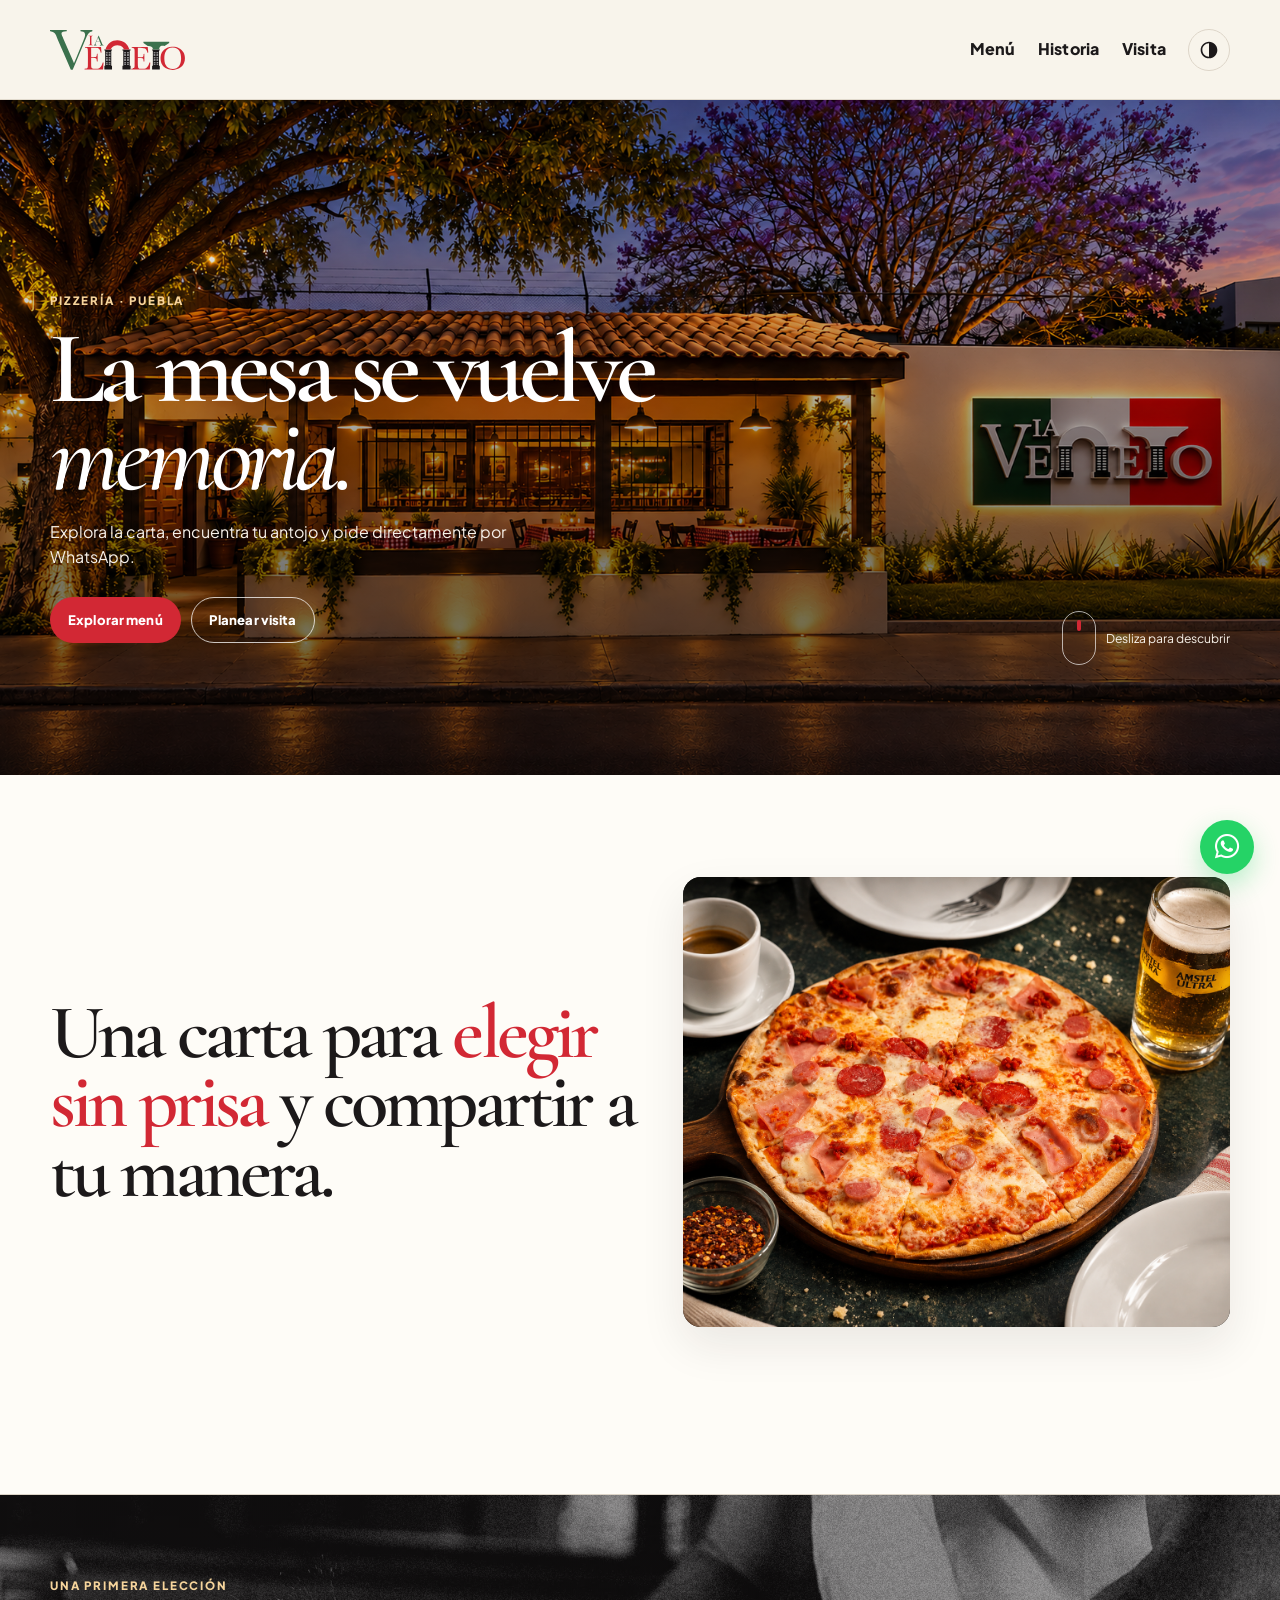
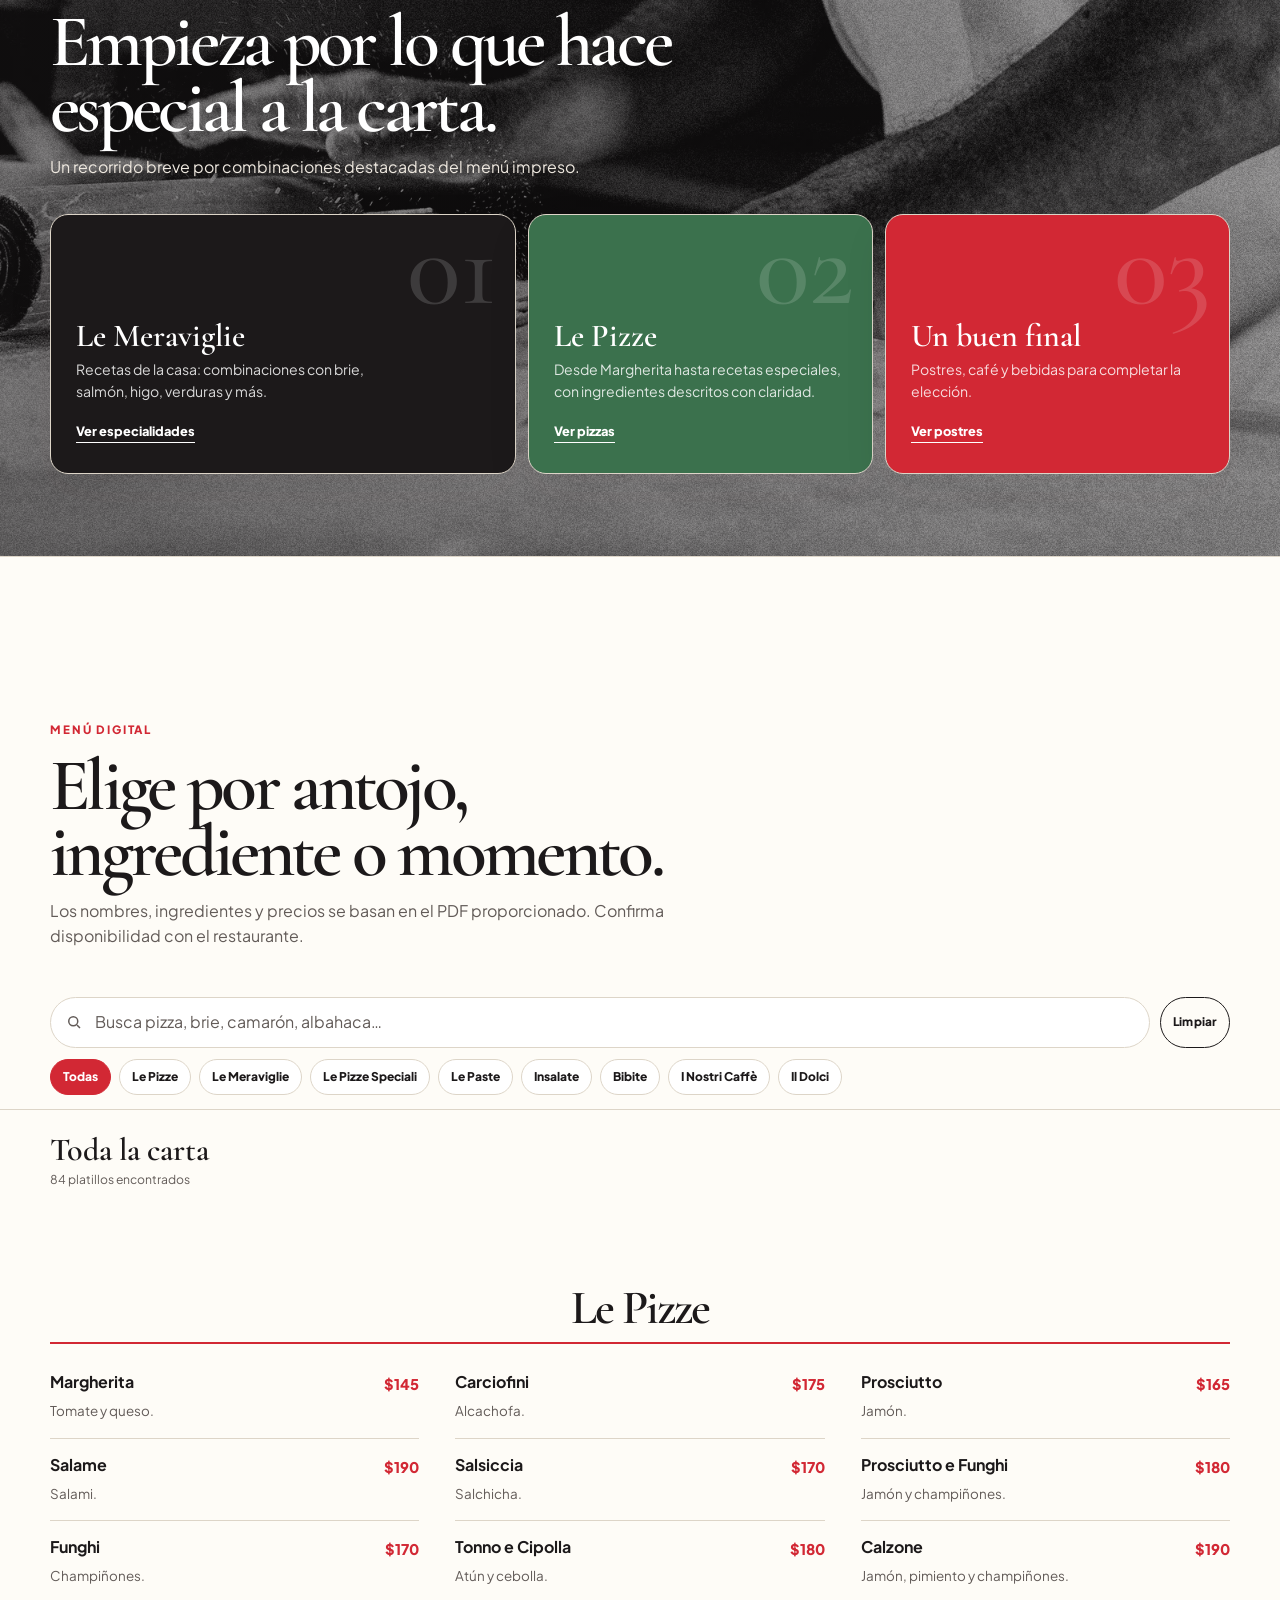
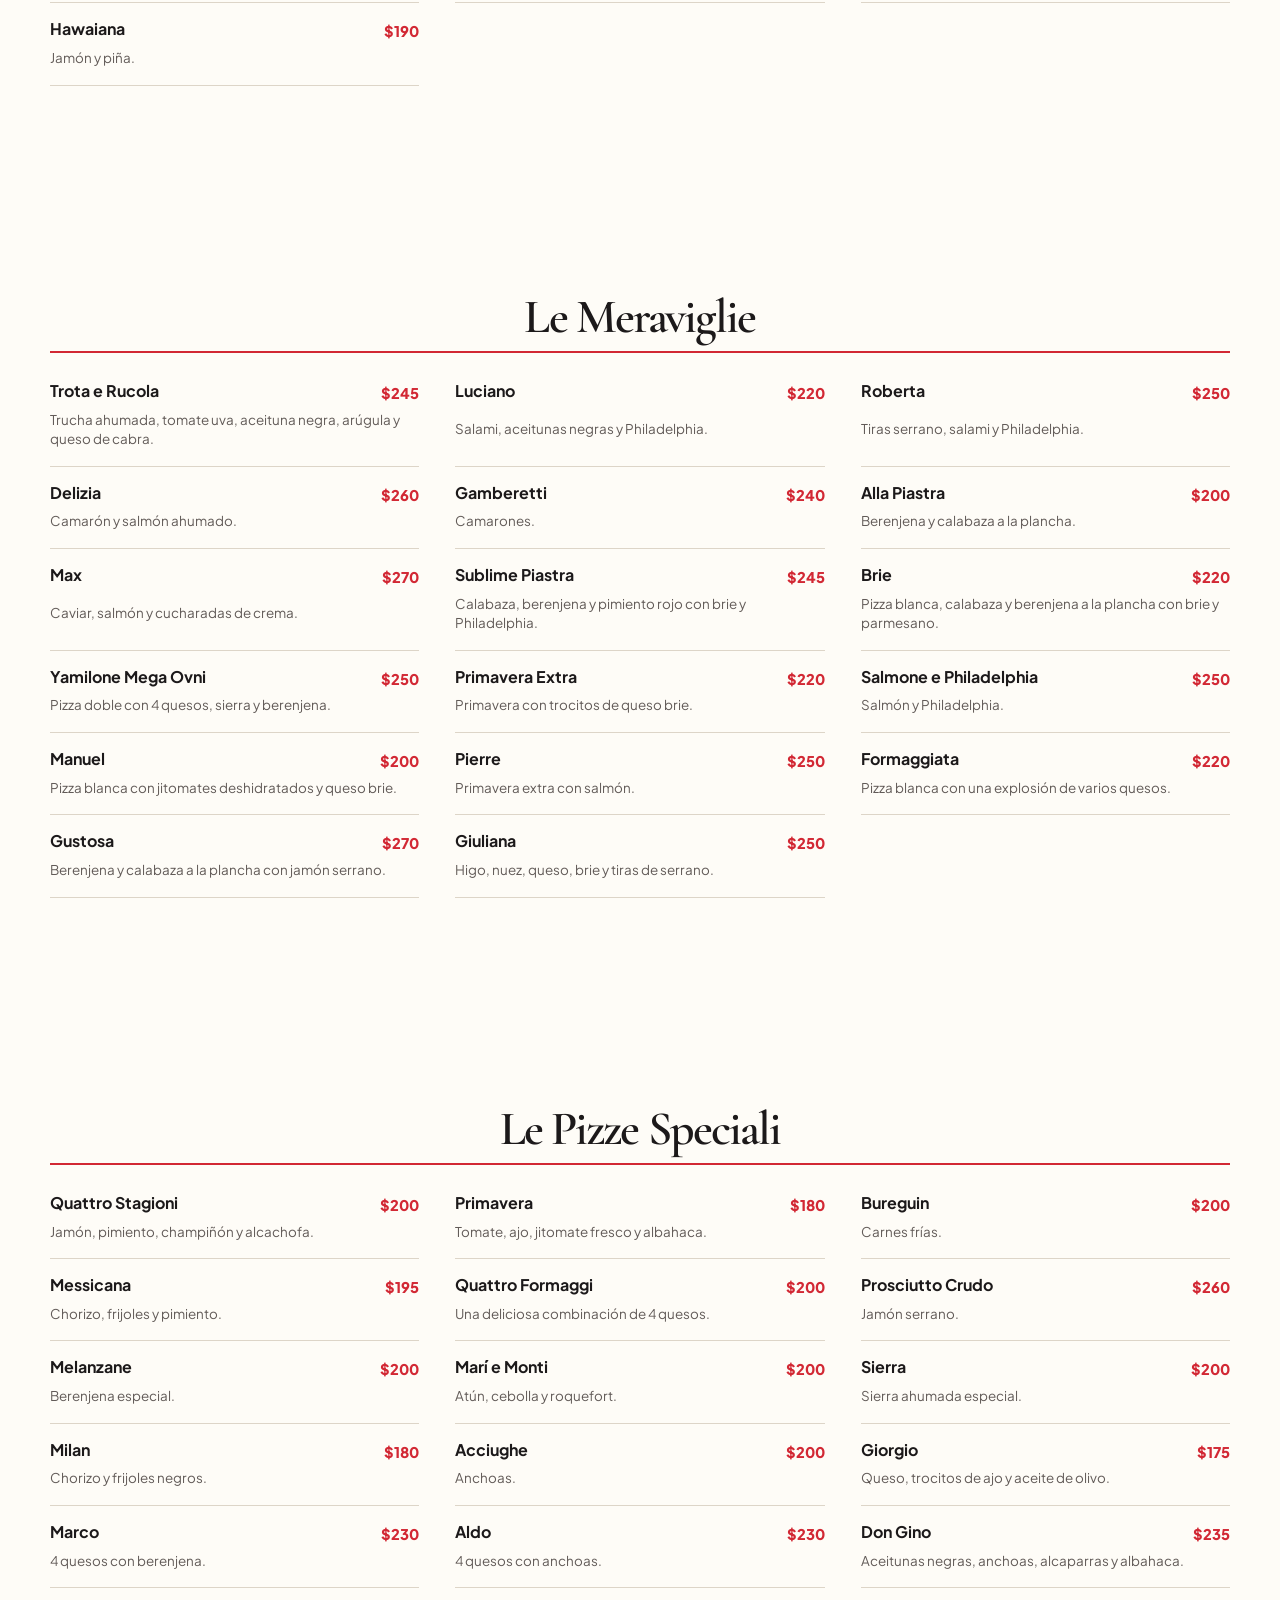
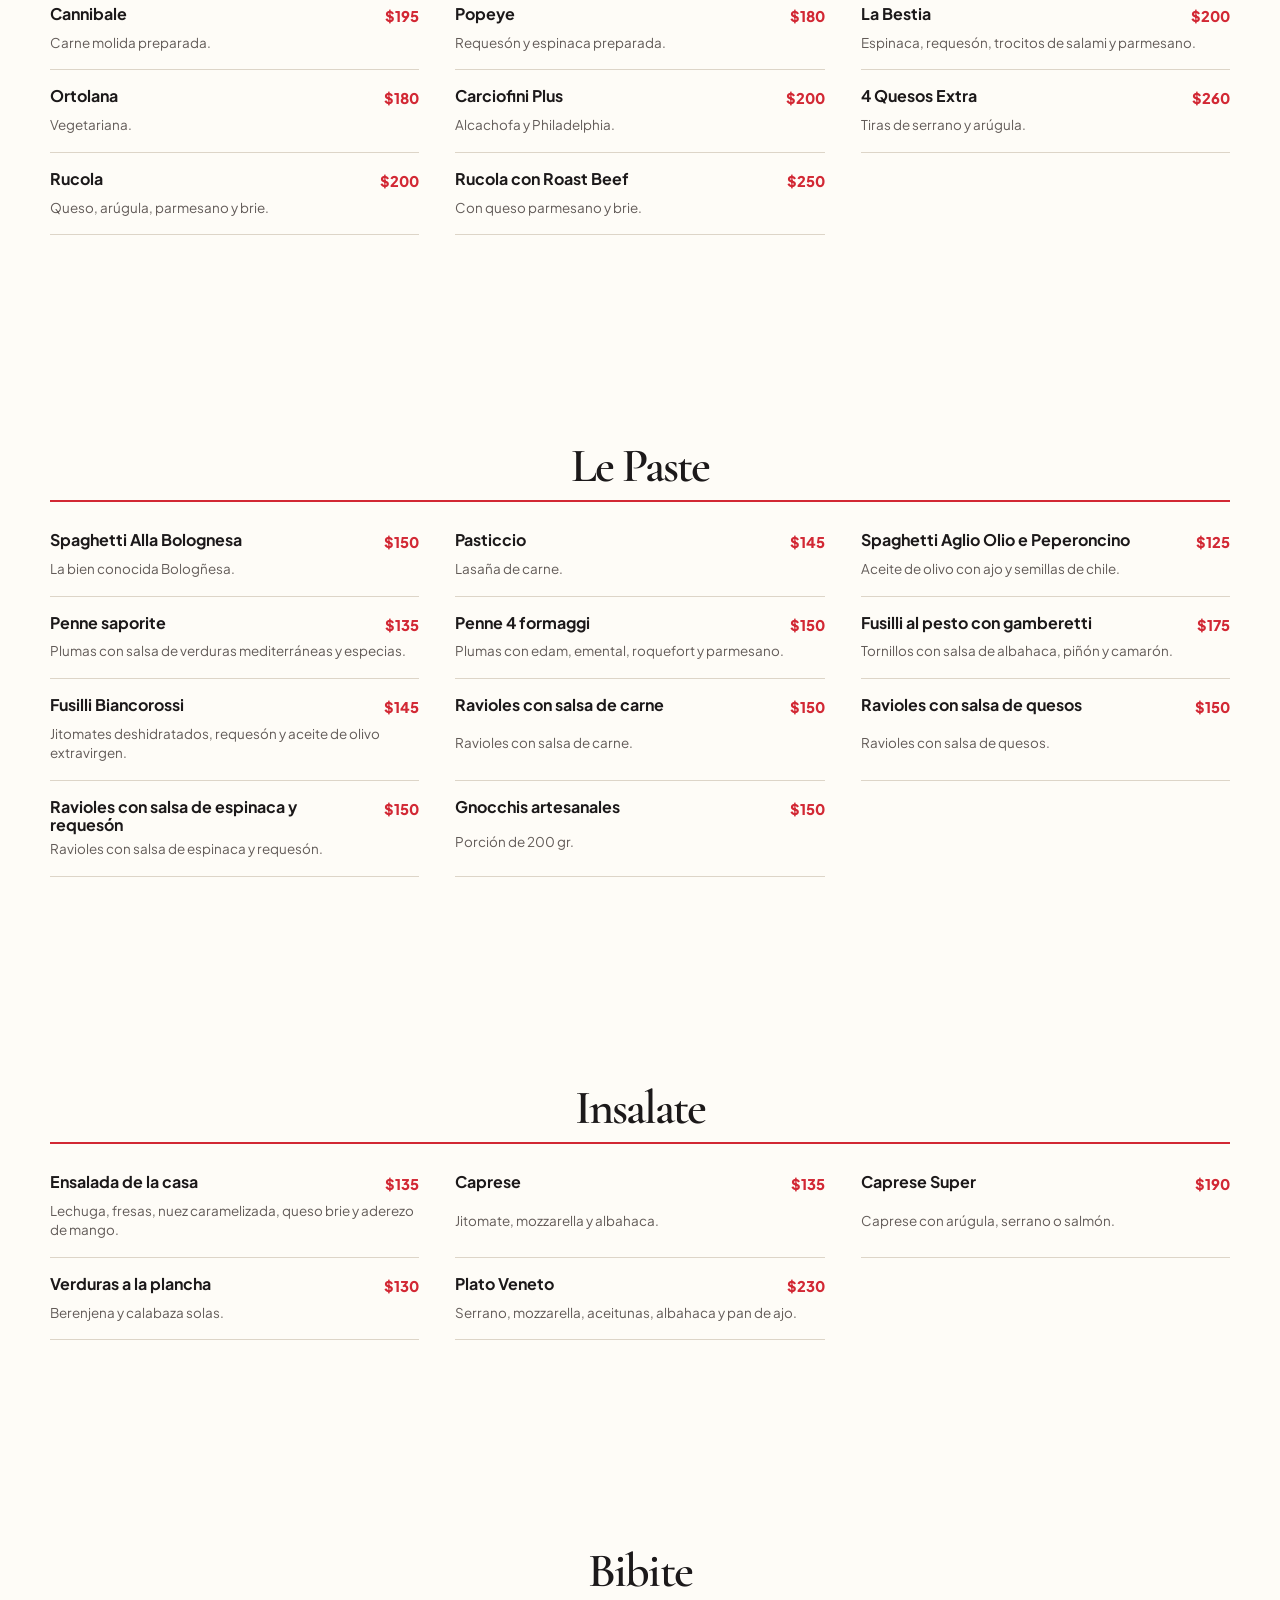
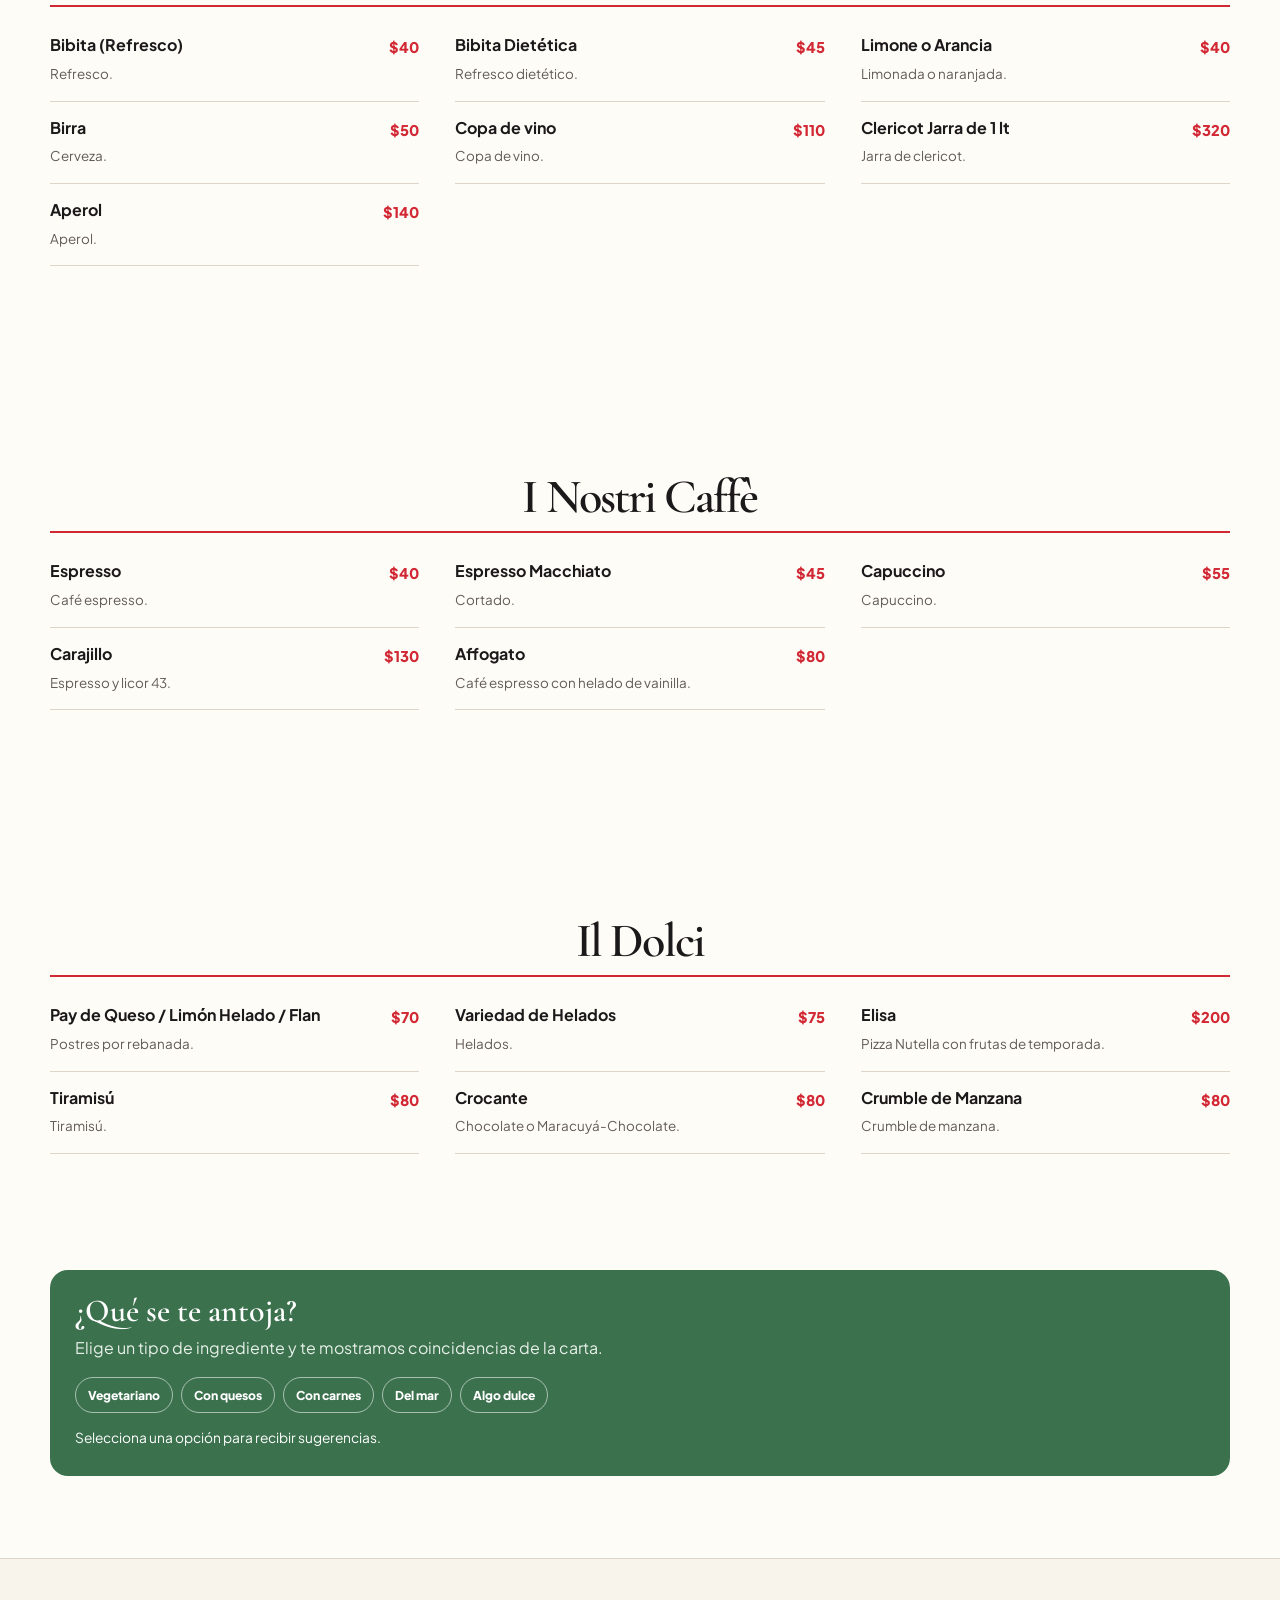
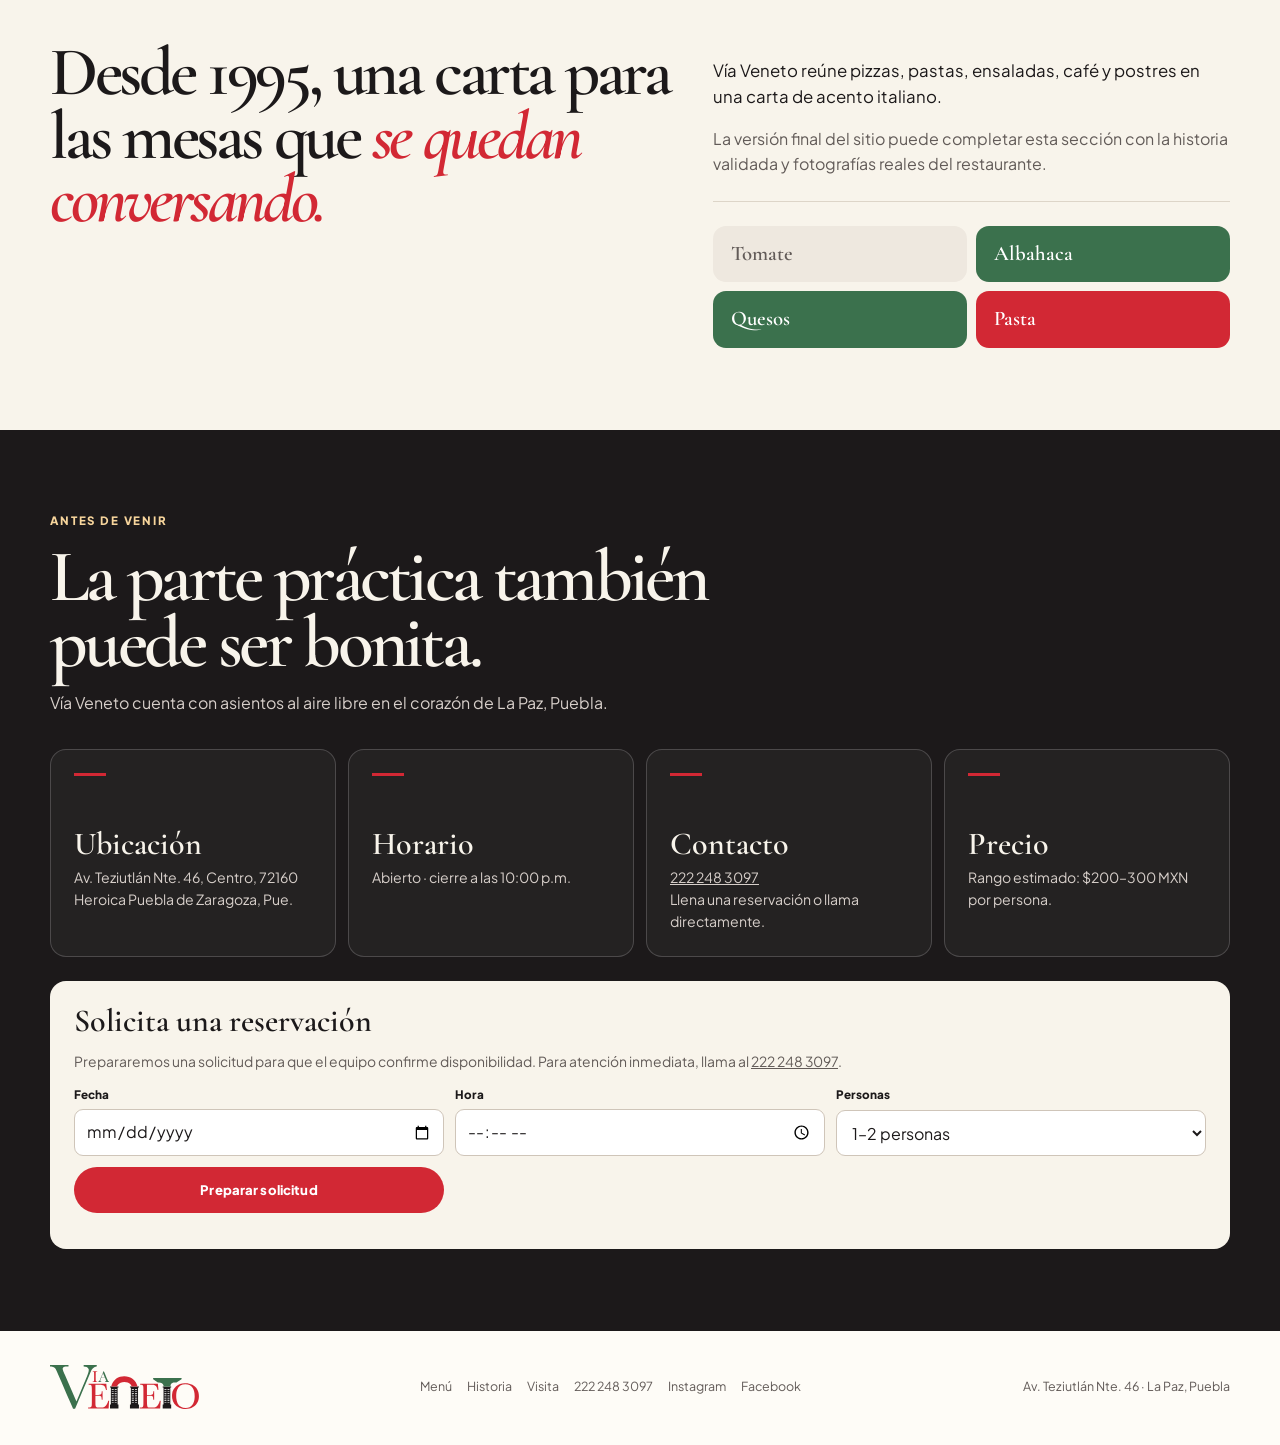
==== index.html @ 6063325d "Build Via Veneto menu website" ====
<!doctype html>
<html lang="es" data-theme="light">
<head>
  <meta charset="utf-8">
  <meta name="viewport" content="width=device-width,initial-scale=1">
  <meta name="theme-color" content="#1C191A">
  <meta name="description" content="Pizzería Vía Veneto en La Paz, Puebla. Explora pizzas, pastas, ensaladas, bebidas y postres en nuestro menú digital.">
  <title>Pizzería Vía Veneto | Menú digital en Puebla</title>
  <link rel="preconnect" href="https://fonts.googleapis.com">
  <link rel="preconnect" href="https://fonts.gstatic.com" crossorigin>
  <link href="https://fonts.googleapis.com/css2?family=Cormorant+Garamond:ital,wght@0,500;0,600;0,700;1,600&family=Plus+Jakarta+Sans:wght@400;500;600;700;800&display=swap" rel="stylesheet">
  <link rel="stylesheet" href="https://cdnjs.cloudflare.com/ajax/libs/font-awesome/6.7.2/css/all.min.css" referrerpolicy="no-referrer">
  <script type="application/ld+json">
  {"@context":"https://schema.org","@type":"Restaurant","name":"Pizzería Vía Veneto","servesCuisine":["Pizza","Italian","Pasta"],"priceRange":"$200–300 MXN","telephone":"+522222483097","address":{"@type":"PostalAddress","streetAddress":"Av. Teziutlán Nte. 46, Centro","addressLocality":"Heroica Puebla de Zaragoza","addressRegion":"PUE","postalCode":"72160","addressCountry":"MX"},"sameAs":["https://www.instagram.com/p/DaPJxG1tDB0/","https://www.facebook.com/viavenetomx/?locale=es_LA"]}
  </script>
  <style>
    :root{--red:#D22834;--charcoal:#1C191A;--green:#3B714D;--ivory:#F8F4EB;--paper:#FEFCF7;--card:#FFFFFF;--ink:#1C191A;--muted:#625B58;--line:#DDD5C8;--soft:#EEE8DF;--overlay:rgba(28,25,26,.76);--shadow:0 18px 45px rgba(28,25,26,.09);--serif:"Cormorant Garamond",Georgia,serif;--sans:"Plus Jakarta Sans",Arial,sans-serif;--header:100px;--ease:cubic-bezier(.16,1,.3,1)}
    [data-theme="dark"]{--ivory:#1C191A;--paper:#242020;--card:#2C2727;--ink:#F8F4EB;--muted:#C9C0B8;--line:#4C4542;--soft:#332D2C;--overlay:rgba(18,15,16,.7);--shadow:0 18px 45px rgba(0,0,0,.24)}
    *{box-sizing:border-box}html{scroll-behavior:smooth;scroll-padding-top:calc(var(--header) + 20px)}body{margin:0;background:var(--ivory);color:var(--ink);font:400 16px/1.55 var(--sans);transition:background .25s var(--ease),color .25s var(--ease)}button,input,select{font:inherit}button{cursor:pointer}a{color:inherit}img,video{display:block;max-width:100%}:focus-visible{outline:3px solid var(--red);outline-offset:3px}.shell{width:min(1180px,calc(100% - 32px));margin-inline:auto}.skip{position:absolute;left:12px;top:-50px;background:var(--red);color:#fff;padding:10px 14px;z-index:1000}.skip:focus{top:12px}
    .header{height:var(--header);position:sticky;top:0;z-index:20;background:color-mix(in srgb,var(--ivory) 93%,transparent);border-bottom:1px solid color-mix(in srgb,var(--line) 85%,transparent);backdrop-filter:blur(14px)}.header-inner{height:100%;display:flex;align-items:center;justify-content:space-between;gap:22px}.logo{display:flex;align-items:center;flex:0 0 auto}.logo img{height:40px;width:auto;max-width:min(56vw,270px)}.desktop-nav{display:none;align-items:center;gap:22px;margin-left:auto}.desktop-nav a{font-size:.8rem;font-weight:800;text-decoration:none;letter-spacing:.015em}.desktop-nav a:hover{color:var(--red)}.header-actions{display:flex;align-items:center;gap:8px}.icon-btn{width:42px;height:42px;display:grid;place-items:center;border:1px solid var(--line);border-radius:50%;background:transparent;color:var(--ink);transition:transform .2s var(--ease),background .2s var(--ease)}.icon-btn:hover{transform:translateY(-2px);background:var(--soft)}.menu-toggle{display:grid}.cart-dot{display:inline-grid;place-items:center;min-width:18px;height:18px;padding:0 5px;border-radius:99px;background:var(--red);color:#fff;font-size:.66rem;font-weight:800}.mobile-menu{display:none;position:absolute;left:0;right:0;top:var(--header);padding:10px 16px 18px;background:var(--paper);border-bottom:1px solid var(--line);box-shadow:var(--shadow)}.mobile-menu.is-open{display:grid;gap:4px}.mobile-menu a{padding:13px 5px;text-decoration:none;font-weight:750;border-bottom:1px solid var(--line)}
    .button{min-height:46px;display:inline-flex;align-items:center;justify-content:center;gap:9px;padding:11px 17px;border:1px solid transparent;border-radius:999px;font-weight:800;font-size:.82rem;letter-spacing:.01em;text-decoration:none;white-space:nowrap;transition:transform .2s var(--ease),background .2s var(--ease),border .2s var(--ease)}.button:active{transform:scale(.98)}.button.primary{background:var(--red);color:#fff}.button.primary:hover{background:#B71928;transform:translateY(-2px)}.button.secondary{border-color:currentColor;color:var(--ink);background:transparent}.button.secondary:hover{background:var(--soft)}.button.green{background:var(--green);color:#fff}.button.small{min-height:38px;padding:8px 12px;font-size:.74rem}
    .hero{position:relative;min-height:calc(100dvh - var(--header));overflow:hidden;display:grid;align-items:end;background:var(--charcoal);color:#fff}.hero-video,.hero-image{position:absolute;z-index:0;inset:0;width:100%;height:100%;object-fit:cover}.hero::before{content:"";position:absolute;z-index:1;inset:0;background:linear-gradient(to top,rgba(0,0,0,.58) 0%,rgba(0,0,0,.53) 30%,rgba(0,0,0,.33) 54%,rgba(0,0,0,.11) 78%,transparent 100%)}.hero-content{position:relative;z-index:2;width:min(1180px,calc(100% - 32px));margin:0 auto;padding:80px 0 50px}.eyebrow{display:block;color:#F7D59C;font-size:.72rem;font-weight:800;letter-spacing:.16em;text-transform:uppercase;margin-bottom:14px}.hero h1{margin:0;max-width:820px;font:600 clamp(3.3rem,8vw,6.8rem)/.86 var(--serif);letter-spacing:-.055em}.hero h1 em{font-weight:500}.hero p{max-width:500px;margin:20px 0 0;color:#F7F1E9;font-size:1rem}.hero-cta{display:flex;gap:10px;flex-wrap:wrap;margin-top:27px}.hero .secondary{color:#fff;border-color:rgba(255,255,255,.75)}.hero-note{position:absolute;right:0;bottom:28px;display:none;align-items:center;gap:10px;color:#F7F1E9;font-size:.76rem}.scroll-cue{width:34px;height:54px;border:1px solid rgba(255,255,255,.65);border-radius:99px;display:grid;place-items:start center;padding-top:8px}.scroll-cue i{width:4px;height:11px;border-radius:9px;background:var(--red);animation:drop 1.8s infinite var(--ease)}@keyframes drop{50%{transform:translateY(20px);opacity:.2}}
    .intro{min-height:420px;padding:102px 0;border-bottom:1px solid var(--line);background:var(--paper)}.intro-grid{display:grid;grid-template-columns:1fr;gap:28px;align-items:center}.intro-statement{font:600 clamp(2.7rem,6vw,5.1rem)/.9 var(--serif);letter-spacing:-.05em}.intro-statement span{color:var(--red)}.intro-image{min-height:270px;margin:0;overflow:hidden;border-radius:18px;background:var(--charcoal);box-shadow:var(--shadow)}.intro-image img{width:100%;height:100%;min-height:270px;object-fit:cover}
    section{padding:82px 0}.heading{max-width:660px;margin-bottom:34px}.heading h2{margin:0;font:600 clamp(2.5rem,6vw,4.6rem)/.9 var(--serif);letter-spacing:-.05em}.heading p{margin:14px 0 0;color:var(--muted);max-width:54ch}.heading .eyebrow{color:var(--red)}
    #favoritos{position:relative;isolation:isolate;width:100%;max-width:none;padding:82px max(16px,calc((100vw - 1180px)/2));background-image:url("assets/eleccion-fondo.webp");background-size:cover;background-position:center;color:#fff}#favoritos::before{content:"";position:absolute;z-index:-1;inset:0;background:linear-gradient(90deg,rgba(28,25,26,.54),rgba(28,25,26,.39))}#favoritos .heading p{color:#EEE8DF}#favoritos .eyebrow{color:#F7D59C}.feature-grid{display:grid;grid-template-columns:1fr;gap:12px}.feature{position:relative;overflow:hidden;min-height:260px;padding:25px;border-radius:18px;background:var(--card);border:1px solid var(--line);box-shadow:var(--shadow);transition:transform .35s var(--ease)}.feature:hover{transform:translateY(-5px)}.feature:first-child{background:var(--charcoal);color:#fff}.feature:nth-child(2){background:var(--green);color:#fff}.feature:nth-child(3){background:var(--red);color:#fff}.feature .number{position:absolute;right:18px;top:8px;font:500 7rem/.8 var(--serif);opacity:.15}.feature h3{position:relative;margin:80px 0 7px;font:600 2rem/1 var(--serif)}.feature p{position:relative;margin:0;color:inherit;opacity:.83;font-size:.88rem;max-width:29ch}.feature a{position:relative;display:inline-flex;margin-top:19px;color:inherit;font-size:.8rem;font-weight:800;text-decoration:none;border-bottom:1px solid currentColor}
    .menu-zone{background:var(--paper);border-block:1px solid var(--line)}.menu-tools{position:sticky;top:var(--header);z-index:8;background:color-mix(in srgb,var(--paper) 95%,transparent);border-bottom:1px solid var(--line);backdrop-filter:blur(14px)}.menu-tools-inner{padding:14px 0 12px}.search-row{display:flex;gap:10px}.search-wrap{position:relative;flex:1}.search-wrap svg{position:absolute;left:15px;top:50%;transform:translateY(-50%);width:18px;height:18px;color:var(--muted)}.search{width:100%;min-height:48px;border:1px solid var(--line);border-radius:999px;background:var(--card);color:var(--ink);padding:12px 16px 12px 44px}.search::placeholder{color:var(--muted)}.pills{display:flex;gap:8px;overflow:auto;margin-top:11px;padding-bottom:2px;scrollbar-width:none}.pills::-webkit-scrollbar{display:none}.pill{flex:0 0 auto;padding:8px 12px;border:1px solid var(--line);border-radius:999px;background:var(--card);color:var(--ink);font-size:.75rem;font-weight:800}.pill[aria-pressed="true"]{border-color:var(--red);background:var(--red);color:#fff}.menu-topline{display:flex;justify-content:space-between;align-items:end;gap:16px;margin:24px 0 14px}.menu-topline h3{margin:0;font:600 2rem/1 var(--serif)}.results{font-size:.76rem;color:var(--muted)}.menu-list{display:grid;grid-template-columns:1fr;gap:10px}.menu-card{display:grid;grid-template-columns:1fr auto;gap:7px 14px;padding:18px;border-radius:14px;background:var(--card);border:1px solid var(--line);transition:transform .25s var(--ease),border .25s var(--ease),box-shadow .25s var(--ease)}.menu-card:hover{border-color:var(--green);box-shadow:var(--shadow);transform:translateY(-2px)}.menu-card h4{margin:0;font:700 1.05rem/1.1 var(--sans)}.menu-card p{grid-column:1/-1;margin:1px 0 3px;color:var(--muted);font-size:.84rem}.price{font-weight:800;color:var(--red);white-space:nowrap}.menu-card-footer{grid-column:1/-1;display:flex;justify-content:space-between;align-items:center;padding-top:10px;border-top:1px solid var(--line)}.menu-card footer{font-size:.7rem;color:var(--green);font-weight:800}.text-btn{border:0;padding:5px 0;background:none;color:var(--ink);font-size:.76rem;font-weight:800;text-decoration:underline;text-underline-offset:4px}.empty{padding:42px 18px;text-align:center;color:var(--muted);border:1px dashed var(--line);border-radius:14px}.recommend{margin-top:34px;padding:25px;border-radius:18px;background:var(--green);color:#fff}.recommend h3{margin:0;font:600 2rem/1 var(--serif)}.recommend p{margin:9px 0 16px;color:#E7F0E9;max-width:44ch}.recommend-controls{display:flex;flex-wrap:wrap;gap:8px}.recommend-controls button{border:1px solid rgba(255,255,255,.55);border-radius:999px;padding:8px 12px;background:transparent;color:#fff;font-size:.76rem;font-weight:800}.recommend-controls button[aria-pressed="true"]{background:#fff;color:var(--green)}.recommend-result{min-height:24px;margin-top:14px;font-size:.86rem}
    .story-layout{display:grid;grid-template-columns:1fr;gap:32px}.story-copy{font:600 clamp(2.2rem,6vw,4.3rem)/.92 var(--serif);letter-spacing:-.05em}.story-copy em{color:var(--red)}.story-body{align-self:end;color:var(--muted);max-width:50ch}.story-body p:first-child{font-size:1.05rem;color:var(--ink)}.story-rule{height:1px;background:var(--line);margin:24px 0}.story-ingredients{display:grid;grid-template-columns:repeat(2,1fr);gap:9px}.ingredient{padding:18px;background:var(--soft);border-radius:13px;font:600 1.3rem/1 var(--serif)}.ingredient:nth-child(2),.ingredient:nth-child(3){background:var(--green);color:#fff}.ingredient:nth-child(4){background:var(--red);color:#fff}
    .visit{background:var(--charcoal);color:#F8F4EB}.visit .heading p{color:#D7CFCA}.visit .eyebrow{color:#F7D59C}.visit-grid{display:grid;grid-template-columns:1fr;gap:12px}.visit-card{min-height:185px;padding:23px;border:1px solid rgba(255,255,255,.18);border-radius:16px;background:rgba(255,255,255,.04)}.visit-card h3{margin:52px 0 7px;font:600 2rem/1 var(--serif)}.visit-card p{margin:0;color:#D7CFCA;font-size:.88rem}.visit-card .line{width:32px;height:3px;background:var(--red)}.reservation{padding:24px;margin-top:12px;border-radius:16px;background:#F8F4EB;color:var(--charcoal)}.reservation h3{margin:0;font:600 2rem/1 var(--serif)}.reservation p{color:#625B58;font-size:.87rem}.reservation-grid{display:grid;grid-template-columns:1fr;gap:11px}.field{display:grid;gap:5px}.field label{font-size:.73rem;font-weight:800}.field input,.field select{min-height:45px;border:1px solid #CFC5B9;border-radius:9px;padding:9px 11px;background:#fff;color:#1C191A}.reservation-status{margin:12px 0 0;color:#3B714D;font-size:.8rem;font-weight:700}
    .footer{padding:34px 0 104px;background:var(--paper);color:var(--muted);font-size:.78rem}.footer-inner{display:flex;flex-direction:column;gap:20px}.footer img{height:44px;width:auto}.footer-links{display:flex;gap:15px;flex-wrap:wrap}.footer-links a{text-decoration:none}.footer-links a:hover{color:var(--red)}
    .mobile-bar{position:fixed;bottom:0;left:0;right:0;z-index:18;display:grid;grid-template-columns:1fr 1fr;gap:8px;padding:10px 16px calc(10px + env(safe-area-inset-bottom));background:color-mix(in srgb,var(--paper) 92%,transparent);border-top:1px solid var(--line);backdrop-filter:blur(14px)}.whatsapp-float{position:fixed;right:18px;bottom:88px;z-index:17;width:54px;height:54px;display:grid;place-items:center;border-radius:50%;background:#25D366;color:#fff;text-decoration:none;font-size:1.75rem;box-shadow:0 10px 26px rgba(37,211,102,.32);transition:transform .2s var(--ease),box-shadow .2s var(--ease)}.whatsapp-float:hover{transform:translateY(-3px) scale(1.04);box-shadow:0 14px 32px rgba(37,211,102,.42)}.whatsapp-float:active{transform:scale(.96)}.drawer,.modal{position:fixed;inset:0;z-index:50;display:none;align-items:end;justify-content:center;padding:16px;background:rgba(28,25,26,.58);backdrop-filter:blur(4px)}.drawer.is-open,.modal.is-open{display:flex}.drawer-panel,.modal-panel{width:min(100%,540px);max-height:86dvh;overflow:auto;padding:23px;border-radius:22px 22px 0 0;background:var(--paper);color:var(--ink);box-shadow:0 -16px 48px rgba(0,0,0,.2)}.modal{align-items:center}.modal-panel{border-radius:18px}.panel-head{display:flex;align-items:start;justify-content:space-between;gap:18px;margin-bottom:18px}.panel-head h2{margin:0;font:600 2.2rem/1 var(--serif)}.close{width:38px;height:38px;display:grid;place-items:center;border:1px solid var(--line);border-radius:50%;background:transparent;color:var(--ink);font-size:1.3rem}.cart-line{display:grid;grid-template-columns:1fr auto;gap:7px;padding:14px 0;border-bottom:1px solid var(--line)}.cart-line strong{font-size:.9rem}.cart-line small{color:var(--muted)}.quantity{display:flex;align-items:center;gap:8px}.quantity button{width:28px;height:28px;border:1px solid var(--line);border-radius:50%;background:var(--card);color:var(--ink)}.cart-total{display:flex;justify-content:space-between;margin:18px 0;font-weight:800;font-size:1.1rem}.notice{margin-top:12px;color:var(--muted);font-size:.76rem}.detail-meta{color:var(--green);font-size:.78rem;font-weight:800}.toast{position:fixed;left:50%;bottom:90px;z-index:70;transform:translate(-50%,20px);padding:10px 14px;border-radius:999px;background:var(--charcoal);color:#fff;font-size:.8rem;font-weight:700;opacity:0;pointer-events:none;transition:.25s var(--ease)}.toast.show{opacity:1;transform:translate(-50%,0)}
    .reveal{opacity:0;transform:translateY(22px);transition:opacity .7s var(--ease),transform .7s var(--ease)}.reveal.is-visible{opacity:1;transform:none}
    .menu-list{grid-template-columns:1fr;gap:46px}.menu-group{min-width:0}.menu-group-head{display:flex;align-items:center;justify-content:center;margin:0 0 12px;padding-bottom:12px;border-bottom:2px solid var(--red);text-align:center}.menu-group-head h3{margin:0;font:600 clamp(2rem,4vw,3rem)/.9 var(--serif);letter-spacing:-.04em}.menu-holder-v2{display:grid;gap:0}.menu-post-v2{display:grid;grid-template-columns:minmax(0,1fr) auto;gap:5px 16px;padding:17px 0;border-bottom:1px solid var(--line)}.menu-title-v2{margin:0;font:700 1rem/1.15 var(--sans)}.menu-text{grid-column:1/-1;color:var(--muted);font-size:.84rem;line-height:1.45}.menu-price-v2{align-self:start;color:var(--red);font-size:.92rem;font-weight:800;white-space:nowrap}.menu-list.single-category{grid-template-columns:1fr}
    @media(min-width:760px){.desktop-nav{display:flex}.menu-toggle{display:none}#favoritos{padding-top:82px;padding-bottom:82px}.feature-grid{grid-template-columns:1.15fr .85fr .85fr}.feature:first-child{grid-row:span 1}.menu-list,.menu-list.single-category{grid-template-columns:1fr}.menu-holder-v2{grid-template-columns:repeat(2,minmax(0,1fr));column-gap:30px}.visit-grid{grid-template-columns:repeat(3,1fr)}.story-layout{grid-template-columns:1.1fr .9fr}.reservation-grid{grid-template-columns:repeat(3,1fr)}.reservation-grid .button{align-self:end}.footer{padding-bottom:36px}.footer-inner{flex-direction:row;align-items:center;justify-content:space-between}.mobile-bar{display:none}.whatsapp-float{right:26px;bottom:26px}.drawer{align-items:center}.drawer-panel{border-radius:20px}.hero-note{display:flex}}
    .desktop-nav a,.mobile-menu a{font-size:16px}
    @media(min-width:1040px){.menu-list,.menu-list.single-category{grid-template-columns:1fr}.menu-holder-v2{grid-template-columns:repeat(3,minmax(0,1fr));column-gap:36px}.visit-grid{grid-template-columns:repeat(4,1fr)}.visit-grid .reservation{grid-column:span 4}.intro{min-height:720px}.intro-grid{grid-template-columns:1.05fr .95fr;align-items:center}.intro-image,.intro-image img{min-height:450px}.header-actions .button{display:inline-flex}}
    @media(min-width:760px){.hero{min-height:75dvh}}
    @media(prefers-reduced-motion:reduce){*,*::before,*::after{animation-duration:.01ms!important;transition-duration:.01ms!important;scroll-behavior:auto!important}.hero-video{display:none}.reveal{opacity:1;transform:none}}
  </style>
</head>
<body>
  <a class="skip" href="#menu">Ir al menú</a>
  <header class="header">
    <div class="shell header-inner">
      <a class="logo" href="#inicio" aria-label="Vía Veneto, inicio"><img src="assets/logo-veneto.svg" alt="Vía Veneto"></a>
      <nav class="desktop-nav" aria-label="Navegación principal"><a href="#menu">Menú</a><a href="#historia">Historia</a><a href="#visita">Visita</a></nav>
      <div class="header-actions"><button class="icon-btn" id="themeToggle" aria-label="Cambiar tema" title="Cambiar tema"><svg xmlns="http://www.w3.org/2000/svg" viewBox="0 0 24 24" fill="currentColor" width="20" height="20" aria-hidden="true"><path d="M12 21.9967C6.47715 21.9967 2 17.5196 2 11.9967C2 6.47386 6.47715 1.9967 12 1.9967C17.5228 1.9967 22 6.47386 22 11.9967C22 17.5196 17.5228 21.9967 12 21.9967ZM12 19.9967V3.9967C7.58172 3.9967 4 7.57843 4 11.9967C4 16.415 7.58172 19.9967 12 19.9967Z"></path></svg></button><button class="icon-btn menu-toggle" id="menuToggle" aria-label="Abrir menú" aria-expanded="false">☰</button></div>
    </div>
    <nav class="mobile-menu" id="mobileMenu" aria-label="Navegación móvil"><a href="#menu">Menú</a><a href="#historia">Historia</a><a href="#visita">Visita</a></nav>
  </header>

  <main>
    <section class="hero" id="inicio" aria-label="Presentación de Vía Veneto">
      <img class="hero-image" src="assets/Restaurante Via Veneto de Noche.png" alt="" aria-hidden="true">
      <div class="hero-content"><span class="eyebrow">Pizzería · Puebla</span><h1>La mesa se vuelve <em>memoria.</em></h1><p>Explora la carta, encuentra tu antojo y pide directamente por WhatsApp.</p><div class="hero-cta"><a class="button primary" href="#menu">Explorar menú</a><a class="button secondary" href="#visita">Planear visita</a></div><div class="hero-note"><span class="scroll-cue" aria-hidden="true"><i></i></span><span>Desliza para descubrir</span></div></div>
    </section>

    <section class="intro"><div class="shell intro-grid"><div class="intro-statement reveal">Una carta para <span>elegir sin prisa</span> y compartir a tu manera.</div><figure class="intro-image reveal"><img src="assets/Pizza artesanal con cerveza y café.png" alt="Pizza artesanal acompañada de cerveza y café"></figure></div></section>

    <section class="shell" id="favoritos"><div class="heading reveal"><span class="eyebrow">Una primera elección</span><h2>Empieza por lo que hace especial a la carta.</h2><p>Un recorrido breve por combinaciones destacadas del menú impreso.</p></div><div class="feature-grid reveal"><article class="feature"><span class="number">01</span><h3>Le Meraviglie</h3><p>Recetas de la casa: combinaciones con brie, salmón, higo, verduras y más.</p><a href="#menu" data-category="Le Meraviglie">Ver especialidades</a></article><article class="feature"><span class="number">02</span><h3>Le Pizze</h3><p>Desde Margherita hasta recetas especiales, con ingredientes descritos con claridad.</p><a href="#menu" data-category="Le Pizze">Ver pizzas</a></article><article class="feature"><span class="number">03</span><h3>Un buen final</h3><p>Postres, café y bebidas para completar la elección.</p><a href="#menu" data-category="Il Dolci">Ver postres</a></article></div></section>

    <section class="menu-zone" id="menu"><div class="shell" style="padding-top:82px"><div class="heading reveal"><span class="eyebrow">Menú digital</span><h2>Elige por antojo, ingrediente o momento.</h2><p>Los nombres, ingredientes y precios se basan en el PDF proporcionado. Confirma disponibilidad con el restaurante.</p></div></div>
      <div class="menu-tools"><div class="shell menu-tools-inner"><div class="search-row"><div class="search-wrap"><svg viewBox="0 0 24 24" fill="none" stroke="currentColor" stroke-width="2"><circle cx="11" cy="11" r="6"></circle><path d="m20 20-4-4"></path></svg><input class="search" id="search" type="search" placeholder="Busca pizza, brie, camarón, albahaca…" autocomplete="off"></div><button class="button secondary small" id="clearSearch">Limpiar</button></div><div class="pills" id="categoryPills" aria-label="Filtrar categorías"></div></div></div>
      <div class="shell"><div class="menu-topline"><div><h3 id="menuTitle">Toda la carta</h3><span class="results" id="resultCount" aria-live="polite"></span></div></div><div class="menu-list" id="menuList"></div><div class="recommend reveal"><h3>¿Qué se te antoja?</h3><p>Elige un tipo de ingrediente y te mostramos coincidencias de la carta.</p><div class="recommend-controls" id="tasteControls"></div><div class="recommend-result" id="tasteResult" aria-live="polite">Selecciona una opción para recibir sugerencias.</div></div></div>
    </section>

    <section class="shell" id="historia"><div class="story-layout"><div class="story-copy reveal">Desde 1995, una carta para las mesas que <em>se quedan conversando.</em></div><div class="story-body reveal"><p>Vía Veneto reúne pizzas, pastas, ensaladas, café y postres en una carta de acento italiano.</p><p>La versión final del sitio puede completar esta sección con la historia validada y fotografías reales del restaurante.</p><div class="story-rule"></div><div class="story-ingredients"><div class="ingredient">Tomate</div><div class="ingredient">Albahaca</div><div class="ingredient">Quesos</div><div class="ingredient">Pasta</div></div></div></div></section>

    <section class="visit" id="visita"><div class="shell"><div class="heading reveal"><span class="eyebrow">Antes de venir</span><h2>La parte práctica también puede ser bonita.</h2><p>Vía Veneto cuenta con asientos al aire libre en el corazón de La Paz, Puebla.</p></div><div class="visit-grid reveal"><article class="visit-card"><div class="line"></div><h3>Ubicación</h3><p>Av. Teziutlán Nte. 46, Centro, 72160 Heroica Puebla de Zaragoza, Pue.</p></article><article class="visit-card"><div class="line"></div><h3>Horario</h3><p>Abierto · cierre a las 10:00 p.m.</p></article><article class="visit-card"><div class="line"></div><h3>Contacto</h3><p><a href="tel:+522222483097">222 248 3097</a><br>Llena una reservación o llama directamente.</p></article><article class="visit-card"><div class="line"></div><h3>Precio</h3><p>Rango estimado: $200–300 MXN por persona.</p></article><form class="reservation" id="reservationForm"><h3>Solicita una reservación</h3><p>Prepararemos una solicitud para que el equipo confirme disponibilidad. Para atención inmediata, llama al <a href="tel:+522222483097">222 248 3097</a>.</p><div class="reservation-grid"><div class="field"><label for="date">Fecha</label><input id="date" type="date" required></div><div class="field"><label for="time">Hora</label><input id="time" type="time" required></div><div class="field"><label for="guests">Personas</label><select id="guests"><option>1–2 personas</option><option>3–4 personas</option><option>5–8 personas</option><option>9 o más personas</option></select></div><button class="button primary" type="submit">Preparar solicitud</button></div><p class="reservation-status" id="reservationStatus" aria-live="polite"></p></form></div></div></section>
  </main>

  <footer class="footer"><div class="shell footer-inner"><img src="assets/logo-veneto.svg" alt="Vía Veneto"><div class="footer-links"><a href="#menu">Menú</a><a href="#historia">Historia</a><a href="#visita">Visita</a><a href="tel:+522222483097">222 248 3097</a><a href="https://www.instagram.com/p/DaPJxG1tDB0/" target="_blank" rel="noopener noreferrer">Instagram</a><a href="https://www.facebook.com/viavenetomx/?locale=es_LA" target="_blank" rel="noopener noreferrer">Facebook</a></div><span>Av. Teziutlán Nte. 46 · La Paz, Puebla</span></div></footer>
  <a class="whatsapp-float" href="https://api.whatsapp.com/send/?phone=%2B522213685627&text&type=phone_number&app_absent=0" target="_blank" rel="noopener noreferrer" aria-label="Pedir por WhatsApp" title="Pedir por WhatsApp"><i class="fa-brands fa-whatsapp" aria-hidden="true"></i></a>
  <div class="toast" id="toast" role="status" aria-live="polite"></div>

  <script>
    const menu=[
      ['margherita','Margherita',145,'Le Pizze','Tomate y queso.',['vegetariano','quesos']],['carciofini','Carciofini',175,'Le Pizze','Alcachofa.',['vegetariano']],['prosciutto','Prosciutto',165,'Le Pizze','Jamón.',['carnes']],['salame','Salame',190,'Le Pizze','Salami.',['carnes']],['salsiccia','Salsiccia',170,'Le Pizze','Salchicha.',['carnes']],['prosciutto-funghi','Prosciutto e Funghi',180,'Le Pizze','Jamón y champiñones.',['carnes']],['funghi','Funghi',170,'Le Pizze','Champiñones.',['vegetariano']],['tonno-cipolla','Tonno e Cipolla',180,'Le Pizze','Atún y cebolla.',['mariscos']],['calzone','Calzone',190,'Le Pizze','Jamón, pimiento y champiñones.',['carnes']],['hawaiana','Hawaiana',190,'Le Pizze','Jamón y piña.',['carnes']],
      ['trota-rucola','Trota e Rucola',245,'Le Meraviglie','Trucha ahumada, tomate uva, aceituna negra, arúgula y queso de cabra.',['mariscos','quesos']],['luciano','Luciano',220,'Le Meraviglie','Salami, aceitunas negras y Philadelphia.',['carnes','quesos']],['roberta','Roberta',250,'Le Meraviglie','Tiras serrano, salami y Philadelphia.',['carnes','quesos']],['delizia','Delizia',260,'Le Meraviglie','Camarón y salmón ahumado.',['mariscos']],['gamberetti','Gamberetti',240,'Le Meraviglie','Camarones.',['mariscos']],['alla-piastra','Alla Piastra',200,'Le Meraviglie','Berenjena y calabaza a la plancha.',['vegetariano']],['max','Max',270,'Le Meraviglie','Caviar, salmón y cucharadas de crema.',['mariscos']],['sublime-piastra','Sublime Piastra',245,'Le Meraviglie','Calabaza, berenjena y pimiento rojo con brie y Philadelphia.',['vegetariano','quesos']],['brie','Brie',220,'Le Meraviglie','Pizza blanca, calabaza y berenjena a la plancha con brie y parmesano.',['vegetariano','quesos']],['yamilone','Yamilone Mega Ovni',250,'Le Meraviglie','Pizza doble con 4 quesos, sierra y berenjena.',['mariscos','quesos']],['primavera-extra','Primavera Extra',220,'Le Meraviglie','Primavera con trocitos de queso brie.',['vegetariano','quesos']],['salmone-philadelphia','Salmone e Philadelphia',250,'Le Meraviglie','Salmón y Philadelphia.',['mariscos','quesos']],['manuel','Manuel',200,'Le Meraviglie','Pizza blanca con jitomates deshidratados y queso brie.',['vegetariano','quesos']],['pierre','Pierre',250,'Le Meraviglie','Primavera extra con salmón.',['mariscos']],['formaggiata','Formaggiata',220,'Le Meraviglie','Pizza blanca con una explosión de varios quesos.',['vegetariano','quesos']],['gustosa','Gustosa',270,'Le Meraviglie','Berenjena y calabaza a la plancha con jamón serrano.',['carnes','vegetariano']],['giuliana','Giuliana',250,'Le Meraviglie','Higo, nuez, queso, brie y tiras de serrano.',['carnes','quesos']],
      ['quattro-stagioni','Quattro Stagioni',200,'Le Pizze Speciali','Jamón, pimiento, champiñón y alcachofa.',['carnes']],['primavera','Primavera',180,'Le Pizze Speciali','Tomate, ajo, jitomate fresco y albahaca.',['vegetariano']],['bureguin','Bureguin',200,'Le Pizze Speciali','Carnes frías.',['carnes']],['messicana','Messicana',195,'Le Pizze Speciali','Chorizo, frijoles y pimiento.',['carnes']],['quattro-formaggi','Quattro Formaggi',200,'Le Pizze Speciali','Una deliciosa combinación de 4 quesos.',['vegetariano','quesos']],['prosciutto-crudo','Prosciutto Crudo',260,'Le Pizze Speciali','Jamón serrano.',['carnes']],['melanzane','Melanzane',200,'Le Pizze Speciali','Berenjena especial.',['vegetariano']],['mari-monti','Marí e Monti',200,'Le Pizze Speciali','Atún, cebolla y roquefort.',['mariscos','quesos']],['sierra','Sierra',200,'Le Pizze Speciali','Sierra ahumada especial.',['mariscos']],['milan','Milan',180,'Le Pizze Speciali','Chorizo y frijoles negros.',['carnes']],['acciughe','Acciughe',200,'Le Pizze Speciali','Anchoas.',['mariscos']],['giorgio','Giorgio',175,'Le Pizze Speciali','Queso, trocitos de ajo y aceite de olivo.',['vegetariano','quesos']],['marco','Marco',230,'Le Pizze Speciali','4 quesos con berenjena.',['vegetariano','quesos']],['aldo','Aldo',230,'Le Pizze Speciali','4 quesos con anchoas.',['mariscos','quesos']],['don-gino','Don Gino',235,'Le Pizze Speciali','Aceitunas negras, anchoas, alcaparras y albahaca.',['mariscos']],['cannibale','Cannibale',195,'Le Pizze Speciali','Carne molida preparada.',['carnes']],['popeye','Popeye',180,'Le Pizze Speciali','Requesón y espinaca preparada.',['vegetariano','quesos']],['bestia','La Bestia',200,'Le Pizze Speciali','Espinaca, requesón, trocitos de salami y parmesano.',['carnes','quesos']],['ortolana','Ortolana',180,'Le Pizze Speciali','Vegetariana.',['vegetariano']],['carciofini-plus','Carciofini Plus',200,'Le Pizze Speciali','Alcachofa y Philadelphia.',['vegetariano','quesos']],['cuatro-quesos-extra','4 Quesos Extra',260,'Le Pizze Speciali','Tiras de serrano y arúgula.',['carnes','quesos']],['rucola','Rucola',200,'Le Pizze Speciali','Queso, arúgula, parmesano y brie.',['vegetariano','quesos']],['rucola-roast-beef','Rucola con Roast Beef',250,'Le Pizze Speciali','Con queso parmesano y brie.',['carnes','quesos']],
      ['bolognesa','Spaghetti Alla Bolognesa',150,'Le Paste','La bien conocida Bologñesa.',['carnes']],['pasticcio','Pasticcio',145,'Le Paste','Lasaña de carne.',['carnes']],['aglio-olio','Spaghetti Aglio Olio e Peperoncino',125,'Le Paste','Aceite de olivo con ajo y semillas de chile.',['vegetariano']],['penne-saporite','Penne saporite',135,'Le Paste','Plumas con salsa de verduras mediterráneas y especias.',['vegetariano']],['penne-formaggi','Penne 4 formaggi',150,'Le Paste','Plumas con edam, emental, roquefort y parmesano.',['vegetariano','quesos']],['fusilli-pesto','Fusilli al pesto con gamberetti',175,'Le Paste','Tornillos con salsa de albahaca, piñón y camarón.',['mariscos']],['fusilli-biancorossi','Fusilli Biancorossi',145,'Le Paste','Jitomates deshidratados, requesón y aceite de olivo extravirgen.',['vegetariano','quesos']],['ravioles-carne','Ravioles con salsa de carne',150,'Le Paste','Ravioles con salsa de carne.',['carnes']],['ravioles-quesos','Ravioles con salsa de quesos',150,'Le Paste','Ravioles con salsa de quesos.',['vegetariano','quesos']],['ravioles-espinaca','Ravioles con salsa de espinaca y requesón',150,'Le Paste','Ravioles con salsa de espinaca y requesón.',['vegetariano','quesos']],['gnocchis','Gnocchis artesanales',150,'Le Paste','Porción de 200 gr.',['vegetariano']],
      ['ensalada-casa','Ensalada de la casa',135,'Insalate','Lechuga, fresas, nuez caramelizada, queso brie y aderezo de mango.',['vegetariano','quesos']],['caprese','Caprese',135,'Insalate','Jitomate, mozzarella y albahaca.',['vegetariano','quesos']],['caprese-super','Caprese Super',190,'Insalate','Caprese con arúgula, serrano o salmón.',['carnes','mariscos','quesos']],['verduras','Verduras a la plancha',130,'Insalate','Berenjena y calabaza solas.',['vegetariano']],['plato-veneto','Plato Veneto',230,'Insalate','Serrano, mozzarella, aceitunas, albahaca y pan de ajo.',['carnes','quesos']],
      ['refresco','Bibita (Refresco)',40,'Bibite','Refresco.',['bebidas']],['refresco-diet','Bibita Dietética',45,'Bibite','Refresco dietético.',['bebidas']],['limonada','Limone o Arancia',40,'Bibite','Limonada o naranjada.',['bebidas']],['birra','Birra',50,'Bibite','Cerveza.',['bebidas']],['vino','Copa de vino',110,'Bibite','Copa de vino.',['bebidas']],['clericot','Clericot Jarra de 1 lt',320,'Bibite','Jarra de clericot.',['bebidas']],['aperol','Aperol',140,'Bibite','Aperol.',['bebidas']],
      ['espresso','Espresso',40,'I Nostri Caffè','Café espresso.',['bebidas']],['macchiato','Espresso Macchiato',45,'I Nostri Caffè','Cortado.',['bebidas']],['cappuccino','Capuccino',55,'I Nostri Caffè','Capuccino.',['bebidas']],['carajillo','Carajillo',130,'I Nostri Caffè','Espresso y licor 43.',['bebidas']],['affogato','Affogato',80,'I Nostri Caffè','Café espresso con helado de vainilla.',['dulce','bebidas']],
      ['pay','Pay de Queso / Limón Helado / Flan',70,'Il Dolci','Postres por rebanada.',['dulce']],['helados','Variedad de Helados',75,'Il Dolci','Helados.',['dulce']],['elisa','Elisa',200,'Il Dolci','Pizza Nutella con frutas de temporada.',['dulce']],['tiramisu','Tiramisú',80,'Il Dolci','Tiramisú.',['dulce']],['crocante','Crocante',80,'Il Dolci','Chocolate o Maracuyá-Chocolate.',['dulce']],['crumble','Crumble de Manzana',80,'Il Dolci','Crumble de manzana.',['dulce']]
    ].map(([id,name,price,category,description,tags])=>({id,name,price,category,description,tags}));
    const categories=['Todas',...new Set(menu.map(x=>x.category))], tasteTags=[['vegetariano','Vegetariano'],['quesos','Con quesos'],['carnes','Con carnes'],['mariscos','Del mar'],['dulce','Algo dulce']];let category='Todas',query='';
    const $=s=>document.querySelector(s), money=n=>new Intl.NumberFormat('es-MX',{style:'currency',currency:'MXN',maximumFractionDigits:0}).format(n);
    function renderPills(){ $('#categoryPills').innerHTML=categories.map(c=>`<button class="pill" aria-pressed="${c===category}" data-category="${c}">${c}</button>`).join('');document.querySelectorAll('[data-category]').forEach(b=>b.addEventListener('click',()=>{category=b.dataset.category;renderMenu();document.querySelector('#menu').scrollIntoView({behavior:'smooth'})}))}
    function matches(item){const text=`${item.name} ${item.description} ${item.category} ${item.tags.join(' ')}`.toLocaleLowerCase('es');return (category==='Todas'||item.category===category)&&text.includes(query.toLocaleLowerCase('es'))}
    function renderMenu(){const items=menu.filter(matches),card=item=>`<article class="menu-post-v2"><h4 class="menu-title-v2">${item.name}</h4><strong class="menu-price-v2">${money(item.price)}</strong><div class="menu-text">${item.description}</div></article>`,list=$('#menuList');$('#menuTitle').textContent=category==='Todas'?'Toda la carta':category;$('#resultCount').textContent=`${items.length} ${items.length===1?'platillo':'platillos'} encontrados`;list.classList.toggle('single-category',category!=='Todas');const content=category==='Todas'?categories.slice(1).map(group=>{const groupItems=items.filter(item=>item.category===group);return groupItems.length?`<section class="menu-group categ-box"><header class="menu-group-head"><h3>${group}</h3></header><div class="menu-holder menu-holder-v2">${groupItems.map(card).join('')}</div></section>`:''}).join(''):`<section class="menu-group categ-box"><div class="menu-holder menu-holder-v2">${items.map(card).join('')}</div></section>`;list.innerHTML=items.length?content:'<div class="empty">No encontramos coincidencias. Prueba otro ingrediente o limpia los filtros.</div>';renderPills()}
    function open(id){$('#'+id).classList.add('is-open');document.body.style.overflow='hidden'}function close(id){$('#'+id).classList.remove('is-open');document.body.style.overflow=''}
    $('#search').addEventListener('input',e=>{query=e.target.value;renderMenu()});$('#clearSearch').addEventListener('click',()=>{query='';$('#search').value='';category='Todas';renderMenu()});document.querySelectorAll('[data-close]').forEach(b=>b.addEventListener('click',()=>close(b.dataset.close)));document.querySelectorAll('.drawer,.modal').forEach(m=>m.addEventListener('click',e=>{if(e.target===m)close(m.id)}));
    $('#reservationForm').addEventListener('submit',e=>{e.preventDefault();$('#reservationStatus').textContent='Solicitud preparada. Llama al 222 248 3097 para confirmar disponibilidad.';toast('Solicitud preparada')});
    $('#menuToggle').addEventListener('click',()=>{const m=$('#mobileMenu'),is=m.classList.toggle('is-open');$('#menuToggle').setAttribute('aria-expanded',is)});document.querySelectorAll('#mobileMenu a').forEach(a=>a.addEventListener('click',()=>$('#mobileMenu').classList.remove('is-open')));$('#themeToggle').addEventListener('click',()=>{const d=document.documentElement;d.dataset.theme=d.dataset.theme==='dark'?'light':'dark';localStorage.setItem('vv-theme',d.dataset.theme)});if(localStorage.getItem('vv-theme'))document.documentElement.dataset.theme=localStorage.getItem('vv-theme');
    tasteTags.forEach(([tag,label])=>{const b=document.createElement('button');b.textContent=label;b.setAttribute('aria-pressed','false');b.addEventListener('click',()=>{document.querySelectorAll('#tasteControls button').forEach(x=>x.setAttribute('aria-pressed','false'));b.setAttribute('aria-pressed','true');const result=menu.filter(x=>x.tags.includes(tag)).slice(0,6);$('#tasteResult').innerHTML=result.length?`Sugerencias: ${result.map(x=>`<a href="#menu" data-taste-item="${x.id}" style="color:#fff;font-weight:800">${x.name}</a>`).join(' · ')}`:'No hay coincidencias.';document.querySelectorAll('[data-taste-item]').forEach(a=>a.addEventListener('click',()=>{query=menu.find(x=>x.id===a.dataset.tasteItem).name;$('#search').value=query;category='Todas';renderMenu()}))});$('#tasteControls').append(b)});
    document.querySelectorAll('[data-category]').forEach(a=>a.addEventListener('click',()=>{category=a.dataset.category;renderMenu()}));const observer=new IntersectionObserver(entries=>entries.forEach(e=>{if(e.isIntersecting){e.target.classList.add('is-visible');observer.unobserve(e.target)}}),{threshold:.14});document.querySelectorAll('.reveal').forEach(x=>observer.observe(x));let timer;function toast(t){const el=$('#toast');el.textContent=t;el.classList.add('show');clearTimeout(timer);timer=setTimeout(()=>el.classList.remove('show'),2600)}
    renderMenu();
  </script>
</body>
</html>
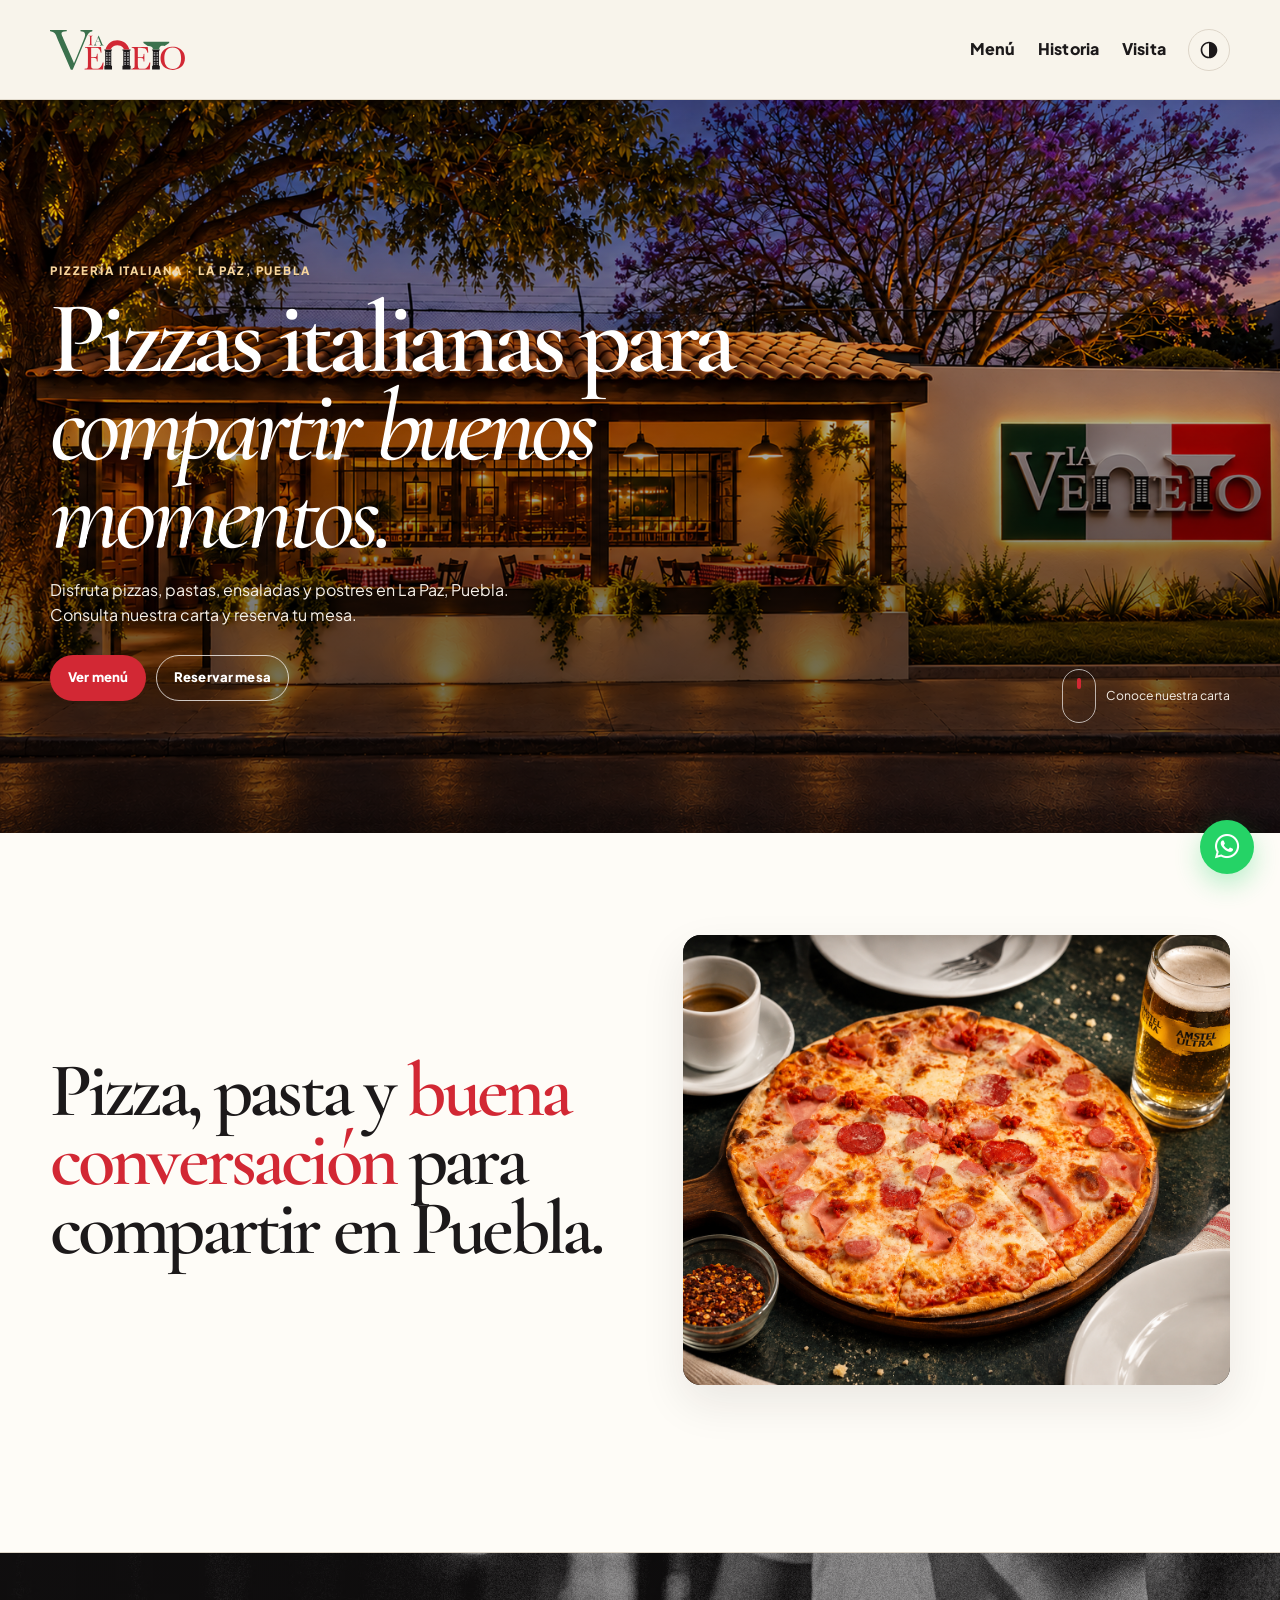
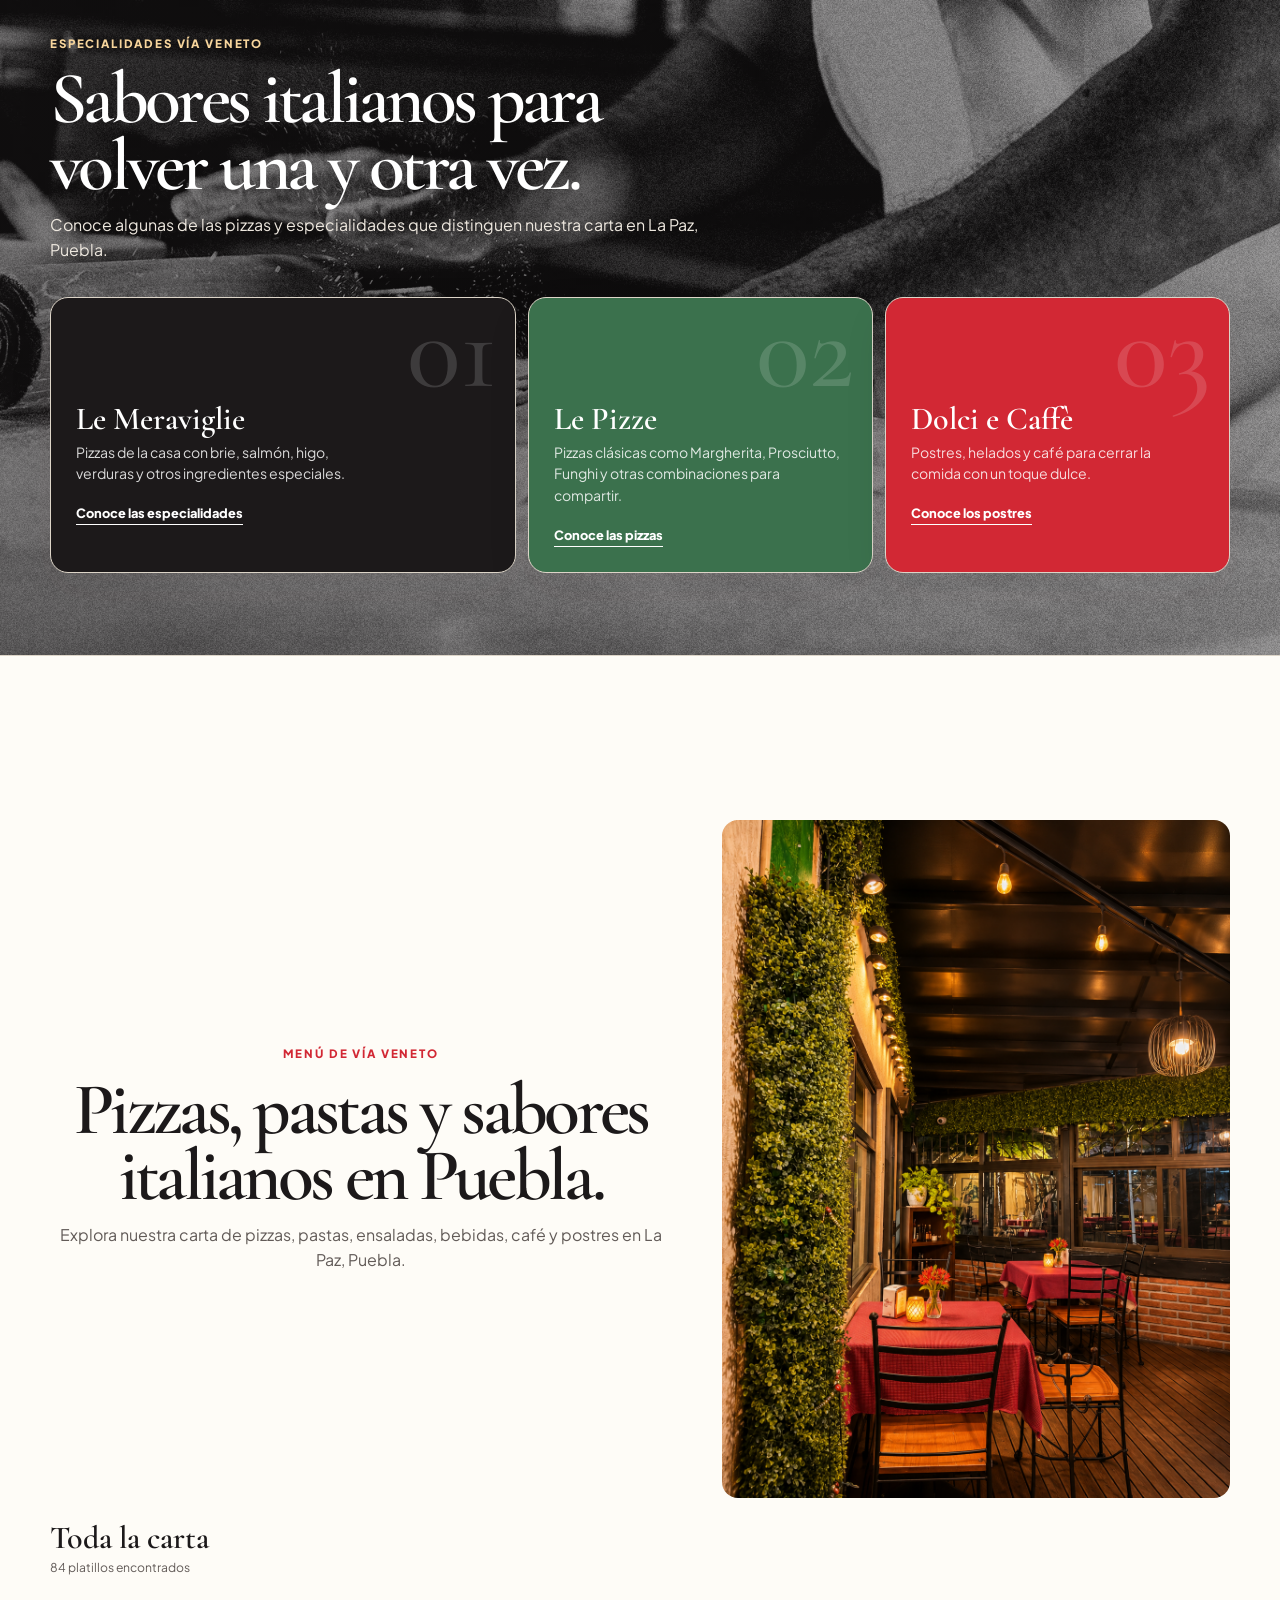
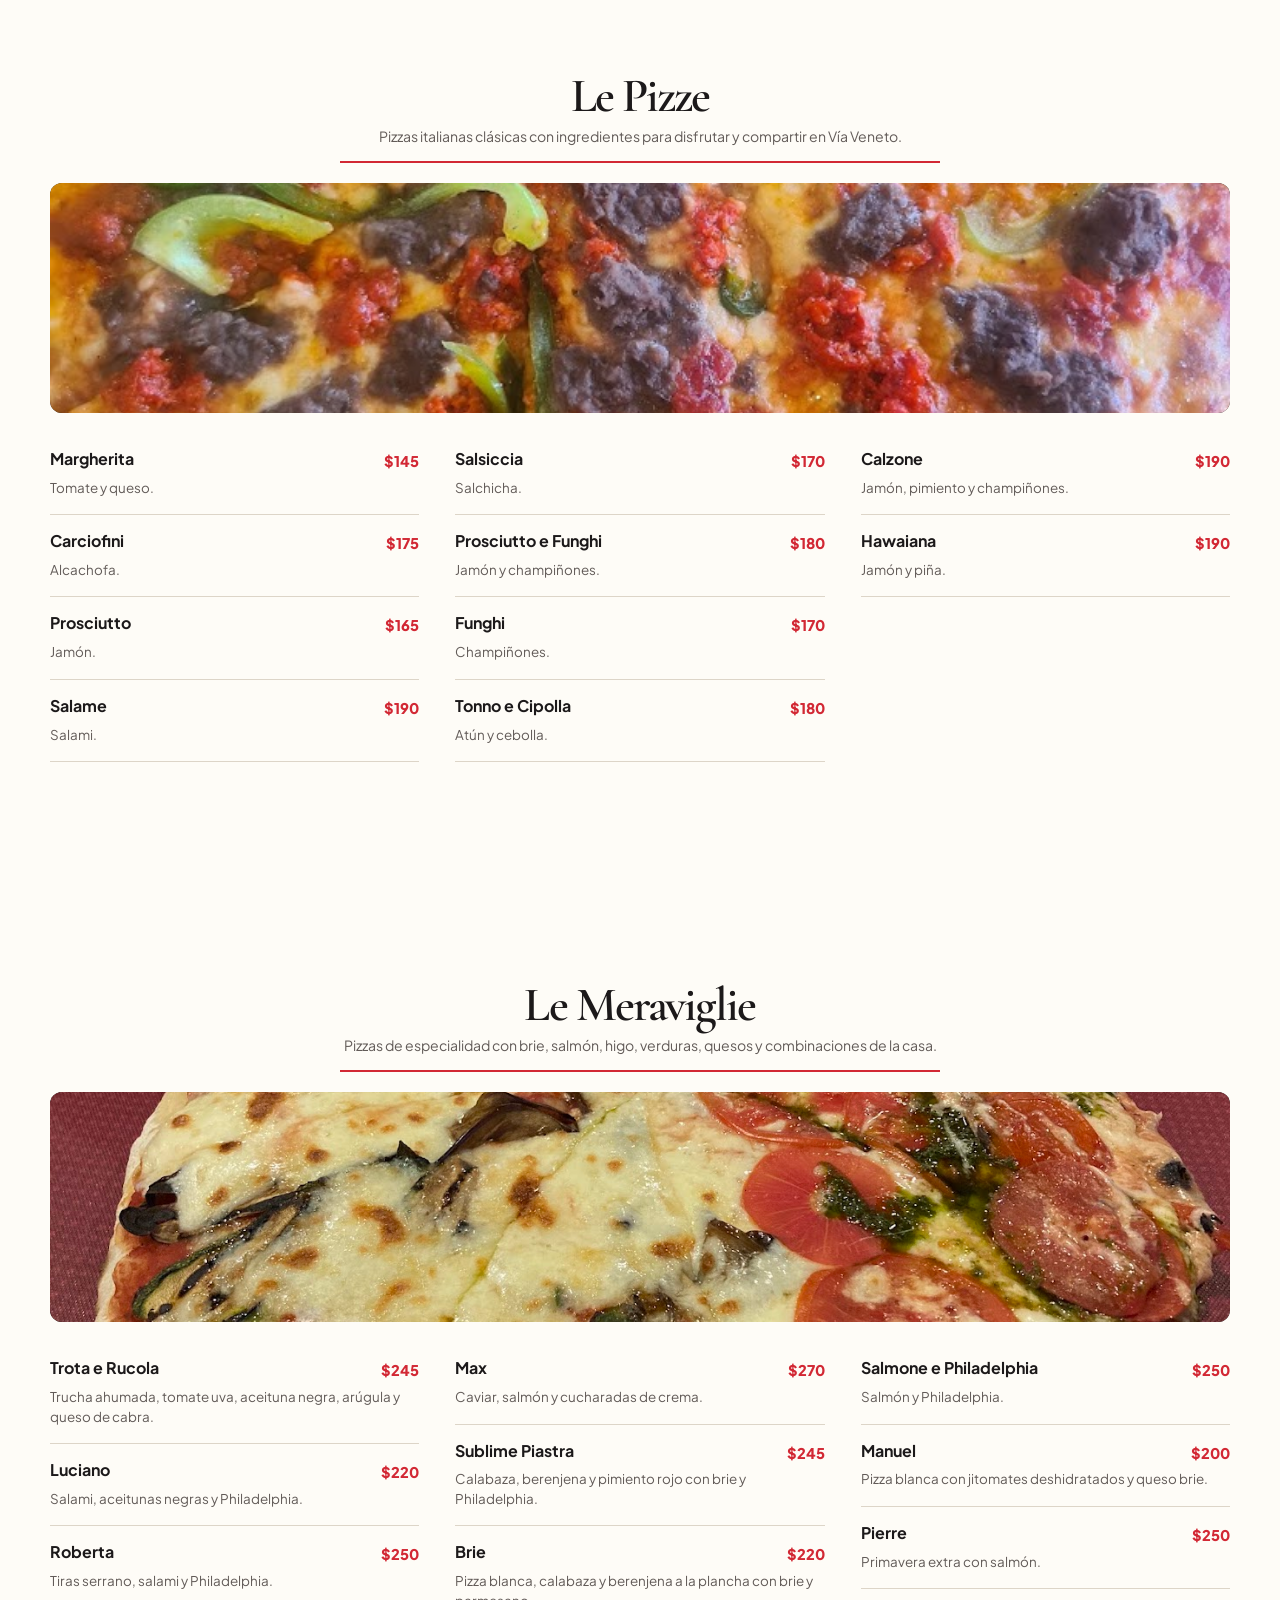
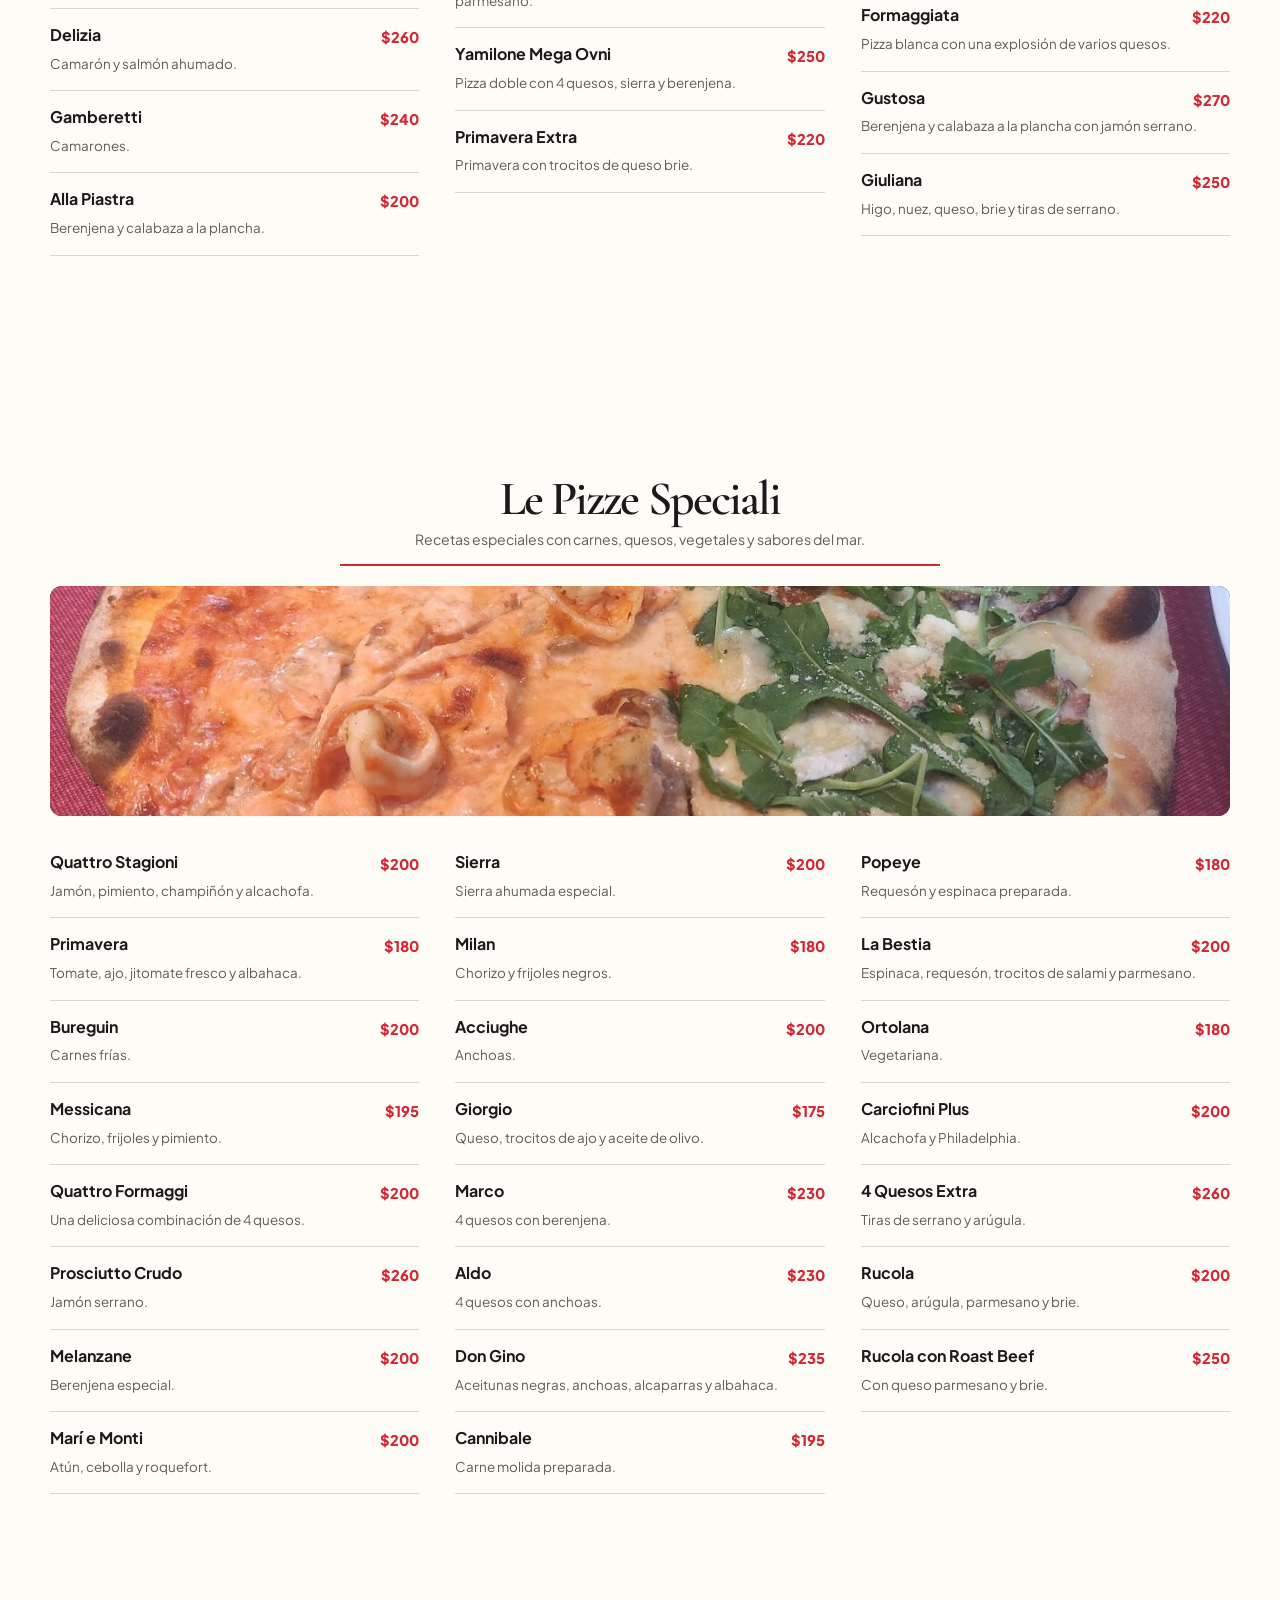
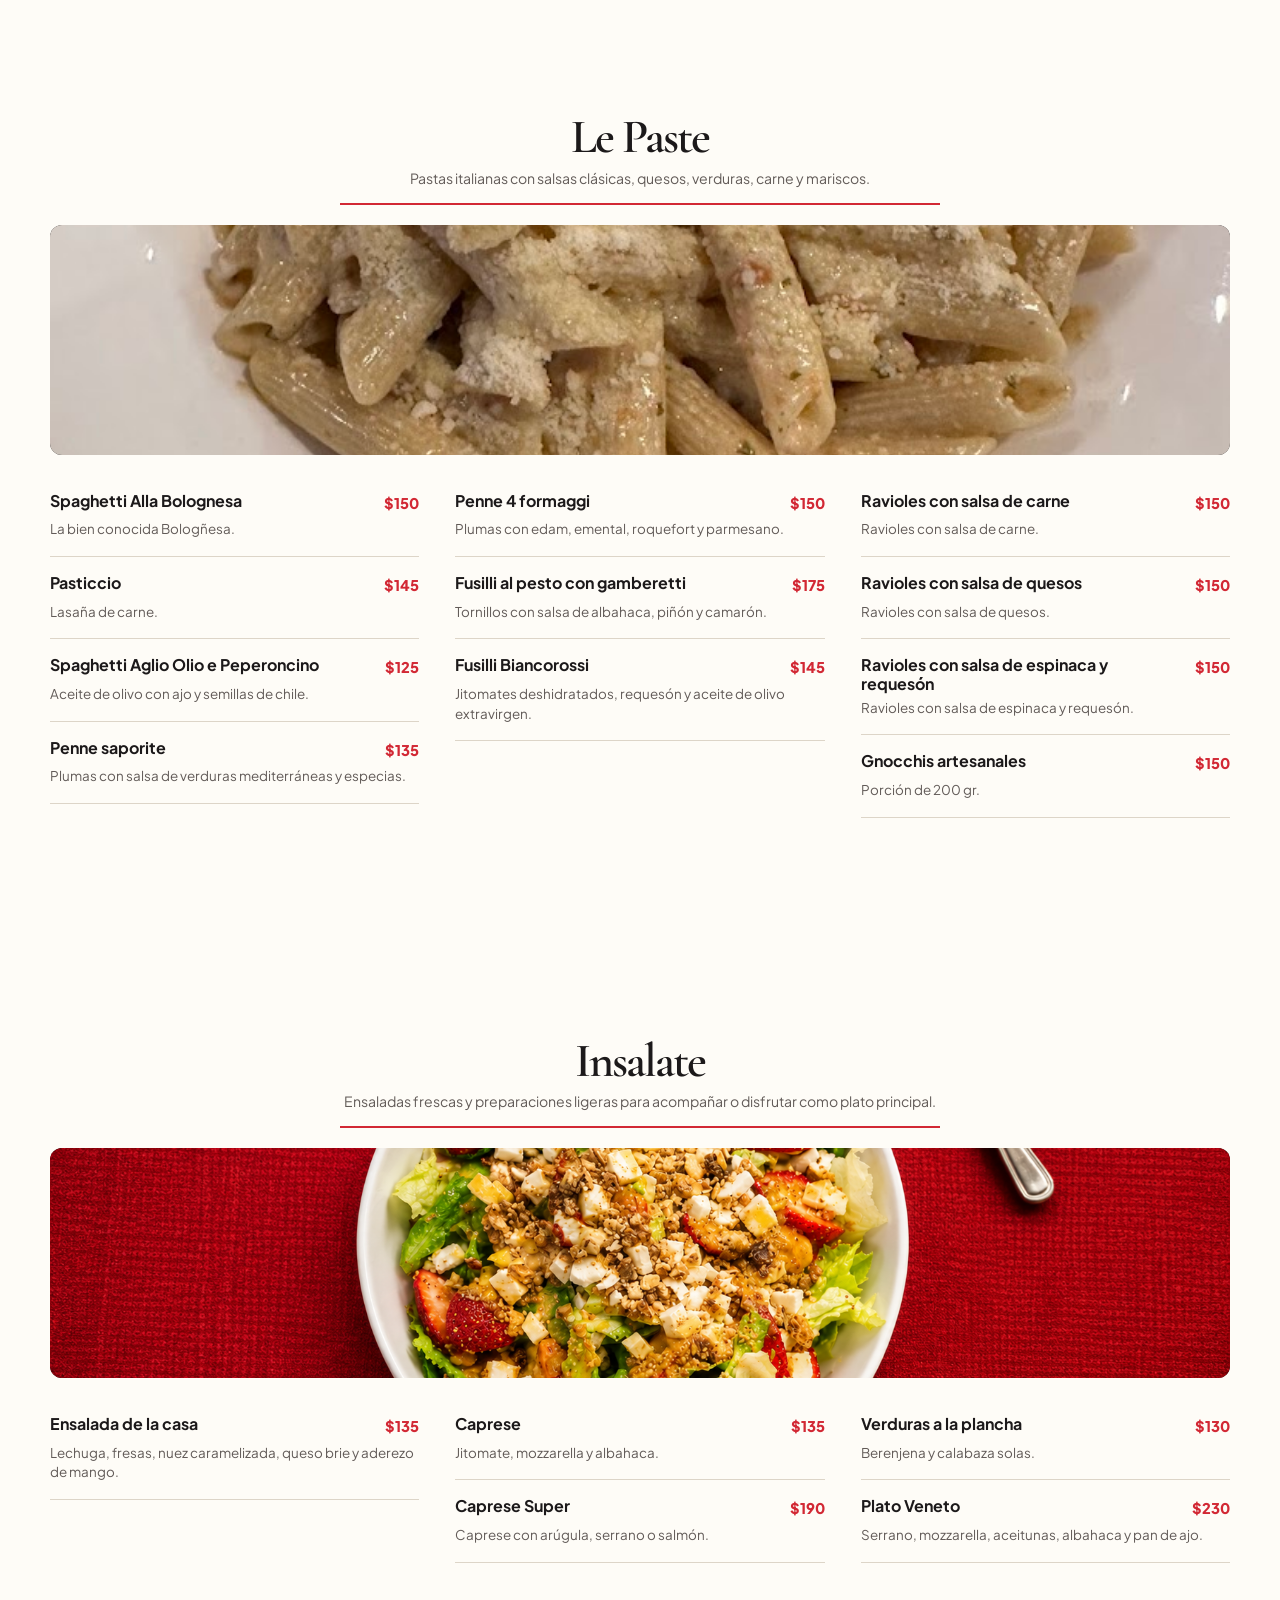
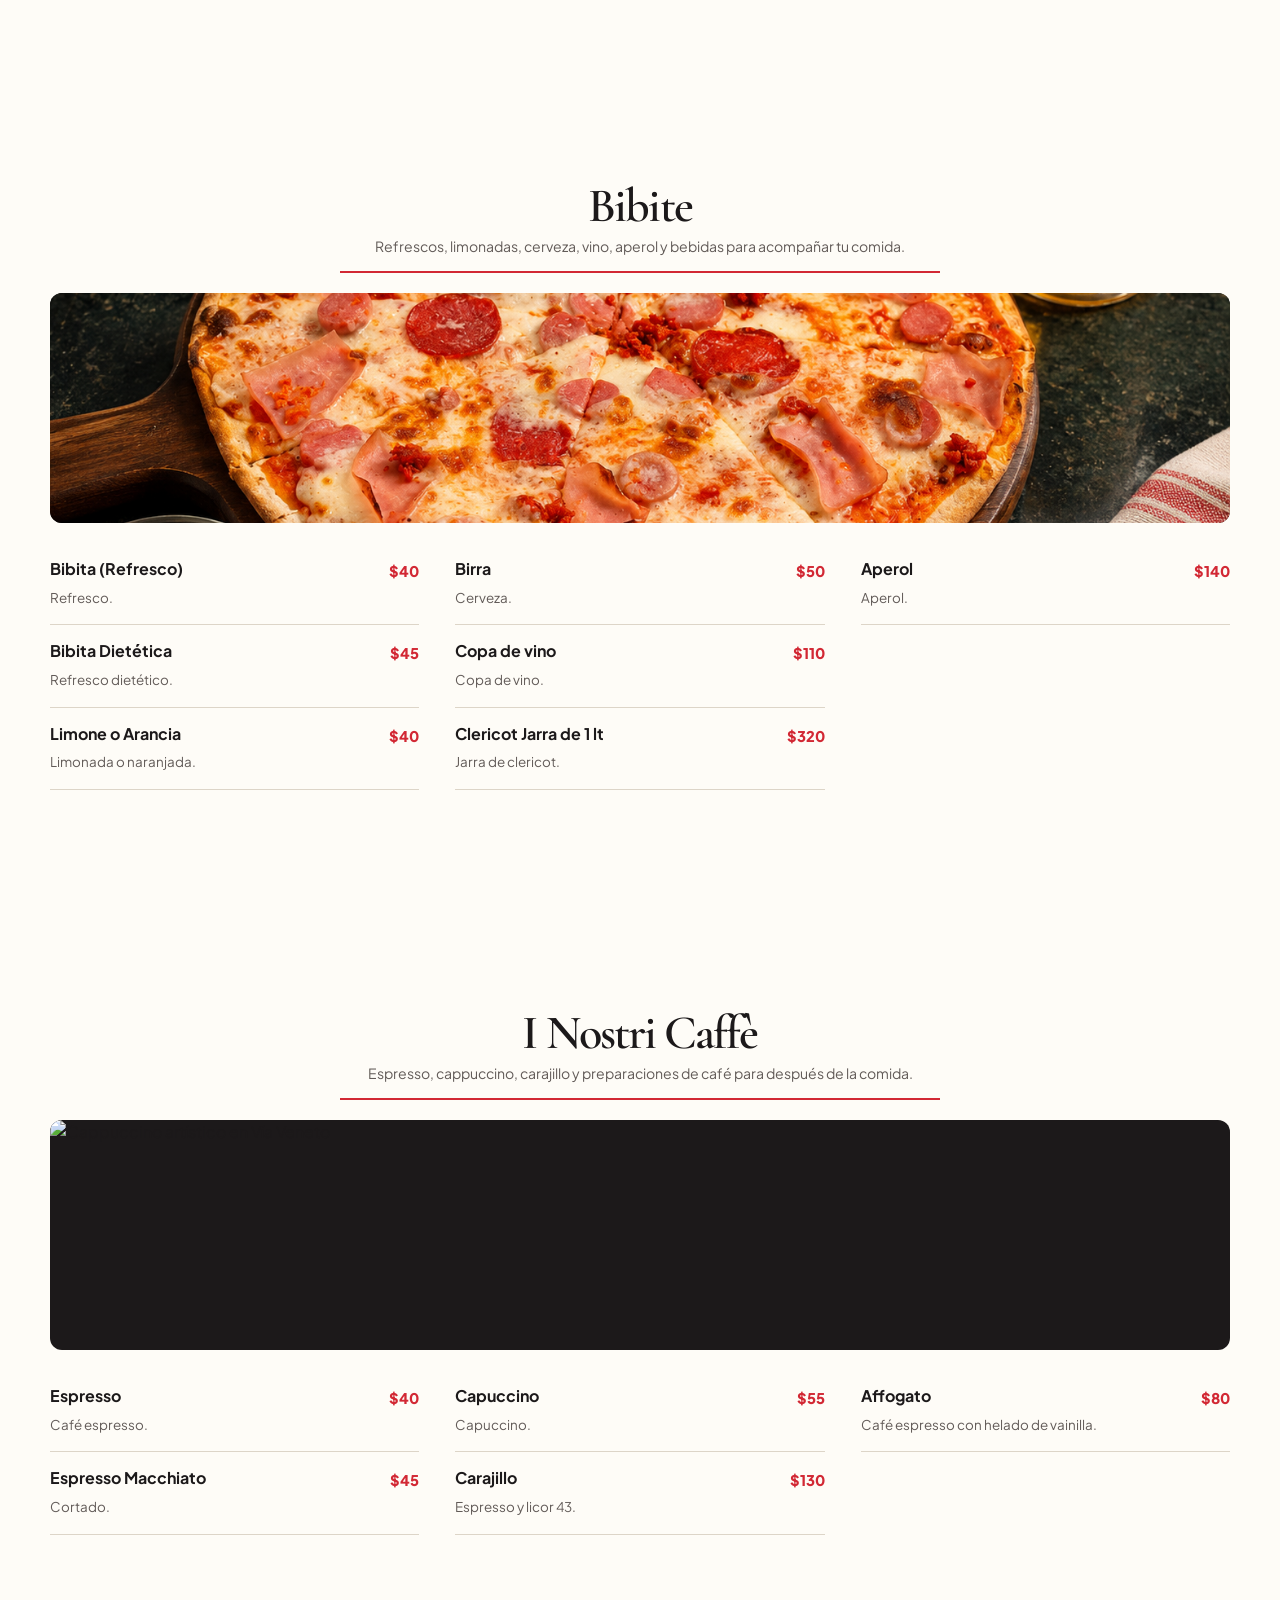
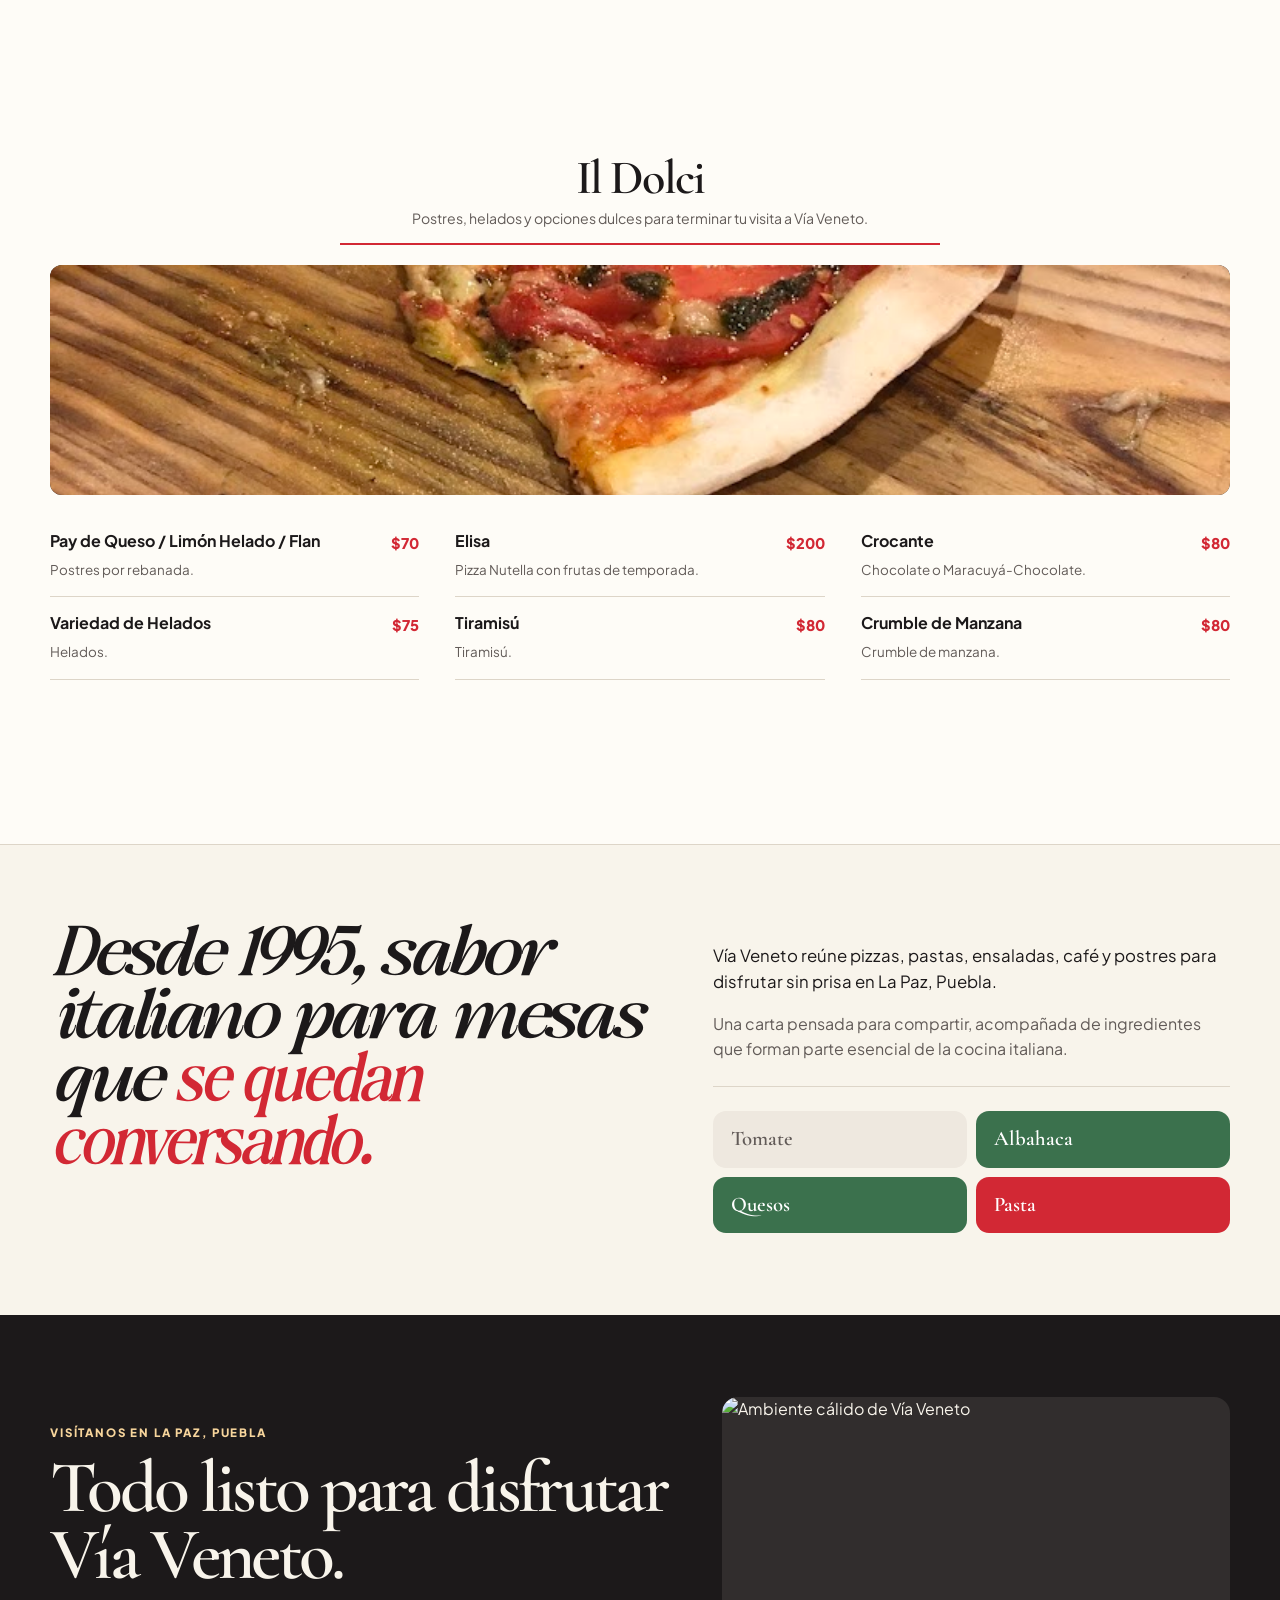
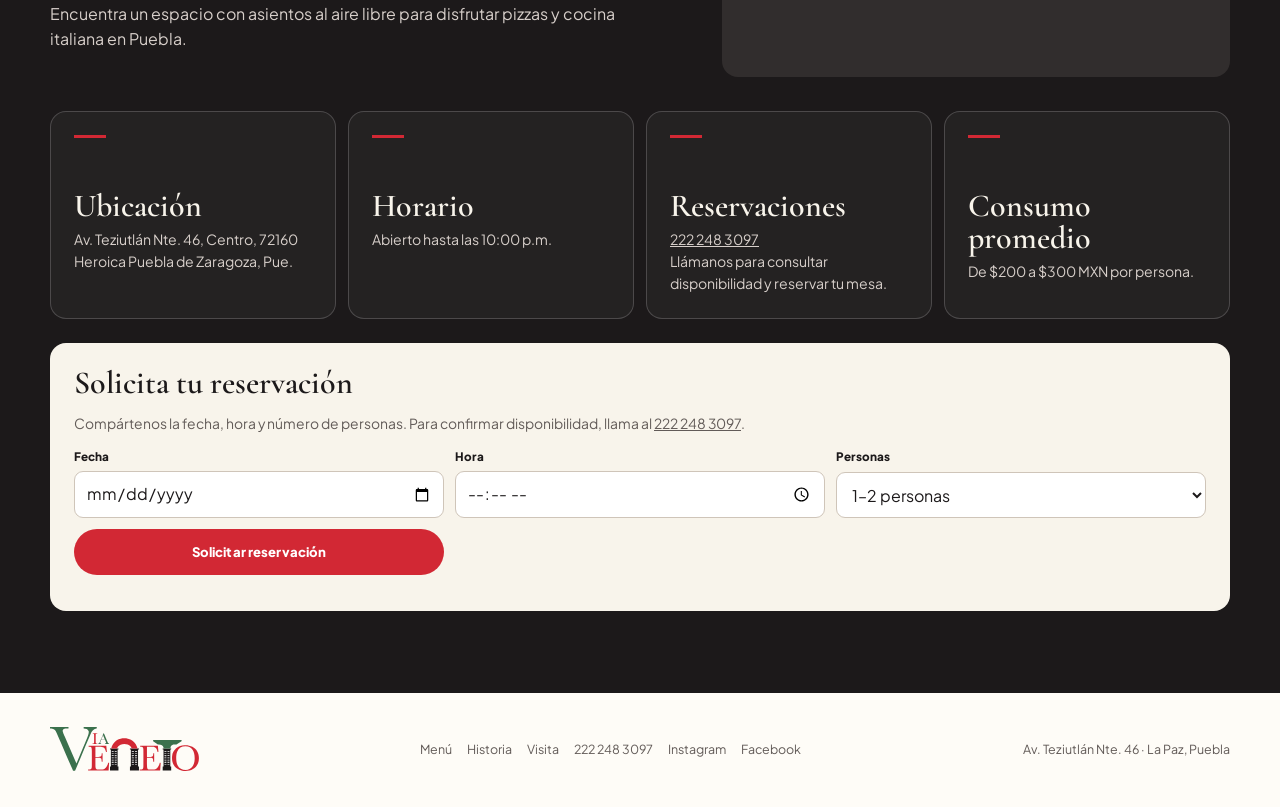
==== commit 78099e4b: "Refine menu layout and site copy" ====
--- a/index.html
+++ b/index.html
@@ -4,35 +4,36 @@
   <meta charset="utf-8">
   <meta name="viewport" content="width=device-width,initial-scale=1">
   <meta name="theme-color" content="#1C191A">
-  <meta name="description" content="Pizzería Vía Veneto en La Paz, Puebla. Explora pizzas, pastas, ensaladas, bebidas y postres en nuestro menú digital.">
-  <title>Pizzería Vía Veneto | Menú digital en Puebla</title>
+  <meta name="description" content="Pizzería italiana Vía Veneto en La Paz, Puebla. Consulta pizzas, pastas, ensaladas, café y postres; reserva tu mesa por teléfono.">
+  <title>Pizzería Italiana en Puebla | Vía Veneto La Paz</title>
   <link rel="preconnect" href="https://fonts.googleapis.com">
   <link rel="preconnect" href="https://fonts.gstatic.com" crossorigin>
   <link href="https://fonts.googleapis.com/css2?family=Cormorant+Garamond:ital,wght@0,500;0,600;0,700;1,600&family=Plus+Jakarta+Sans:wght@400;500;600;700;800&display=swap" rel="stylesheet">
   <link rel="stylesheet" href="https://cdnjs.cloudflare.com/ajax/libs/font-awesome/6.7.2/css/all.min.css" referrerpolicy="no-referrer">
   <script type="application/ld+json">
-  {"@context":"https://schema.org","@type":"Restaurant","name":"Pizzería Vía Veneto","servesCuisine":["Pizza","Italian","Pasta"],"priceRange":"$200–300 MXN","telephone":"+522222483097","address":{"@type":"PostalAddress","streetAddress":"Av. Teziutlán Nte. 46, Centro","addressLocality":"Heroica Puebla de Zaragoza","addressRegion":"PUE","postalCode":"72160","addressCountry":"MX"},"sameAs":["https://www.instagram.com/p/DaPJxG1tDB0/","https://www.facebook.com/viavenetomx/?locale=es_LA"]}
+  {"@context":"https://schema.org","@type":"Restaurant","name":"Pizzería Vía Veneto","description":"Pizzería italiana en La Paz, Puebla, con pizzas, pastas, ensaladas, café y postres.","servesCuisine":["Pizza","Italian","Pasta"],"priceRange":"$200–300 MXN","telephone":"+522222483097","address":{"@type":"PostalAddress","streetAddress":"Av. Teziutlán Nte. 46, Centro","addressLocality":"Heroica Puebla de Zaragoza","addressRegion":"PUE","postalCode":"72160","addressCountry":"MX"},"sameAs":["https://www.instagram.com/p/DaPJxG1tDB0/","https://www.facebook.com/viavenetomx/?locale=es_LA"]}
   </script>
   <style>
-    :root{--red:#D22834;--charcoal:#1C191A;--green:#3B714D;--ivory:#F8F4EB;--paper:#FEFCF7;--card:#FFFFFF;--ink:#1C191A;--muted:#625B58;--line:#DDD5C8;--soft:#EEE8DF;--overlay:rgba(28,25,26,.76);--shadow:0 18px 45px rgba(28,25,26,.09);--serif:"Cormorant Garamond",Georgia,serif;--sans:"Plus Jakarta Sans",Arial,sans-serif;--header:100px;--ease:cubic-bezier(.16,1,.3,1)}
+    @font-face{font-family:"Milano Editorial Italic";src:url("font italic/Otf/TheMilano'sEditorial-Italic.otf") format("opentype");font-style:normal;font-weight:400;font-display:swap}@font-face{font-family:"Milano Editorial Condensed Oblique";src:url("font italic/Otf/TheMilano'sEditorial-CondensedOblique.otf") format("opentype");font-style:normal;font-weight:400;font-display:swap}
+    :root{--red:#D22834;--charcoal:#1C191A;--green:#3B714D;--ivory:#F8F4EB;--paper:#FEFCF7;--card:#FFFFFF;--ink:#1C191A;--muted:#625B58;--line:#DDD5C8;--soft:#EEE8DF;--overlay:rgba(28,25,26,.76);--shadow:0 18px 45px rgba(28,25,26,.09);--serif:"Cormorant Garamond",Georgia,serif;--sans:"Plus Jakarta Sans",Arial,sans-serif;--milano-italic:"Milano Editorial Italic",Georgia,serif;--milano-condensed-oblique:"Milano Editorial Condensed Oblique",Georgia,serif;--header:100px;--ease:cubic-bezier(.16,1,.3,1)}
     [data-theme="dark"]{--ivory:#1C191A;--paper:#242020;--card:#2C2727;--ink:#F8F4EB;--muted:#C9C0B8;--line:#4C4542;--soft:#332D2C;--overlay:rgba(18,15,16,.7);--shadow:0 18px 45px rgba(0,0,0,.24)}
     *{box-sizing:border-box}html{scroll-behavior:smooth;scroll-padding-top:calc(var(--header) + 20px)}body{margin:0;background:var(--ivory);color:var(--ink);font:400 16px/1.55 var(--sans);transition:background .25s var(--ease),color .25s var(--ease)}button,input,select{font:inherit}button{cursor:pointer}a{color:inherit}img,video{display:block;max-width:100%}:focus-visible{outline:3px solid var(--red);outline-offset:3px}.shell{width:min(1180px,calc(100% - 32px));margin-inline:auto}.skip{position:absolute;left:12px;top:-50px;background:var(--red);color:#fff;padding:10px 14px;z-index:1000}.skip:focus{top:12px}
     .header{height:var(--header);position:sticky;top:0;z-index:20;background:color-mix(in srgb,var(--ivory) 93%,transparent);border-bottom:1px solid color-mix(in srgb,var(--line) 85%,transparent);backdrop-filter:blur(14px)}.header-inner{height:100%;display:flex;align-items:center;justify-content:space-between;gap:22px}.logo{display:flex;align-items:center;flex:0 0 auto}.logo img{height:40px;width:auto;max-width:min(56vw,270px)}.desktop-nav{display:none;align-items:center;gap:22px;margin-left:auto}.desktop-nav a{font-size:.8rem;font-weight:800;text-decoration:none;letter-spacing:.015em}.desktop-nav a:hover{color:var(--red)}.header-actions{display:flex;align-items:center;gap:8px}.icon-btn{width:42px;height:42px;display:grid;place-items:center;border:1px solid var(--line);border-radius:50%;background:transparent;color:var(--ink);transition:transform .2s var(--ease),background .2s var(--ease)}.icon-btn:hover{transform:translateY(-2px);background:var(--soft)}.menu-toggle{display:grid}.cart-dot{display:inline-grid;place-items:center;min-width:18px;height:18px;padding:0 5px;border-radius:99px;background:var(--red);color:#fff;font-size:.66rem;font-weight:800}.mobile-menu{display:none;position:absolute;left:0;right:0;top:var(--header);padding:10px 16px 18px;background:var(--paper);border-bottom:1px solid var(--line);box-shadow:var(--shadow)}.mobile-menu.is-open{display:grid;gap:4px}.mobile-menu a{padding:13px 5px;text-decoration:none;font-weight:750;border-bottom:1px solid var(--line)}
     .button{min-height:46px;display:inline-flex;align-items:center;justify-content:center;gap:9px;padding:11px 17px;border:1px solid transparent;border-radius:999px;font-weight:800;font-size:.82rem;letter-spacing:.01em;text-decoration:none;white-space:nowrap;transition:transform .2s var(--ease),background .2s var(--ease),border .2s var(--ease)}.button:active{transform:scale(.98)}.button.primary{background:var(--red);color:#fff}.button.primary:hover{background:#B71928;transform:translateY(-2px)}.button.secondary{border-color:currentColor;color:var(--ink);background:transparent}.button.secondary:hover{background:var(--soft)}.button.green{background:var(--green);color:#fff}.button.small{min-height:38px;padding:8px 12px;font-size:.74rem}
     .hero{position:relative;min-height:calc(100dvh - var(--header));overflow:hidden;display:grid;align-items:end;background:var(--charcoal);color:#fff}.hero-video,.hero-image{position:absolute;z-index:0;inset:0;width:100%;height:100%;object-fit:cover}.hero::before{content:"";position:absolute;z-index:1;inset:0;background:linear-gradient(to top,rgba(0,0,0,.58) 0%,rgba(0,0,0,.53) 30%,rgba(0,0,0,.33) 54%,rgba(0,0,0,.11) 78%,transparent 100%)}.hero-content{position:relative;z-index:2;width:min(1180px,calc(100% - 32px));margin:0 auto;padding:80px 0 50px}.eyebrow{display:block;color:#F7D59C;font-size:.72rem;font-weight:800;letter-spacing:.16em;text-transform:uppercase;margin-bottom:14px}.hero h1{margin:0;max-width:820px;font:600 clamp(3.3rem,8vw,6.8rem)/.86 var(--serif);letter-spacing:-.055em}.hero h1 em{font-weight:500}.hero p{max-width:500px;margin:20px 0 0;color:#F7F1E9;font-size:1rem}.hero-cta{display:flex;gap:10px;flex-wrap:wrap;margin-top:27px}.hero .secondary{color:#fff;border-color:rgba(255,255,255,.75)}.hero-note{position:absolute;right:0;bottom:28px;display:none;align-items:center;gap:10px;color:#F7F1E9;font-size:.76rem}.scroll-cue{width:34px;height:54px;border:1px solid rgba(255,255,255,.65);border-radius:99px;display:grid;place-items:start center;padding-top:8px}.scroll-cue i{width:4px;height:11px;border-radius:9px;background:var(--red);animation:drop 1.8s infinite var(--ease)}@keyframes drop{50%{transform:translateY(20px);opacity:.2}}
     .intro{min-height:420px;padding:102px 0;border-bottom:1px solid var(--line);background:var(--paper)}.intro-grid{display:grid;grid-template-columns:1fr;gap:28px;align-items:center}.intro-statement{font:600 clamp(2.7rem,6vw,5.1rem)/.9 var(--serif);letter-spacing:-.05em}.intro-statement span{color:var(--red)}.intro-image{min-height:270px;margin:0;overflow:hidden;border-radius:18px;background:var(--charcoal);box-shadow:var(--shadow)}.intro-image img{width:100%;height:100%;min-height:270px;object-fit:cover}
-    section{padding:82px 0}.heading{max-width:660px;margin-bottom:34px}.heading h2{margin:0;font:600 clamp(2.5rem,6vw,4.6rem)/.9 var(--serif);letter-spacing:-.05em}.heading p{margin:14px 0 0;color:var(--muted);max-width:54ch}.heading .eyebrow{color:var(--red)}
+    section{padding:82px 0}.heading{max-width:660px;margin-bottom:34px}.heading h2{margin:0;font:600 clamp(2.5rem,6vw,4.6rem)/.9 var(--serif);letter-spacing:-.05em}.heading p{margin:14px 0 0;color:var(--muted);max-width:54ch}.heading .eyebrow{color:var(--red)}.menu-intro{display:grid;grid-template-columns:1fr;gap:28px;align-items:center;padding-top:82px}.menu-intro .heading{margin:0 auto;text-align:center}.menu-intro .heading p{margin-right:auto;margin-left:auto}.menu-intro-image{min-height:220px;margin:0;overflow:hidden;border-radius:16px;background:var(--charcoal)}.menu-intro-image img{display:block;width:100%;height:100%;min-height:220px;object-fit:cover;object-position:center}
     #favoritos{position:relative;isolation:isolate;width:100%;max-width:none;padding:82px max(16px,calc((100vw - 1180px)/2));background-image:url("assets/eleccion-fondo.webp");background-size:cover;background-position:center;color:#fff}#favoritos::before{content:"";position:absolute;z-index:-1;inset:0;background:linear-gradient(90deg,rgba(28,25,26,.54),rgba(28,25,26,.39))}#favoritos .heading p{color:#EEE8DF}#favoritos .eyebrow{color:#F7D59C}.feature-grid{display:grid;grid-template-columns:1fr;gap:12px}.feature{position:relative;overflow:hidden;min-height:260px;padding:25px;border-radius:18px;background:var(--card);border:1px solid var(--line);box-shadow:var(--shadow);transition:transform .35s var(--ease)}.feature:hover{transform:translateY(-5px)}.feature:first-child{background:var(--charcoal);color:#fff}.feature:nth-child(2){background:var(--green);color:#fff}.feature:nth-child(3){background:var(--red);color:#fff}.feature .number{position:absolute;right:18px;top:8px;font:500 7rem/.8 var(--serif);opacity:.15}.feature h3{position:relative;margin:80px 0 7px;font:600 2rem/1 var(--serif)}.feature p{position:relative;margin:0;color:inherit;opacity:.83;font-size:.88rem;max-width:29ch}.feature a{position:relative;display:inline-flex;margin-top:19px;color:inherit;font-size:.8rem;font-weight:800;text-decoration:none;border-bottom:1px solid currentColor}
     .menu-zone{background:var(--paper);border-block:1px solid var(--line)}.menu-tools{position:sticky;top:var(--header);z-index:8;background:color-mix(in srgb,var(--paper) 95%,transparent);border-bottom:1px solid var(--line);backdrop-filter:blur(14px)}.menu-tools-inner{padding:14px 0 12px}.search-row{display:flex;gap:10px}.search-wrap{position:relative;flex:1}.search-wrap svg{position:absolute;left:15px;top:50%;transform:translateY(-50%);width:18px;height:18px;color:var(--muted)}.search{width:100%;min-height:48px;border:1px solid var(--line);border-radius:999px;background:var(--card);color:var(--ink);padding:12px 16px 12px 44px}.search::placeholder{color:var(--muted)}.pills{display:flex;gap:8px;overflow:auto;margin-top:11px;padding-bottom:2px;scrollbar-width:none}.pills::-webkit-scrollbar{display:none}.pill{flex:0 0 auto;padding:8px 12px;border:1px solid var(--line);border-radius:999px;background:var(--card);color:var(--ink);font-size:.75rem;font-weight:800}.pill[aria-pressed="true"]{border-color:var(--red);background:var(--red);color:#fff}.menu-topline{display:flex;justify-content:space-between;align-items:end;gap:16px;margin:24px 0 14px}.menu-topline h3{margin:0;font:600 2rem/1 var(--serif)}.results{font-size:.76rem;color:var(--muted)}.menu-list{display:grid;grid-template-columns:1fr;gap:10px}.menu-card{display:grid;grid-template-columns:1fr auto;gap:7px 14px;padding:18px;border-radius:14px;background:var(--card);border:1px solid var(--line);transition:transform .25s var(--ease),border .25s var(--ease),box-shadow .25s var(--ease)}.menu-card:hover{border-color:var(--green);box-shadow:var(--shadow);transform:translateY(-2px)}.menu-card h4{margin:0;font:700 1.05rem/1.1 var(--sans)}.menu-card p{grid-column:1/-1;margin:1px 0 3px;color:var(--muted);font-size:.84rem}.price{font-weight:800;color:var(--red);white-space:nowrap}.menu-card-footer{grid-column:1/-1;display:flex;justify-content:space-between;align-items:center;padding-top:10px;border-top:1px solid var(--line)}.menu-card footer{font-size:.7rem;color:var(--green);font-weight:800}.text-btn{border:0;padding:5px 0;background:none;color:var(--ink);font-size:.76rem;font-weight:800;text-decoration:underline;text-underline-offset:4px}.empty{padding:42px 18px;text-align:center;color:var(--muted);border:1px dashed var(--line);border-radius:14px}.recommend{margin-top:34px;padding:25px;border-radius:18px;background:var(--green);color:#fff}.recommend h3{margin:0;font:600 2rem/1 var(--serif)}.recommend p{margin:9px 0 16px;color:#E7F0E9;max-width:44ch}.recommend-controls{display:flex;flex-wrap:wrap;gap:8px}.recommend-controls button{border:1px solid rgba(255,255,255,.55);border-radius:999px;padding:8px 12px;background:transparent;color:#fff;font-size:.76rem;font-weight:800}.recommend-controls button[aria-pressed="true"]{background:#fff;color:var(--green)}.recommend-result{min-height:24px;margin-top:14px;font-size:.86rem}
-    .story-layout{display:grid;grid-template-columns:1fr;gap:32px}.story-copy{font:600 clamp(2.2rem,6vw,4.3rem)/.92 var(--serif);letter-spacing:-.05em}.story-copy em{color:var(--red)}.story-body{align-self:end;color:var(--muted);max-width:50ch}.story-body p:first-child{font-size:1.05rem;color:var(--ink)}.story-rule{height:1px;background:var(--line);margin:24px 0}.story-ingredients{display:grid;grid-template-columns:repeat(2,1fr);gap:9px}.ingredient{padding:18px;background:var(--soft);border-radius:13px;font:600 1.3rem/1 var(--serif)}.ingredient:nth-child(2),.ingredient:nth-child(3){background:var(--green);color:#fff}.ingredient:nth-child(4){background:var(--red);color:#fff}
-    .visit{background:var(--charcoal);color:#F8F4EB}.visit .heading p{color:#D7CFCA}.visit .eyebrow{color:#F7D59C}.visit-grid{display:grid;grid-template-columns:1fr;gap:12px}.visit-card{min-height:185px;padding:23px;border:1px solid rgba(255,255,255,.18);border-radius:16px;background:rgba(255,255,255,.04)}.visit-card h3{margin:52px 0 7px;font:600 2rem/1 var(--serif)}.visit-card p{margin:0;color:#D7CFCA;font-size:.88rem}.visit-card .line{width:32px;height:3px;background:var(--red)}.reservation{padding:24px;margin-top:12px;border-radius:16px;background:#F8F4EB;color:var(--charcoal)}.reservation h3{margin:0;font:600 2rem/1 var(--serif)}.reservation p{color:#625B58;font-size:.87rem}.reservation-grid{display:grid;grid-template-columns:1fr;gap:11px}.field{display:grid;gap:5px}.field label{font-size:.73rem;font-weight:800}.field input,.field select{min-height:45px;border:1px solid #CFC5B9;border-radius:9px;padding:9px 11px;background:#fff;color:#1C191A}.reservation-status{margin:12px 0 0;color:#3B714D;font-size:.8rem;font-weight:700}
+    .story-layout{display:grid;grid-template-columns:1fr;gap:32px}.story-copy{font:400 clamp(2.2rem,6vw,4.3rem)/.92 var(--milano-italic);letter-spacing:-.045em}.story-copy em{font-family:var(--milano-condensed-oblique);font-style:normal;color:var(--red)}.story-body{align-self:end;color:var(--muted);max-width:50ch}.story-body p:first-child{font-size:1.05rem;color:var(--ink)}.story-rule{height:1px;background:var(--line);margin:24px 0}.story-ingredients{display:grid;grid-template-columns:repeat(2,1fr);gap:9px}.ingredient{padding:18px;background:var(--soft);border-radius:13px;font:600 1.3rem/1 var(--serif)}.ingredient:nth-child(2),.ingredient:nth-child(3){background:var(--green);color:#fff}.ingredient:nth-child(4){background:var(--red);color:#fff}
+    .visit{background:var(--charcoal);color:#F8F4EB}.visit .heading p{color:#D7CFCA}.visit .eyebrow{color:#F7D59C}.visit-intro{display:grid;grid-template-columns:1fr;gap:28px;align-items:center;margin-bottom:34px}.visit-intro .heading{margin:0}.visit-intro-image{min-height:220px;margin:0;overflow:hidden;border-radius:16px;background:#312D2D}.visit-intro-image img{display:block;width:100%;height:100%;min-height:220px;object-fit:cover;object-position:center}.visit-grid{display:grid;grid-template-columns:1fr;gap:12px}.visit-card{min-height:185px;padding:23px;border:1px solid rgba(255,255,255,.18);border-radius:16px;background:rgba(255,255,255,.04)}.visit-card h3{margin:52px 0 7px;font:600 2rem/1 var(--serif)}.visit-card p{margin:0;color:#D7CFCA;font-size:.88rem}.visit-card .line{width:32px;height:3px;background:var(--red)}.reservation{padding:24px;margin-top:12px;border-radius:16px;background:#F8F4EB;color:var(--charcoal)}.reservation h3{margin:0;font:600 2rem/1 var(--serif)}.reservation p{color:#625B58;font-size:.87rem}.reservation-grid{display:grid;grid-template-columns:1fr;gap:11px}.field{display:grid;gap:5px}.field label{font-size:.73rem;font-weight:800}.field input,.field select{min-height:45px;border:1px solid #CFC5B9;border-radius:9px;padding:9px 11px;background:#fff;color:#1C191A}.reservation-status{margin:12px 0 0;color:#3B714D;font-size:.8rem;font-weight:700}
     .footer{padding:34px 0 104px;background:var(--paper);color:var(--muted);font-size:.78rem}.footer-inner{display:flex;flex-direction:column;gap:20px}.footer img{height:44px;width:auto}.footer-links{display:flex;gap:15px;flex-wrap:wrap}.footer-links a{text-decoration:none}.footer-links a:hover{color:var(--red)}
     .mobile-bar{position:fixed;bottom:0;left:0;right:0;z-index:18;display:grid;grid-template-columns:1fr 1fr;gap:8px;padding:10px 16px calc(10px + env(safe-area-inset-bottom));background:color-mix(in srgb,var(--paper) 92%,transparent);border-top:1px solid var(--line);backdrop-filter:blur(14px)}.whatsapp-float{position:fixed;right:18px;bottom:88px;z-index:17;width:54px;height:54px;display:grid;place-items:center;border-radius:50%;background:#25D366;color:#fff;text-decoration:none;font-size:1.75rem;box-shadow:0 10px 26px rgba(37,211,102,.32);transition:transform .2s var(--ease),box-shadow .2s var(--ease)}.whatsapp-float:hover{transform:translateY(-3px) scale(1.04);box-shadow:0 14px 32px rgba(37,211,102,.42)}.whatsapp-float:active{transform:scale(.96)}.drawer,.modal{position:fixed;inset:0;z-index:50;display:none;align-items:end;justify-content:center;padding:16px;background:rgba(28,25,26,.58);backdrop-filter:blur(4px)}.drawer.is-open,.modal.is-open{display:flex}.drawer-panel,.modal-panel{width:min(100%,540px);max-height:86dvh;overflow:auto;padding:23px;border-radius:22px 22px 0 0;background:var(--paper);color:var(--ink);box-shadow:0 -16px 48px rgba(0,0,0,.2)}.modal{align-items:center}.modal-panel{border-radius:18px}.panel-head{display:flex;align-items:start;justify-content:space-between;gap:18px;margin-bottom:18px}.panel-head h2{margin:0;font:600 2.2rem/1 var(--serif)}.close{width:38px;height:38px;display:grid;place-items:center;border:1px solid var(--line);border-radius:50%;background:transparent;color:var(--ink);font-size:1.3rem}.cart-line{display:grid;grid-template-columns:1fr auto;gap:7px;padding:14px 0;border-bottom:1px solid var(--line)}.cart-line strong{font-size:.9rem}.cart-line small{color:var(--muted)}.quantity{display:flex;align-items:center;gap:8px}.quantity button{width:28px;height:28px;border:1px solid var(--line);border-radius:50%;background:var(--card);color:var(--ink)}.cart-total{display:flex;justify-content:space-between;margin:18px 0;font-weight:800;font-size:1.1rem}.notice{margin-top:12px;color:var(--muted);font-size:.76rem}.detail-meta{color:var(--green);font-size:.78rem;font-weight:800}.toast{position:fixed;left:50%;bottom:90px;z-index:70;transform:translate(-50%,20px);padding:10px 14px;border-radius:999px;background:var(--charcoal);color:#fff;font-size:.8rem;font-weight:700;opacity:0;pointer-events:none;transition:.25s var(--ease)}.toast.show{opacity:1;transform:translate(-50%,0)}
     .reveal{opacity:0;transform:translateY(22px);transition:opacity .7s var(--ease),transform .7s var(--ease)}.reveal.is-visible{opacity:1;transform:none}
-    .menu-list{grid-template-columns:1fr;gap:46px}.menu-group{min-width:0}.menu-group-head{display:flex;align-items:center;justify-content:center;margin:0 0 12px;padding-bottom:12px;border-bottom:2px solid var(--red);text-align:center}.menu-group-head h3{margin:0;font:600 clamp(2rem,4vw,3rem)/.9 var(--serif);letter-spacing:-.04em}.menu-holder-v2{display:grid;gap:0}.menu-post-v2{display:grid;grid-template-columns:minmax(0,1fr) auto;gap:5px 16px;padding:17px 0;border-bottom:1px solid var(--line)}.menu-title-v2{margin:0;font:700 1rem/1.15 var(--sans)}.menu-text{grid-column:1/-1;color:var(--muted);font-size:.84rem;line-height:1.45}.menu-price-v2{align-self:start;color:var(--red);font-size:.92rem;font-weight:800;white-space:nowrap}.menu-list.single-category{grid-template-columns:1fr}
-    @media(min-width:760px){.desktop-nav{display:flex}.menu-toggle{display:none}#favoritos{padding-top:82px;padding-bottom:82px}.feature-grid{grid-template-columns:1.15fr .85fr .85fr}.feature:first-child{grid-row:span 1}.menu-list,.menu-list.single-category{grid-template-columns:1fr}.menu-holder-v2{grid-template-columns:repeat(2,minmax(0,1fr));column-gap:30px}.visit-grid{grid-template-columns:repeat(3,1fr)}.story-layout{grid-template-columns:1.1fr .9fr}.reservation-grid{grid-template-columns:repeat(3,1fr)}.reservation-grid .button{align-self:end}.footer{padding-bottom:36px}.footer-inner{flex-direction:row;align-items:center;justify-content:space-between}.mobile-bar{display:none}.whatsapp-float{right:26px;bottom:26px}.drawer{align-items:center}.drawer-panel{border-radius:20px}.hero-note{display:flex}}
+    .menu-list{grid-template-columns:1fr;gap:58px}.menu-group{min-width:0}.menu-group-head{display:flex;align-items:center;justify-content:center;margin:0 0 8px;text-align:center}.menu-group-head h3{margin:0;font:600 clamp(2rem,4vw,3rem)/.9 var(--serif);letter-spacing:-.04em}.menu-group-description{max-width:60ch;margin:0 auto 20px;padding-bottom:14px;border-bottom:2px solid var(--red);color:var(--muted);font-size:.88rem;line-height:1.5;text-align:center}.menu-category-banner{height:clamp(150px,20vw,230px);margin:0 0 20px;overflow:hidden;border-radius:12px;background:var(--charcoal)}.menu-category-banner img{display:block;width:100%;height:100%;object-fit:cover}.menu-holder-v2{display:block;columns:1;column-gap:30px}.menu-post-v2{display:grid;break-inside:avoid;grid-template-columns:minmax(0,1fr) auto;gap:5px 16px;padding:17px 0;border-bottom:1px solid var(--line)}.menu-title-v2{margin:0;font:700 1rem/1.15 var(--sans)}.menu-text{grid-column:1/-1;color:var(--muted);font-size:.84rem;line-height:1.45}.menu-price-v2{align-self:start;color:var(--red);font-size:.92rem;font-weight:800;white-space:nowrap}.menu-list.single-category{grid-template-columns:1fr}
+    @media(min-width:760px){.desktop-nav{display:flex}.menu-toggle{display:none}#favoritos{padding-top:82px;padding-bottom:82px}.feature-grid{grid-template-columns:1.15fr .85fr .85fr}.feature:first-child{grid-row:span 1}.menu-intro{grid-template-columns:1.1fr .9fr;gap:50px}.menu-intro-image,.menu-intro-image img{min-height:300px}.menu-list,.menu-list.single-category{grid-template-columns:1fr}.menu-holder-v2{column-count:2;column-gap:30px}.visit-intro{grid-template-columns:1.1fr .9fr;gap:50px}.visit-intro-image,.visit-intro-image img{min-height:280px}.visit-grid{grid-template-columns:repeat(3,1fr)}.story-layout{grid-template-columns:1.1fr .9fr}.reservation-grid{grid-template-columns:repeat(3,1fr)}.reservation-grid .button{align-self:end}.footer{padding-bottom:36px}.footer-inner{flex-direction:row;align-items:center;justify-content:space-between}.mobile-bar{display:none}.whatsapp-float{right:26px;bottom:26px}.drawer{align-items:center}.drawer-panel{border-radius:20px}.hero-note{display:flex}}
     .desktop-nav a,.mobile-menu a{font-size:16px}
-    @media(min-width:1040px){.menu-list,.menu-list.single-category{grid-template-columns:1fr}.menu-holder-v2{grid-template-columns:repeat(3,minmax(0,1fr));column-gap:36px}.visit-grid{grid-template-columns:repeat(4,1fr)}.visit-grid .reservation{grid-column:span 4}.intro{min-height:720px}.intro-grid{grid-template-columns:1.05fr .95fr;align-items:center}.intro-image,.intro-image img{min-height:450px}.header-actions .button{display:inline-flex}}
+    @media(min-width:1040px){.menu-list,.menu-list.single-category{grid-template-columns:1fr}.menu-holder-v2{column-count:3;column-gap:36px}.visit-grid{grid-template-columns:repeat(4,1fr)}.visit-grid .reservation{grid-column:span 4}.intro{min-height:720px}.intro-grid{grid-template-columns:1.05fr .95fr;align-items:center}.intro-image,.intro-image img{min-height:450px}.header-actions .button{display:inline-flex}}
     @media(min-width:760px){.hero{min-height:75dvh}}
     @media(prefers-reduced-motion:reduce){*,*::before,*::after{animation-duration:.01ms!important;transition-duration:.01ms!important;scroll-behavior:auto!important}.hero-video{display:none}.reveal{opacity:1;transform:none}}
   </style>
@@ -51,21 +52,20 @@
   <main>
     <section class="hero" id="inicio" aria-label="Presentación de Vía Veneto">
       <img class="hero-image" src="assets/Restaurante Via Veneto de Noche.png" alt="" aria-hidden="true">
-      <div class="hero-content"><span class="eyebrow">Pizzería · Puebla</span><h1>La mesa se vuelve <em>memoria.</em></h1><p>Explora la carta, encuentra tu antojo y pide directamente por WhatsApp.</p><div class="hero-cta"><a class="button primary" href="#menu">Explorar menú</a><a class="button secondary" href="#visita">Planear visita</a></div><div class="hero-note"><span class="scroll-cue" aria-hidden="true"><i></i></span><span>Desliza para descubrir</span></div></div>
+      <div class="hero-content"><span class="eyebrow">Pizzería italiana · La Paz, Puebla</span><h1>Pizzas italianas para <em>compartir buenos momentos.</em></h1><p>Disfruta pizzas, pastas, ensaladas y postres en La Paz, Puebla. Consulta nuestra carta y reserva tu mesa.</p><div class="hero-cta"><a class="button primary" href="#menu">Ver menú</a><a class="button secondary" href="#visita">Reservar mesa</a></div><div class="hero-note"><span class="scroll-cue" aria-hidden="true"><i></i></span><span>Conoce nuestra carta</span></div></div>
     </section>
 
-    <section class="intro"><div class="shell intro-grid"><div class="intro-statement reveal">Una carta para <span>elegir sin prisa</span> y compartir a tu manera.</div><figure class="intro-image reveal"><img src="assets/Pizza artesanal con cerveza y café.png" alt="Pizza artesanal acompañada de cerveza y café"></figure></div></section>
+    <section class="intro"><div class="shell intro-grid"><div class="intro-statement reveal">Pizza, pasta y <span>buena conversación</span> para compartir en Puebla.</div><figure class="intro-image reveal"><img src="assets/Pizza artesanal con cerveza y café.png" alt="Pizza artesanal acompañada de cerveza y café"></figure></div></section>
 
-    <section class="shell" id="favoritos"><div class="heading reveal"><span class="eyebrow">Una primera elección</span><h2>Empieza por lo que hace especial a la carta.</h2><p>Un recorrido breve por combinaciones destacadas del menú impreso.</p></div><div class="feature-grid reveal"><article class="feature"><span class="number">01</span><h3>Le Meraviglie</h3><p>Recetas de la casa: combinaciones con brie, salmón, higo, verduras y más.</p><a href="#menu" data-category="Le Meraviglie">Ver especialidades</a></article><article class="feature"><span class="number">02</span><h3>Le Pizze</h3><p>Desde Margherita hasta recetas especiales, con ingredientes descritos con claridad.</p><a href="#menu" data-category="Le Pizze">Ver pizzas</a></article><article class="feature"><span class="number">03</span><h3>Un buen final</h3><p>Postres, café y bebidas para completar la elección.</p><a href="#menu" data-category="Il Dolci">Ver postres</a></article></div></section>
+    <section class="shell" id="favoritos"><div class="heading reveal"><span class="eyebrow">Especialidades Vía Veneto</span><h2>Sabores italianos para volver una y otra vez.</h2><p>Conoce algunas de las pizzas y especialidades que distinguen nuestra carta en La Paz, Puebla.</p></div><div class="feature-grid reveal"><article class="feature"><span class="number">01</span><h3>Le Meraviglie</h3><p>Pizzas de la casa con brie, salmón, higo, verduras y otros ingredientes especiales.</p><a href="#menu">Conoce las especialidades</a></article><article class="feature"><span class="number">02</span><h3>Le Pizze</h3><p>Pizzas clásicas como Margherita, Prosciutto, Funghi y otras combinaciones para compartir.</p><a href="#menu">Conoce las pizzas</a></article><article class="feature"><span class="number">03</span><h3>Dolci e Caffè</h3><p>Postres, helados y café para cerrar la comida con un toque dulce.</p><a href="#menu">Conoce los postres</a></article></div></section>
 
-    <section class="menu-zone" id="menu"><div class="shell" style="padding-top:82px"><div class="heading reveal"><span class="eyebrow">Menú digital</span><h2>Elige por antojo, ingrediente o momento.</h2><p>Los nombres, ingredientes y precios se basan en el PDF proporcionado. Confirma disponibilidad con el restaurante.</p></div></div>
-      <div class="menu-tools"><div class="shell menu-tools-inner"><div class="search-row"><div class="search-wrap"><svg viewBox="0 0 24 24" fill="none" stroke="currentColor" stroke-width="2"><circle cx="11" cy="11" r="6"></circle><path d="m20 20-4-4"></path></svg><input class="search" id="search" type="search" placeholder="Busca pizza, brie, camarón, albahaca…" autocomplete="off"></div><button class="button secondary small" id="clearSearch">Limpiar</button></div><div class="pills" id="categoryPills" aria-label="Filtrar categorías"></div></div></div>
-      <div class="shell"><div class="menu-topline"><div><h3 id="menuTitle">Toda la carta</h3><span class="results" id="resultCount" aria-live="polite"></span></div></div><div class="menu-list" id="menuList"></div><div class="recommend reveal"><h3>¿Qué se te antoja?</h3><p>Elige un tipo de ingrediente y te mostramos coincidencias de la carta.</p><div class="recommend-controls" id="tasteControls"></div><div class="recommend-result" id="tasteResult" aria-live="polite">Selecciona una opción para recibir sugerencias.</div></div></div>
+    <section class="menu-zone" id="menu"><div class="shell menu-intro"><div class="heading reveal"><span class="eyebrow">Menú de Vía Veneto</span><h2>Pizzas, pastas y sabores italianos en Puebla.</h2><p>Explora nuestra carta de pizzas, pastas, ensaladas, bebidas, café y postres en La Paz, Puebla.</p></div><figure class="menu-intro-image reveal"><img src="assets/Terraza acogedora con luces y flores.png" alt="Terraza acogedora de Vía Veneto con luces y flores"></figure></div>
+      <div class="shell"><div class="menu-topline"><div><h3 id="menuTitle">Toda la carta</h3><span class="results" id="resultCount" aria-live="polite"></span></div></div><div class="menu-list" id="menuList"></div></div>
     </section>
 
-    <section class="shell" id="historia"><div class="story-layout"><div class="story-copy reveal">Desde 1995, una carta para las mesas que <em>se quedan conversando.</em></div><div class="story-body reveal"><p>Vía Veneto reúne pizzas, pastas, ensaladas, café y postres en una carta de acento italiano.</p><p>La versión final del sitio puede completar esta sección con la historia validada y fotografías reales del restaurante.</p><div class="story-rule"></div><div class="story-ingredients"><div class="ingredient">Tomate</div><div class="ingredient">Albahaca</div><div class="ingredient">Quesos</div><div class="ingredient">Pasta</div></div></div></div></section>
+    <section class="shell" id="historia"><div class="story-layout"><div class="story-copy reveal">Desde 1995, sabor italiano para mesas que <em>se quedan conversando.</em></div><div class="story-body reveal"><p>Vía Veneto reúne pizzas, pastas, ensaladas, café y postres para disfrutar sin prisa en La Paz, Puebla.</p><p>Una carta pensada para compartir, acompañada de ingredientes que forman parte esencial de la cocina italiana.</p><div class="story-rule"></div><div class="story-ingredients"><div class="ingredient">Tomate</div><div class="ingredient">Albahaca</div><div class="ingredient">Quesos</div><div class="ingredient">Pasta</div></div></div></div></section>
 
-    <section class="visit" id="visita"><div class="shell"><div class="heading reveal"><span class="eyebrow">Antes de venir</span><h2>La parte práctica también puede ser bonita.</h2><p>Vía Veneto cuenta con asientos al aire libre en el corazón de La Paz, Puebla.</p></div><div class="visit-grid reveal"><article class="visit-card"><div class="line"></div><h3>Ubicación</h3><p>Av. Teziutlán Nte. 46, Centro, 72160 Heroica Puebla de Zaragoza, Pue.</p></article><article class="visit-card"><div class="line"></div><h3>Horario</h3><p>Abierto · cierre a las 10:00 p.m.</p></article><article class="visit-card"><div class="line"></div><h3>Contacto</h3><p><a href="tel:+522222483097">222 248 3097</a><br>Llena una reservación o llama directamente.</p></article><article class="visit-card"><div class="line"></div><h3>Precio</h3><p>Rango estimado: $200–300 MXN por persona.</p></article><form class="reservation" id="reservationForm"><h3>Solicita una reservación</h3><p>Prepararemos una solicitud para que el equipo confirme disponibilidad. Para atención inmediata, llama al <a href="tel:+522222483097">222 248 3097</a>.</p><div class="reservation-grid"><div class="field"><label for="date">Fecha</label><input id="date" type="date" required></div><div class="field"><label for="time">Hora</label><input id="time" type="time" required></div><div class="field"><label for="guests">Personas</label><select id="guests"><option>1–2 personas</option><option>3–4 personas</option><option>5–8 personas</option><option>9 o más personas</option></select></div><button class="button primary" type="submit">Preparar solicitud</button></div><p class="reservation-status" id="reservationStatus" aria-live="polite"></p></form></div></div></section>
+    <section class="visit" id="visita"><div class="shell"><div class="visit-intro"><div class="heading reveal"><span class="eyebrow">Visítanos en La Paz, Puebla</span><h2>Todo listo para disfrutar Vía Veneto.</h2><p>Encuentra un espacio con asientos al aire libre para disfrutar pizzas y cocina italiana en Puebla.</p></div><figure class="visit-intro-image reveal"><img src="assets/Restaurante cálido con letrero.png" alt="Ambiente cálido de Vía Veneto"></figure></div><div class="visit-grid reveal"><article class="visit-card"><div class="line"></div><h3>Ubicación</h3><p>Av. Teziutlán Nte. 46, Centro, 72160 Heroica Puebla de Zaragoza, Pue.</p></article><article class="visit-card"><div class="line"></div><h3>Horario</h3><p>Abierto hasta las 10:00 p.m.</p></article><article class="visit-card"><div class="line"></div><h3>Reservaciones</h3><p><a href="tel:+522222483097">222 248 3097</a><br>Llámanos para consultar disponibilidad y reservar tu mesa.</p></article><article class="visit-card"><div class="line"></div><h3>Consumo promedio</h3><p>De $200 a $300 MXN por persona.</p></article><form class="reservation" id="reservationForm"><h3>Solicita tu reservación</h3><p>Compártenos la fecha, hora y número de personas. Para confirmar disponibilidad, llama al <a href="tel:+522222483097">222 248 3097</a>.</p><div class="reservation-grid"><div class="field"><label for="date">Fecha</label><input id="date" type="date" required></div><div class="field"><label for="time">Hora</label><input id="time" type="time" required></div><div class="field"><label for="guests">Personas</label><select id="guests"><option>1–2 personas</option><option>3–4 personas</option><option>5–8 personas</option><option>9 o más personas</option></select></div><button class="button primary" type="submit">Solicitar reservación</button></div><p class="reservation-status" id="reservationStatus" aria-live="polite"></p></form></div></div></section>
   </main>
 
   <footer class="footer"><div class="shell footer-inner"><img src="assets/logo-veneto.svg" alt="Vía Veneto"><div class="footer-links"><a href="#menu">Menú</a><a href="#historia">Historia</a><a href="#visita">Visita</a><a href="tel:+522222483097">222 248 3097</a><a href="https://www.instagram.com/p/DaPJxG1tDB0/" target="_blank" rel="noopener noreferrer">Instagram</a><a href="https://www.facebook.com/viavenetomx/?locale=es_LA" target="_blank" rel="noopener noreferrer">Facebook</a></div><span>Av. Teziutlán Nte. 46 · La Paz, Puebla</span></div></footer>
@@ -83,17 +83,18 @@
       ['espresso','Espresso',40,'I Nostri Caffè','Café espresso.',['bebidas']],['macchiato','Espresso Macchiato',45,'I Nostri Caffè','Cortado.',['bebidas']],['cappuccino','Capuccino',55,'I Nostri Caffè','Capuccino.',['bebidas']],['carajillo','Carajillo',130,'I Nostri Caffè','Espresso y licor 43.',['bebidas']],['affogato','Affogato',80,'I Nostri Caffè','Café espresso con helado de vainilla.',['dulce','bebidas']],
       ['pay','Pay de Queso / Limón Helado / Flan',70,'Il Dolci','Postres por rebanada.',['dulce']],['helados','Variedad de Helados',75,'Il Dolci','Helados.',['dulce']],['elisa','Elisa',200,'Il Dolci','Pizza Nutella con frutas de temporada.',['dulce']],['tiramisu','Tiramisú',80,'Il Dolci','Tiramisú.',['dulce']],['crocante','Crocante',80,'Il Dolci','Chocolate o Maracuyá-Chocolate.',['dulce']],['crumble','Crumble de Manzana',80,'Il Dolci','Crumble de manzana.',['dulce']]
     ].map(([id,name,price,category,description,tags])=>({id,name,price,category,description,tags}));
-    const categories=['Todas',...new Set(menu.map(x=>x.category))], tasteTags=[['vegetariano','Vegetariano'],['quesos','Con quesos'],['carnes','Con carnes'],['mariscos','Del mar'],['dulce','Algo dulce']];let category='Todas',query='';
-    const $=s=>document.querySelector(s), money=n=>new Intl.NumberFormat('es-MX',{style:'currency',currency:'MXN',maximumFractionDigits:0}).format(n);
+    const categories=['Todas',...new Set(menu.map(x=>x.category))],categoryBanners={'Le Pizze':{src:'assets/sin edicion/unnamed-8.jpg',alt:'Pizza artesanal de Vía Veneto',position:'center 54%'},'Le Meraviglie':{src:'assets/sin edicion/unnamed-25.jpg',alt:'Pizza de especialidad de Vía Veneto',position:'center 54%'},'Le Pizze Speciali':{src:'assets/sin edicion/unnamed-10.jpg',alt:'Pizza especial de Vía Veneto',position:'center 56%'},'Le Paste':{src:'assets/sin edicion/unnamed-24.jpg',alt:'Pasta de Vía Veneto',position:'center 54%'},'Insalate':{src:'assets/Ensalada de fresas con queso y granola.png',alt:'Ensalada de fresas con queso y granola de Vía Veneto',position:'center 54%'},'Bibite':{src:'assets/Pizza artesanal con cerveza y café.png',alt:'Pizza y cerveza de Vía Veneto',position:'center 56%'},'I Nostri Caffè':{src:'assets/sin edicion/unnamed-20.jpg',alt:'Café de Vía Veneto',position:'center 54%'},'Il Dolci':{src:'assets/sin edicion/unnamed-12.jpg',alt:'Selección de la casa de Vía Veneto',position:'center 54%'}},tasteTags=[['vegetariano','Vegetariano'],['quesos','Con quesos'],['carnes','Con carnes'],['mariscos','Del mar'],['dulce','Algo dulce']];let category='Todas',query='';
+    const $=s=>document.querySelector(s), money=n=>new Intl.NumberFormat('es-MX',{style:'currency',currency:'MXN',maximumFractionDigits:0}).format(n),categoryDescriptions={'Le Pizze':'Pizzas italianas clásicas con ingredientes para disfrutar y compartir en Vía Veneto.','Le Meraviglie':'Pizzas de especialidad con brie, salmón, higo, verduras, quesos y combinaciones de la casa.','Le Pizze Speciali':'Recetas especiales con carnes, quesos, vegetales y sabores del mar.','Le Paste':'Pastas italianas con salsas clásicas, quesos, verduras, carne y mariscos.','Insalate':'Ensaladas frescas y preparaciones ligeras para acompañar o disfrutar como plato principal.','Bibite':'Refrescos, limonadas, cerveza, vino, aperol y bebidas para acompañar tu comida.','I Nostri Caffè':'Espresso, cappuccino, carajillo y preparaciones de café para después de la comida.','Il Dolci':'Postres, helados y opciones dulces para terminar tu visita a Vía Veneto.'};categoryBanners['I Nostri Caffè']={src:'assets/Cappuccino artístico en cafetería acogedora.png',alt:'Cappuccino artístico en Vía Veneto',position:'center 54%'};
     function renderPills(){ $('#categoryPills').innerHTML=categories.map(c=>`<button class="pill" aria-pressed="${c===category}" data-category="${c}">${c}</button>`).join('');document.querySelectorAll('[data-category]').forEach(b=>b.addEventListener('click',()=>{category=b.dataset.category;renderMenu();document.querySelector('#menu').scrollIntoView({behavior:'smooth'})}))}
     function matches(item){const text=`${item.name} ${item.description} ${item.category} ${item.tags.join(' ')}`.toLocaleLowerCase('es');return (category==='Todas'||item.category===category)&&text.includes(query.toLocaleLowerCase('es'))}
-    function renderMenu(){const items=menu.filter(matches),card=item=>`<article class="menu-post-v2"><h4 class="menu-title-v2">${item.name}</h4><strong class="menu-price-v2">${money(item.price)}</strong><div class="menu-text">${item.description}</div></article>`,list=$('#menuList');$('#menuTitle').textContent=category==='Todas'?'Toda la carta':category;$('#resultCount').textContent=`${items.length} ${items.length===1?'platillo':'platillos'} encontrados`;list.classList.toggle('single-category',category!=='Todas');const content=category==='Todas'?categories.slice(1).map(group=>{const groupItems=items.filter(item=>item.category===group);return groupItems.length?`<section class="menu-group categ-box"><header class="menu-group-head"><h3>${group}</h3></header><div class="menu-holder menu-holder-v2">${groupItems.map(card).join('')}</div></section>`:''}).join(''):`<section class="menu-group categ-box"><div class="menu-holder menu-holder-v2">${items.map(card).join('')}</div></section>`;list.innerHTML=items.length?content:'<div class="empty">No encontramos coincidencias. Prueba otro ingrediente o limpia los filtros.</div>';renderPills()}
+    function renderMenu(){const items=menu.filter(matches),card=item=>`<article class="menu-post-v2"><h4 class="menu-title-v2">${item.name}</h4><strong class="menu-price-v2">${money(item.price)}</strong><div class="menu-text">${item.description}</div></article>`,banner=group=>{const image=categoryBanners[group];return image?`<figure class="menu-category-banner"><img src="${image.src}" alt="${image.alt}" loading="lazy" style="object-position:${image.position}"></figure>`:''},list=$('#menuList');$('#menuTitle').textContent=category==='Todas'?'Toda la carta':category;$('#resultCount').textContent=`${items.length} ${items.length===1?'platillo':'platillos'} encontrados`;list.classList.toggle('single-category',category!=='Todas');const content=category==='Todas'?categories.slice(1).map(group=>{const groupItems=items.filter(item=>item.category===group);return groupItems.length?`<section class="menu-group categ-box"><header class="menu-group-head"><h3>${group}</h3></header>${banner(group)}<div class="menu-holder menu-holder-v2">${groupItems.map(card).join('')}</div></section>`:''}).join(''):`<section class="menu-group categ-box"><div class="menu-holder menu-holder-v2">${items.map(card).join('')}</div></section>`;list.innerHTML=items.length?content:'<div class="empty">No encontramos coincidencias. Prueba otro ingrediente o limpia los filtros.</div>';renderPills()}
+    function renderMenu(){const items=menu.filter(matches),card=item=>`<article class="menu-post-v2"><h4 class="menu-title-v2">${item.name}</h4><strong class="menu-price-v2">${money(item.price)}</strong><div class="menu-text">${item.description}</div></article>`,banner=group=>{const image=categoryBanners[group];return image?`<figure class="menu-category-banner"><img src="${image.src}" alt="${image.alt}" loading="lazy" style="object-position:${image.position}"></figure>`:''},list=$('#menuList'),content=categories.slice(1).map(group=>{const groupItems=items.filter(item=>item.category===group);return groupItems.length?`<section class="menu-group categ-box"><header class="menu-group-head"><h3>${group}</h3></header>${banner(group)}<div class="menu-holder menu-holder-v2">${groupItems.map(card).join('')}</div></section>`:''}).join('');$('#menuTitle').textContent='Toda la carta';$('#resultCount').textContent=`${items.length} ${items.length===1?'platillo':'platillos'} encontrados`;list.classList.remove('single-category');list.innerHTML=items.length?content:'<div class="empty">No encontramos coincidencias. Prueba otro ingrediente o usa el botón Limpiar.</div>'}
+    function renderMenu(){const items=menu.filter(matches),card=item=>`<article class="menu-post-v2"><h4 class="menu-title-v2">${item.name}</h4><strong class="menu-price-v2">${money(item.price)}</strong><div class="menu-text">${item.description}</div></article>`,banner=group=>{const image=categoryBanners[group];return image?`<figure class="menu-category-banner"><img src="${image.src}" alt="${image.alt}" loading="lazy" style="object-position:${image.position}"></figure>`:''},list=$('#menuList'),content=categories.slice(1).map(group=>{const groupItems=items.filter(item=>item.category===group);return groupItems.length?`<section class="menu-group categ-box"><header class="menu-group-head"><h3>${group}</h3></header><p class="menu-group-description">${categoryDescriptions[group]}</p>${banner(group)}<div class="menu-holder menu-holder-v2">${groupItems.map(card).join('')}</div></section>`:''}).join('');$('#menuTitle').textContent='Toda la carta';$('#resultCount').textContent=`${items.length} ${items.length===1?'platillo':'platillos'} encontrados`;list.classList.remove('single-category');list.innerHTML=items.length?content:'<div class="empty">No encontramos coincidencias.</div>'}
     function open(id){$('#'+id).classList.add('is-open');document.body.style.overflow='hidden'}function close(id){$('#'+id).classList.remove('is-open');document.body.style.overflow=''}
-    $('#search').addEventListener('input',e=>{query=e.target.value;renderMenu()});$('#clearSearch').addEventListener('click',()=>{query='';$('#search').value='';category='Todas';renderMenu()});document.querySelectorAll('[data-close]').forEach(b=>b.addEventListener('click',()=>close(b.dataset.close)));document.querySelectorAll('.drawer,.modal').forEach(m=>m.addEventListener('click',e=>{if(e.target===m)close(m.id)}));
-    $('#reservationForm').addEventListener('submit',e=>{e.preventDefault();$('#reservationStatus').textContent='Solicitud preparada. Llama al 222 248 3097 para confirmar disponibilidad.';toast('Solicitud preparada')});
+    document.querySelectorAll('[data-close]').forEach(b=>b.addEventListener('click',()=>close(b.dataset.close)));document.querySelectorAll('.drawer,.modal').forEach(m=>m.addEventListener('click',e=>{if(e.target===m)close(m.id)}));
+    $('#reservationForm').addEventListener('submit',e=>{e.preventDefault();$('#reservationStatus').textContent='Tu solicitud está lista. Llámanos al 222 248 3097 para confirmar disponibilidad.';toast('Solicitud lista')});
     $('#menuToggle').addEventListener('click',()=>{const m=$('#mobileMenu'),is=m.classList.toggle('is-open');$('#menuToggle').setAttribute('aria-expanded',is)});document.querySelectorAll('#mobileMenu a').forEach(a=>a.addEventListener('click',()=>$('#mobileMenu').classList.remove('is-open')));$('#themeToggle').addEventListener('click',()=>{const d=document.documentElement;d.dataset.theme=d.dataset.theme==='dark'?'light':'dark';localStorage.setItem('vv-theme',d.dataset.theme)});if(localStorage.getItem('vv-theme'))document.documentElement.dataset.theme=localStorage.getItem('vv-theme');
-    tasteTags.forEach(([tag,label])=>{const b=document.createElement('button');b.textContent=label;b.setAttribute('aria-pressed','false');b.addEventListener('click',()=>{document.querySelectorAll('#tasteControls button').forEach(x=>x.setAttribute('aria-pressed','false'));b.setAttribute('aria-pressed','true');const result=menu.filter(x=>x.tags.includes(tag)).slice(0,6);$('#tasteResult').innerHTML=result.length?`Sugerencias: ${result.map(x=>`<a href="#menu" data-taste-item="${x.id}" style="color:#fff;font-weight:800">${x.name}</a>`).join(' · ')}`:'No hay coincidencias.';document.querySelectorAll('[data-taste-item]').forEach(a=>a.addEventListener('click',()=>{query=menu.find(x=>x.id===a.dataset.tasteItem).name;$('#search').value=query;category='Todas';renderMenu()}))});$('#tasteControls').append(b)});
-    document.querySelectorAll('[data-category]').forEach(a=>a.addEventListener('click',()=>{category=a.dataset.category;renderMenu()}));const observer=new IntersectionObserver(entries=>entries.forEach(e=>{if(e.isIntersecting){e.target.classList.add('is-visible');observer.unobserve(e.target)}}),{threshold:.14});document.querySelectorAll('.reveal').forEach(x=>observer.observe(x));let timer;function toast(t){const el=$('#toast');el.textContent=t;el.classList.add('show');clearTimeout(timer);timer=setTimeout(()=>el.classList.remove('show'),2600)}
+    const observer=new IntersectionObserver(entries=>entries.forEach(e=>{if(e.isIntersecting){e.target.classList.add('is-visible');observer.unobserve(e.target)}}),{threshold:.14});document.querySelectorAll('.reveal').forEach(x=>observer.observe(x));let timer;function toast(t){const el=$('#toast');el.textContent=t;el.classList.add('show');clearTimeout(timer);timer=setTimeout(()=>el.classList.remove('show'),2600)}
     renderMenu();
   </script>
 </body>
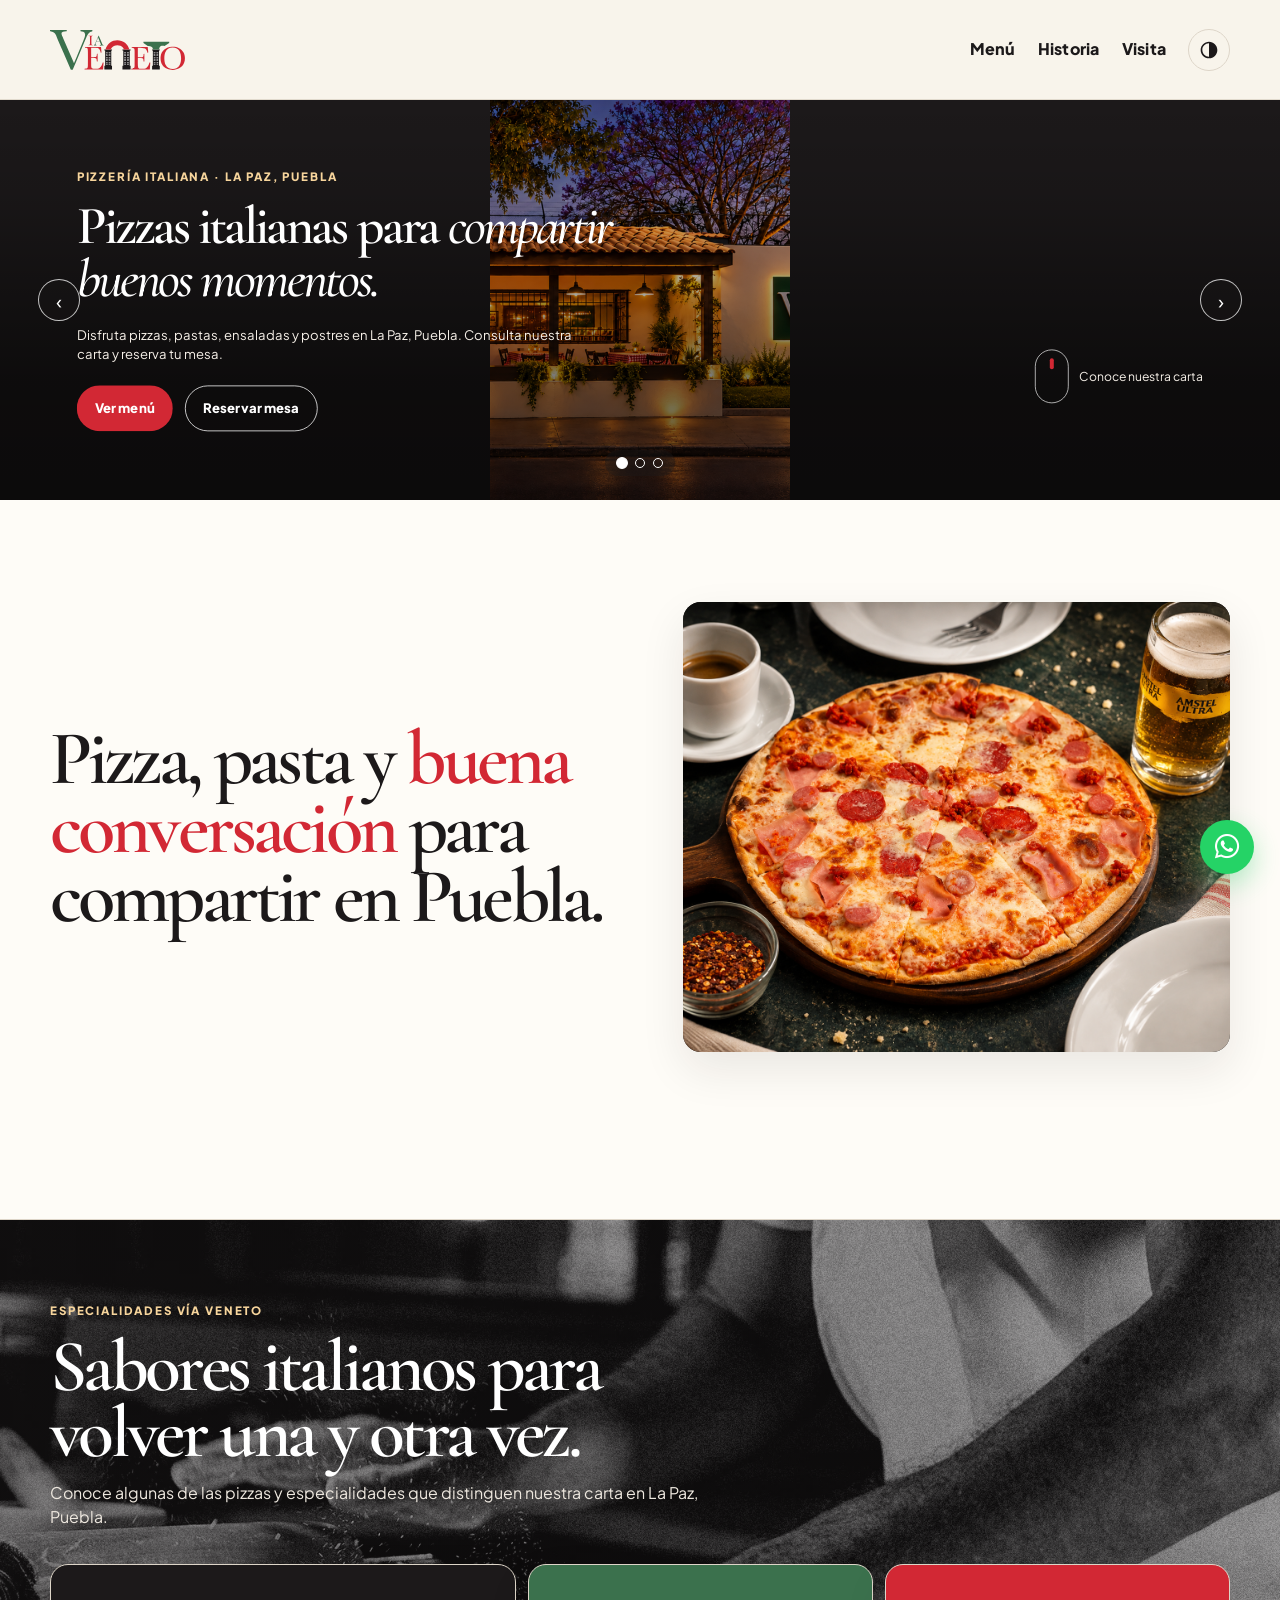
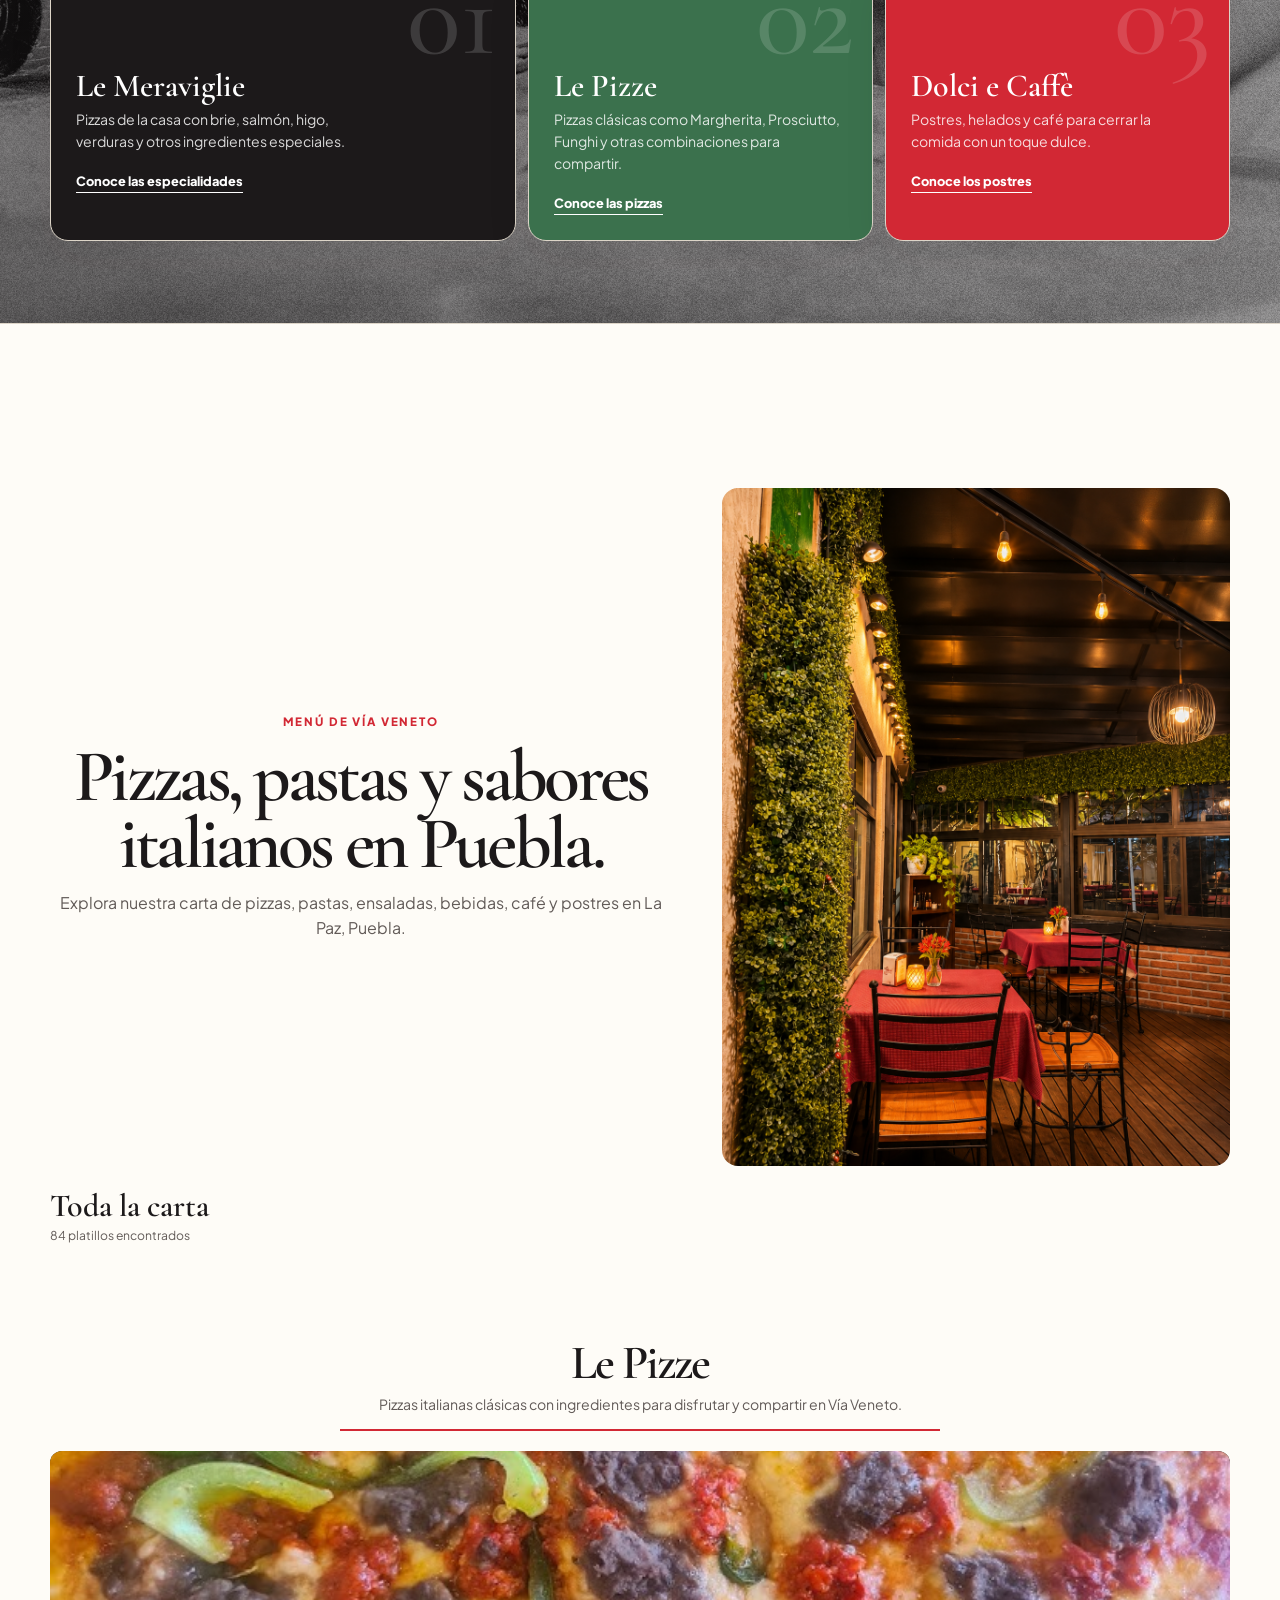
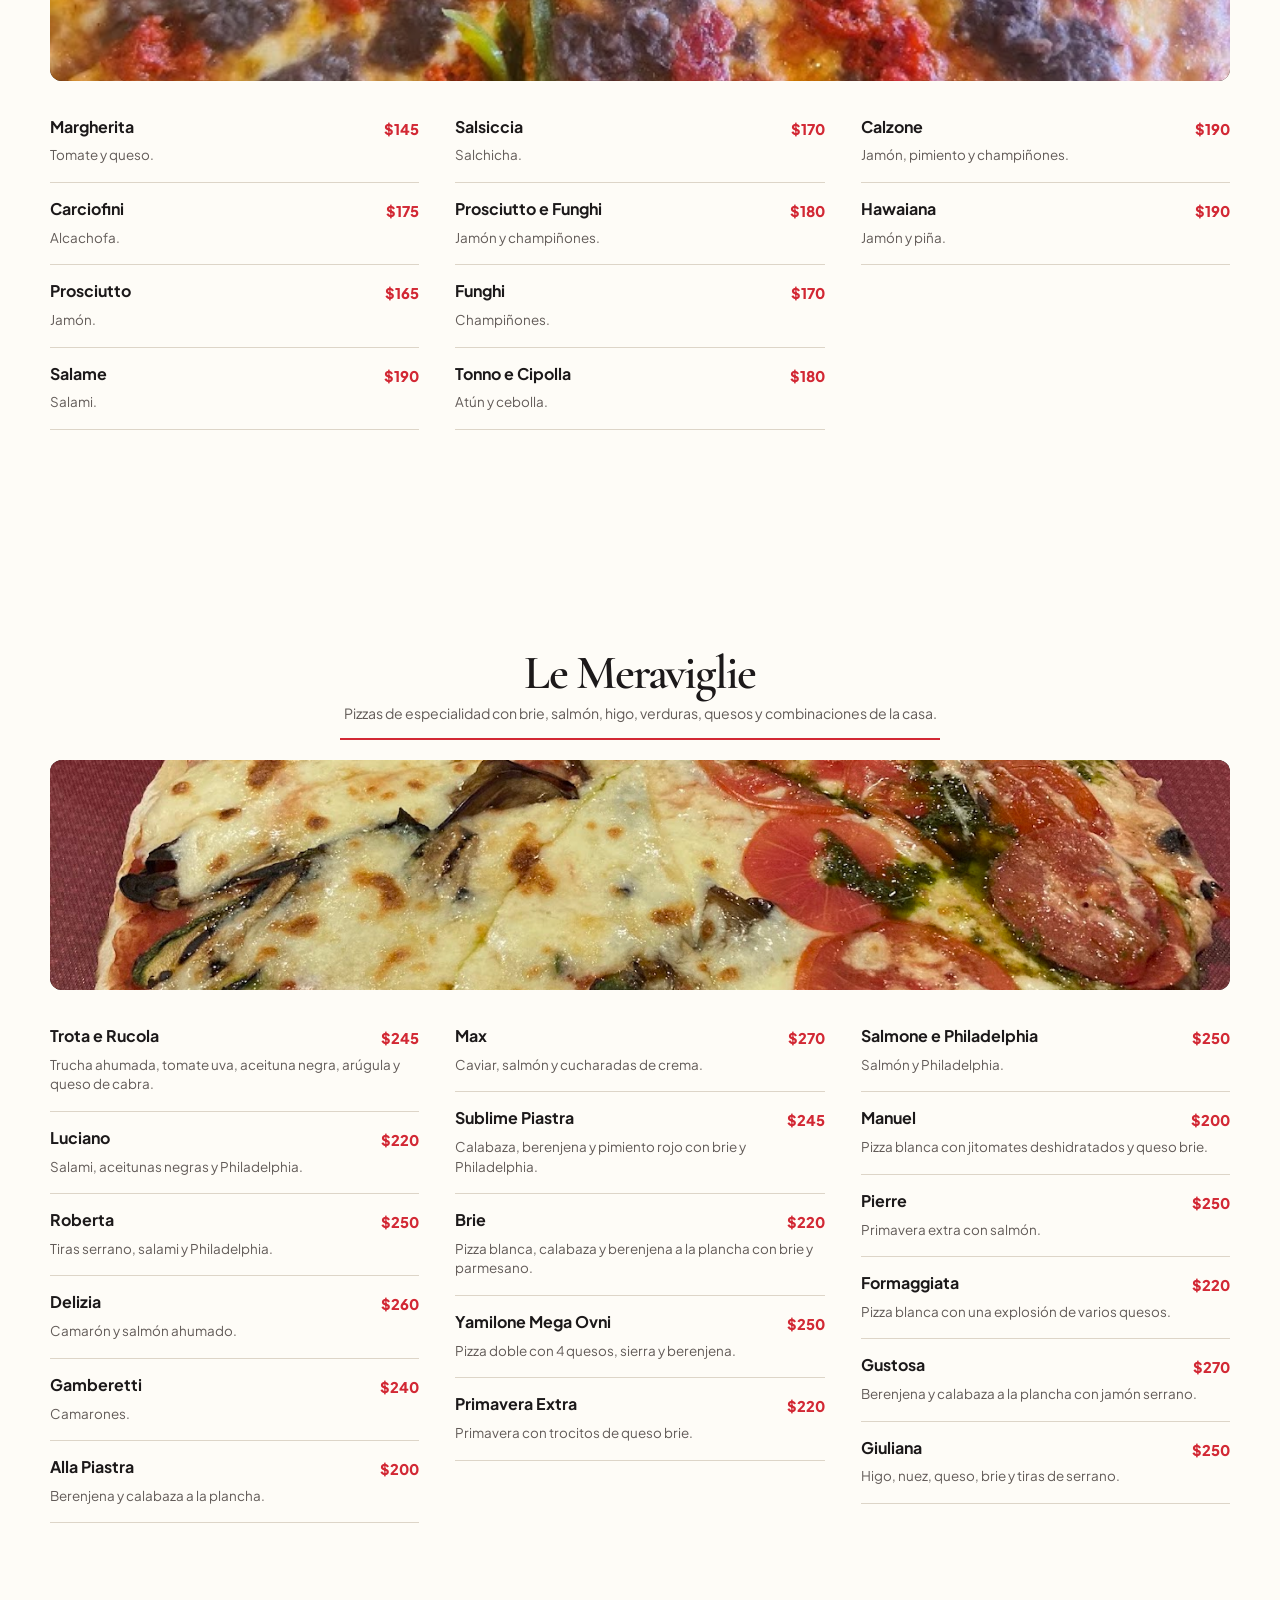
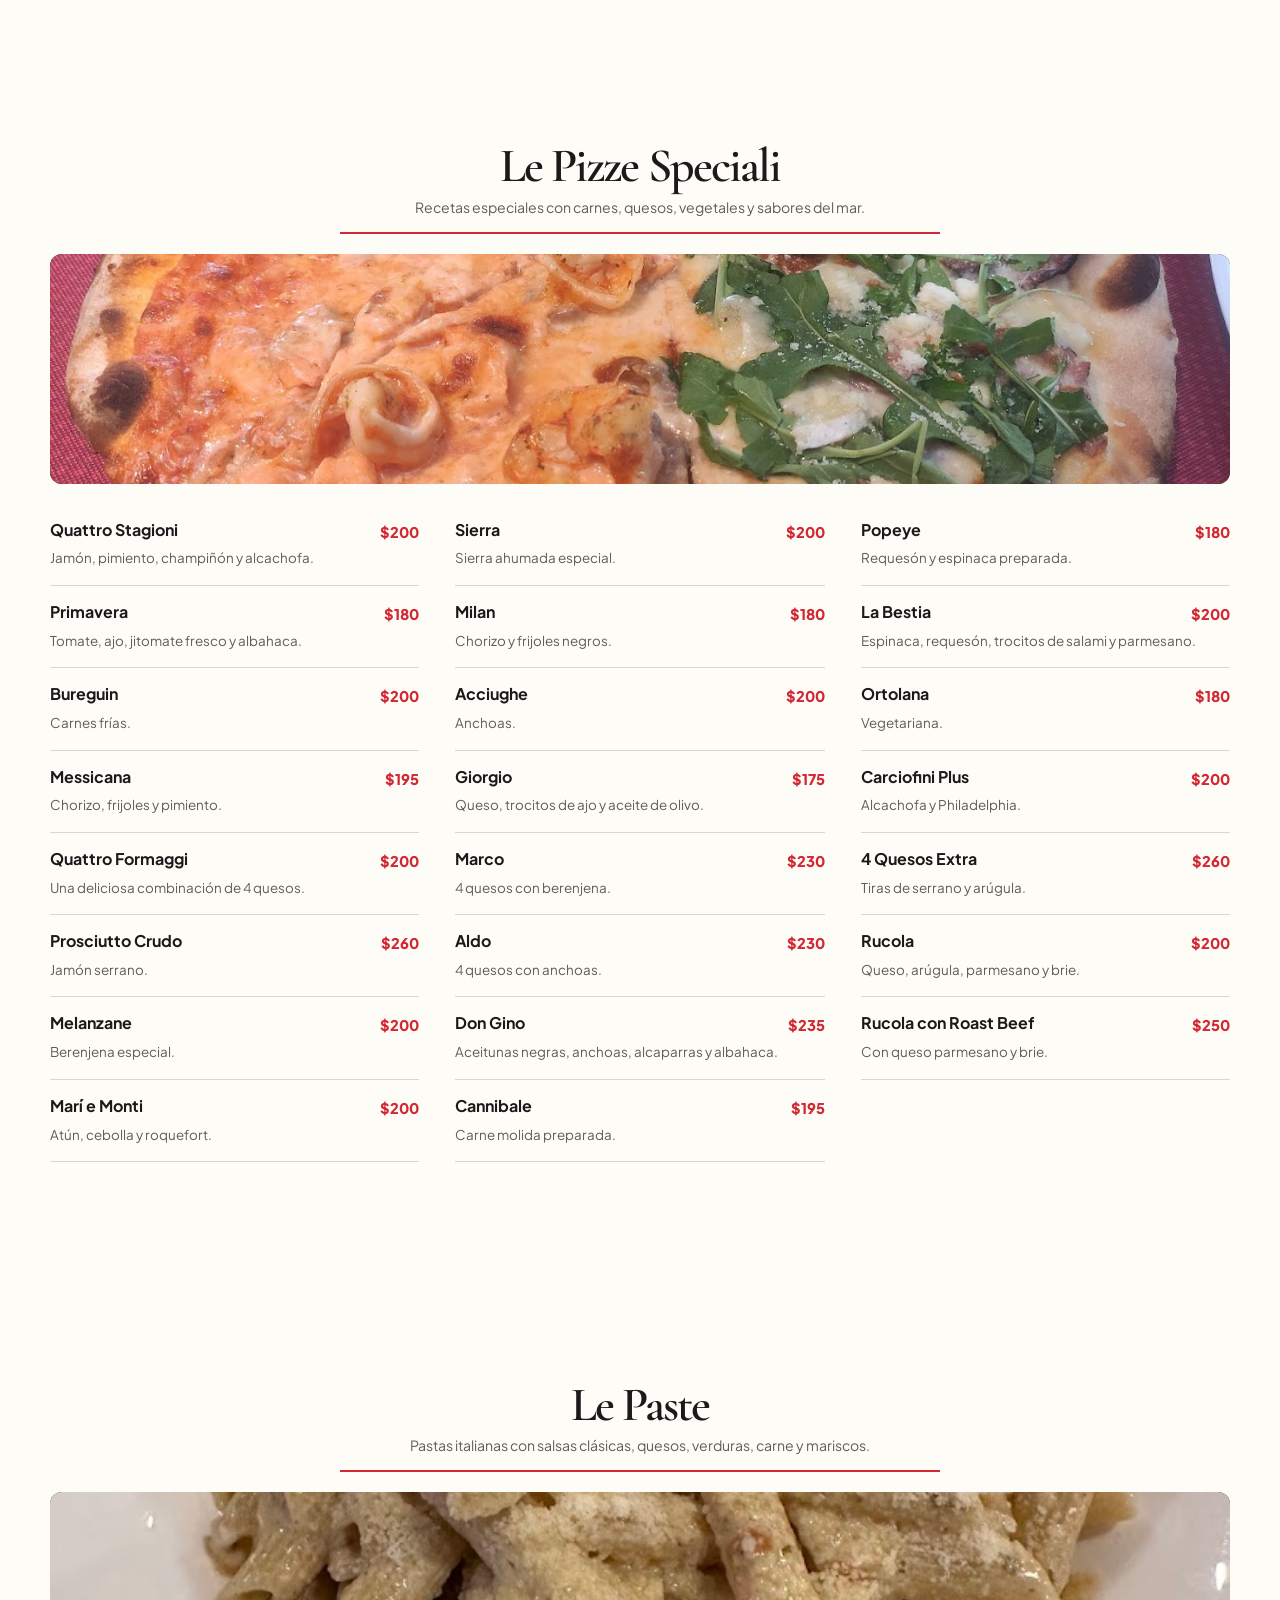
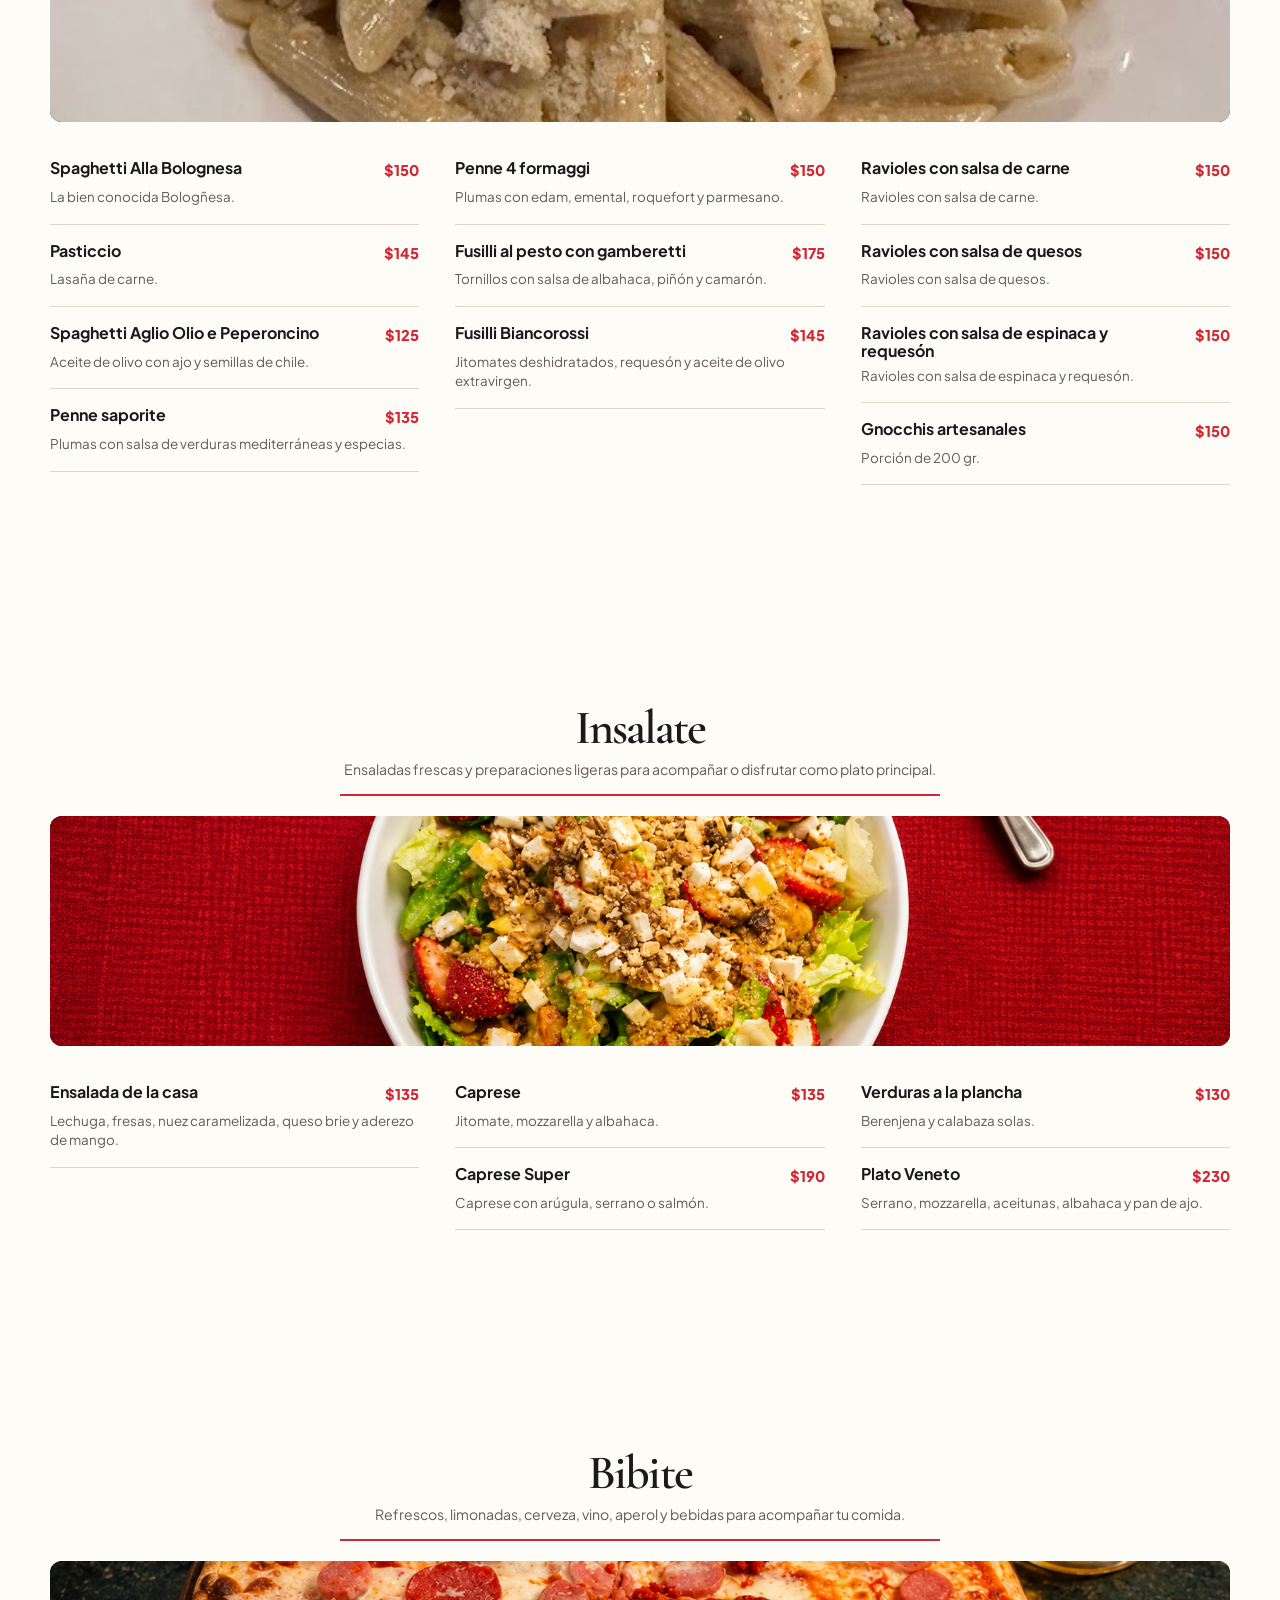
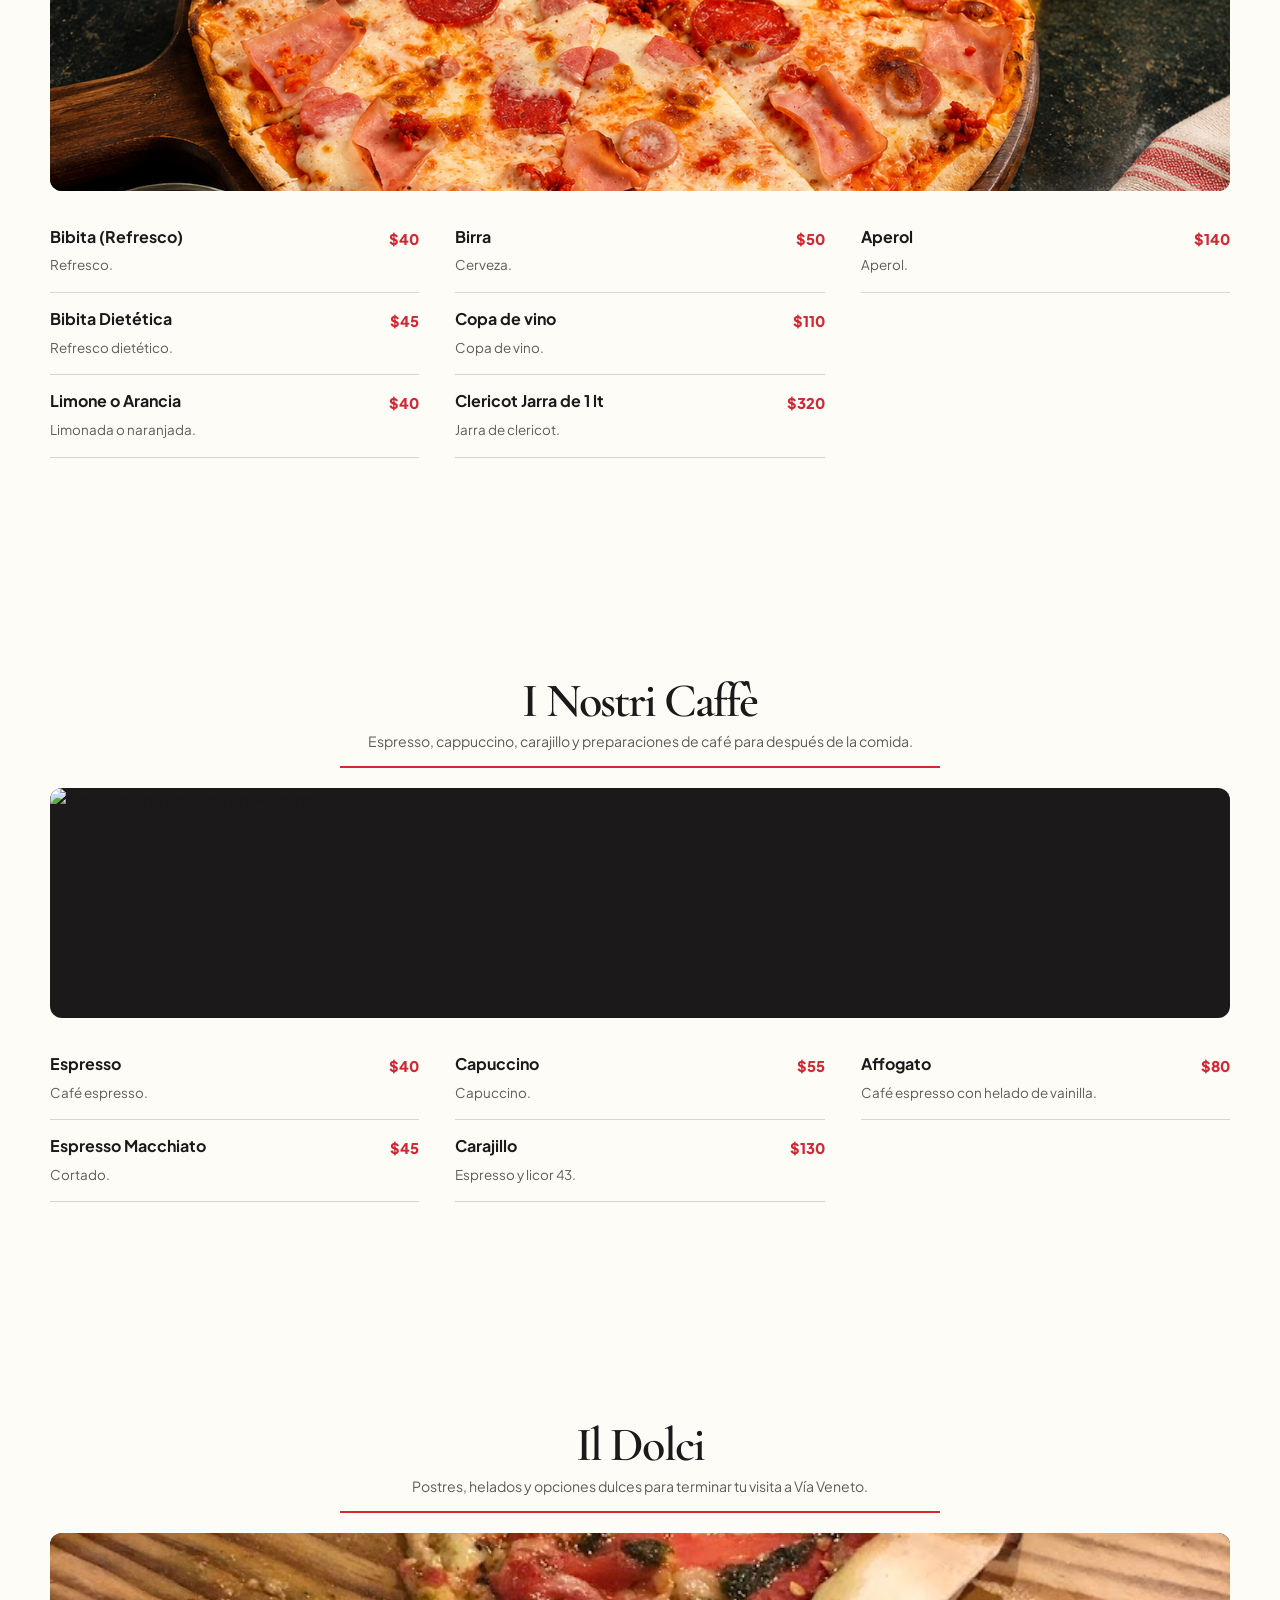
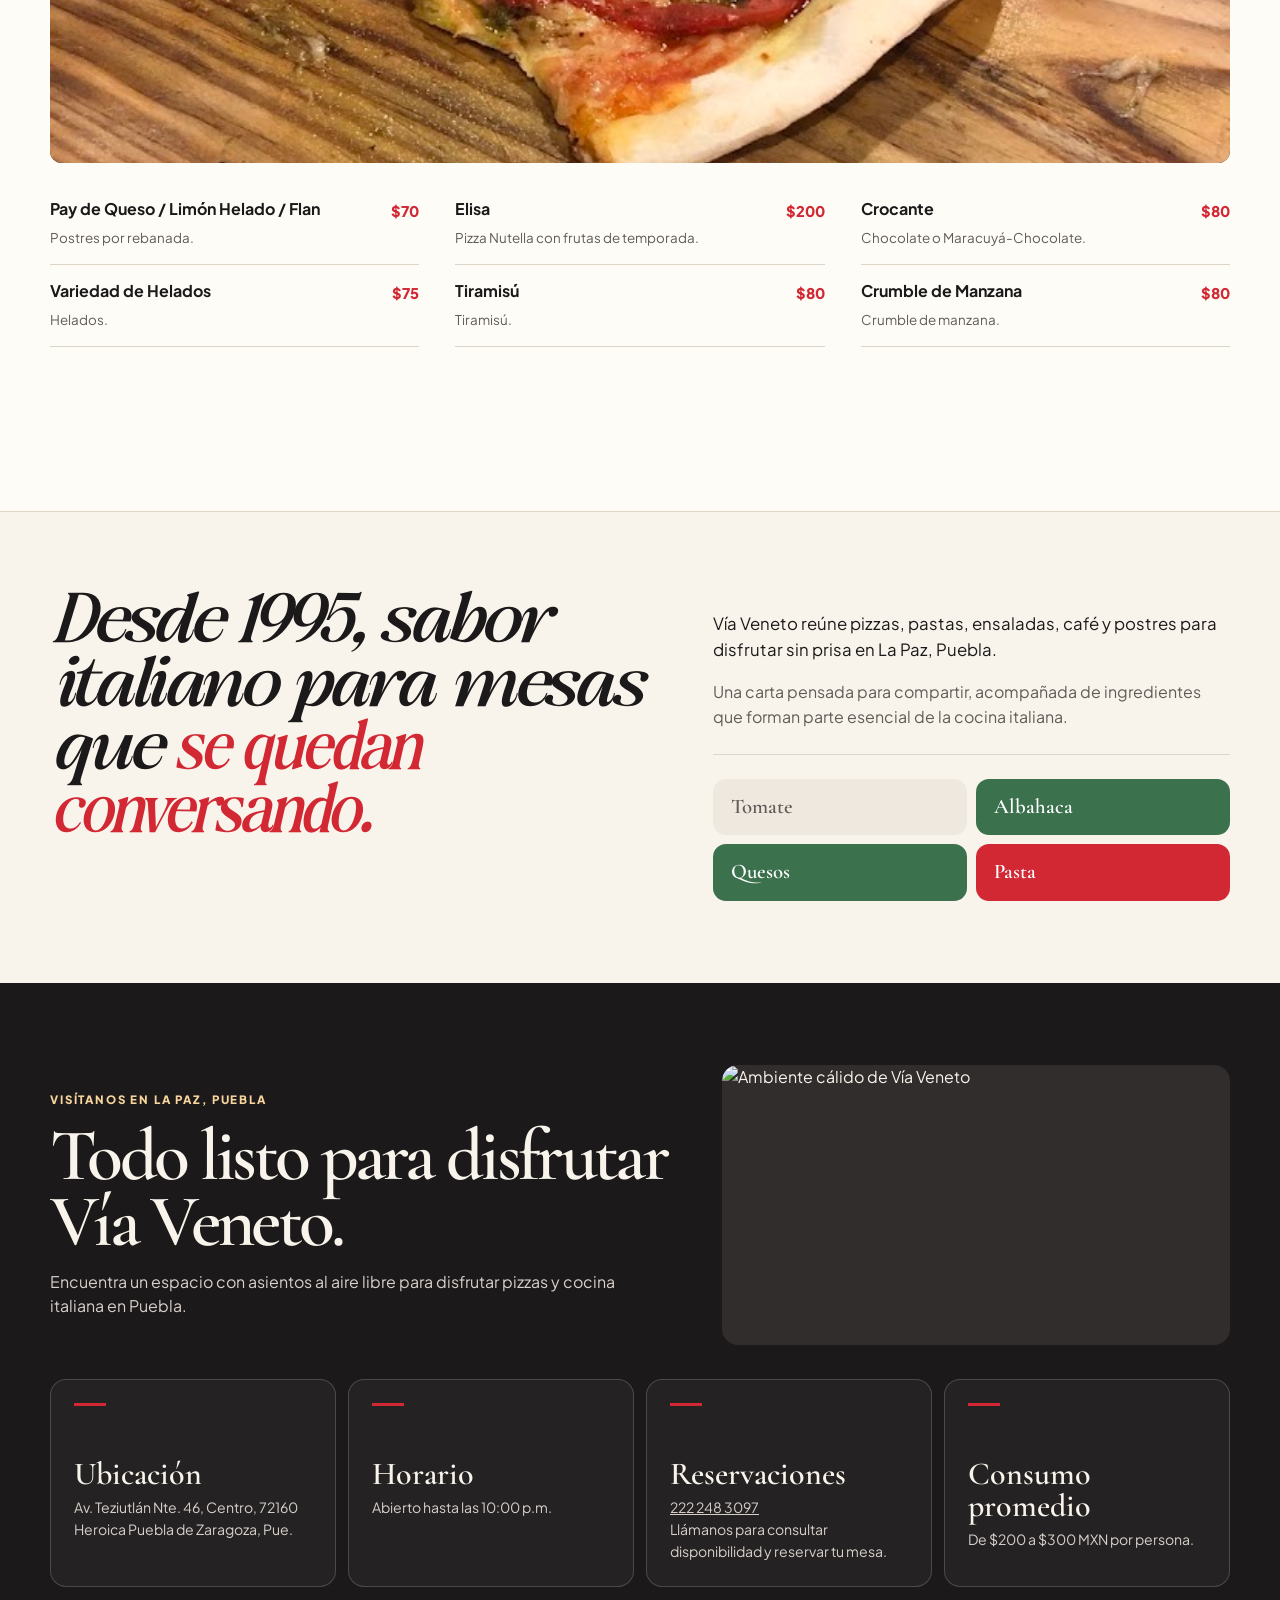
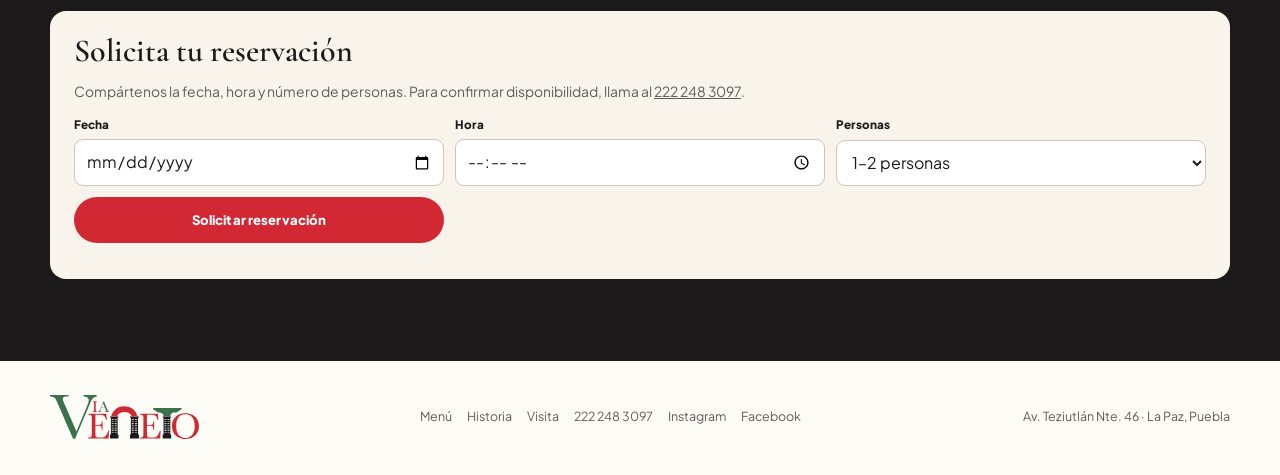
==== commit 79d7cf35: "Add responsive hero promotion carousel" ====
--- a/index.html
+++ b/index.html
@@ -20,7 +20,7 @@
     *{box-sizing:border-box}html{scroll-behavior:smooth;scroll-padding-top:calc(var(--header) + 20px)}body{margin:0;background:var(--ivory);color:var(--ink);font:400 16px/1.55 var(--sans);transition:background .25s var(--ease),color .25s var(--ease)}button,input,select{font:inherit}button{cursor:pointer}a{color:inherit}img,video{display:block;max-width:100%}:focus-visible{outline:3px solid var(--red);outline-offset:3px}.shell{width:min(1180px,calc(100% - 32px));margin-inline:auto}.skip{position:absolute;left:12px;top:-50px;background:var(--red);color:#fff;padding:10px 14px;z-index:1000}.skip:focus{top:12px}
     .header{height:var(--header);position:sticky;top:0;z-index:20;background:color-mix(in srgb,var(--ivory) 93%,transparent);border-bottom:1px solid color-mix(in srgb,var(--line) 85%,transparent);backdrop-filter:blur(14px)}.header-inner{height:100%;display:flex;align-items:center;justify-content:space-between;gap:22px}.logo{display:flex;align-items:center;flex:0 0 auto}.logo img{height:40px;width:auto;max-width:min(56vw,270px)}.desktop-nav{display:none;align-items:center;gap:22px;margin-left:auto}.desktop-nav a{font-size:.8rem;font-weight:800;text-decoration:none;letter-spacing:.015em}.desktop-nav a:hover{color:var(--red)}.header-actions{display:flex;align-items:center;gap:8px}.icon-btn{width:42px;height:42px;display:grid;place-items:center;border:1px solid var(--line);border-radius:50%;background:transparent;color:var(--ink);transition:transform .2s var(--ease),background .2s var(--ease)}.icon-btn:hover{transform:translateY(-2px);background:var(--soft)}.menu-toggle{display:grid}.cart-dot{display:inline-grid;place-items:center;min-width:18px;height:18px;padding:0 5px;border-radius:99px;background:var(--red);color:#fff;font-size:.66rem;font-weight:800}.mobile-menu{display:none;position:absolute;left:0;right:0;top:var(--header);padding:10px 16px 18px;background:var(--paper);border-bottom:1px solid var(--line);box-shadow:var(--shadow)}.mobile-menu.is-open{display:grid;gap:4px}.mobile-menu a{padding:13px 5px;text-decoration:none;font-weight:750;border-bottom:1px solid var(--line)}
     .button{min-height:46px;display:inline-flex;align-items:center;justify-content:center;gap:9px;padding:11px 17px;border:1px solid transparent;border-radius:999px;font-weight:800;font-size:.82rem;letter-spacing:.01em;text-decoration:none;white-space:nowrap;transition:transform .2s var(--ease),background .2s var(--ease),border .2s var(--ease)}.button:active{transform:scale(.98)}.button.primary{background:var(--red);color:#fff}.button.primary:hover{background:#B71928;transform:translateY(-2px)}.button.secondary{border-color:currentColor;color:var(--ink);background:transparent}.button.secondary:hover{background:var(--soft)}.button.green{background:var(--green);color:#fff}.button.small{min-height:38px;padding:8px 12px;font-size:.74rem}
-    .hero{position:relative;min-height:calc(100dvh - var(--header));overflow:hidden;display:grid;align-items:end;background:var(--charcoal);color:#fff}.hero-video,.hero-image{position:absolute;z-index:0;inset:0;width:100%;height:100%;object-fit:cover}.hero::before{content:"";position:absolute;z-index:1;inset:0;background:linear-gradient(to top,rgba(0,0,0,.58) 0%,rgba(0,0,0,.53) 30%,rgba(0,0,0,.33) 54%,rgba(0,0,0,.11) 78%,transparent 100%)}.hero-content{position:relative;z-index:2;width:min(1180px,calc(100% - 32px));margin:0 auto;padding:80px 0 50px}.eyebrow{display:block;color:#F7D59C;font-size:.72rem;font-weight:800;letter-spacing:.16em;text-transform:uppercase;margin-bottom:14px}.hero h1{margin:0;max-width:820px;font:600 clamp(3.3rem,8vw,6.8rem)/.86 var(--serif);letter-spacing:-.055em}.hero h1 em{font-weight:500}.hero p{max-width:500px;margin:20px 0 0;color:#F7F1E9;font-size:1rem}.hero-cta{display:flex;gap:10px;flex-wrap:wrap;margin-top:27px}.hero .secondary{color:#fff;border-color:rgba(255,255,255,.75)}.hero-note{position:absolute;right:0;bottom:28px;display:none;align-items:center;gap:10px;color:#F7F1E9;font-size:.76rem}.scroll-cue{width:34px;height:54px;border:1px solid rgba(255,255,255,.65);border-radius:99px;display:grid;place-items:start center;padding-top:8px}.scroll-cue i{width:4px;height:11px;border-radius:9px;background:var(--red);animation:drop 1.8s infinite var(--ease)}@keyframes drop{50%{transform:translateY(20px);opacity:.2}}
+     .hero{position:relative;min-height:calc(100dvh - var(--header));overflow:hidden;display:grid;align-items:end;background:var(--charcoal);color:#fff}.hero-image{position:absolute;z-index:0;inset:0;width:100%;height:100%;object-fit:cover;opacity:0;transition:opacity .8s var(--ease)}.hero-picture img{position:absolute;inset:0;width:100%;height:100%;object-fit:cover}.hero-picture.promo-banner img{object-fit:cover;object-position:center}.hero-image.is-active{opacity:1}.hero::before{content:"";position:absolute;z-index:1;inset:0;background:linear-gradient(to top,rgba(0,0,0,.58) 0%,rgba(0,0,0,.53) 30%,rgba(0,0,0,.33) 54%,rgba(0,0,0,.11) 78%,transparent 100%);transition:opacity .4s var(--ease)}.hero.is-image-only::before{opacity:0}.hero-content{position:relative;z-index:2;width:min(1180px,calc(100% - 32px));margin:0 auto;padding:80px 0 50px;transition:opacity .3s var(--ease)}.hero.is-image-only .hero-content{opacity:0;visibility:hidden;pointer-events:none}.eyebrow{display:block;color:#F7D59C;font-size:.72rem;font-weight:800;letter-spacing:.16em;text-transform:uppercase;margin-bottom:14px}.hero h1{margin:0;max-width:820px;font:600 clamp(3.3rem,8vw,6.8rem)/.86 var(--serif);letter-spacing:-.055em}.hero h1 em{font-weight:500}.hero p{max-width:500px;margin:20px 0 0;color:#F7F1E9;font-size:1rem}.hero-cta{display:flex;gap:10px;flex-wrap:wrap;margin-top:27px}.hero .secondary{color:#fff;border-color:rgba(255,255,255,.75)}.hero-note{position:absolute;right:0;bottom:28px;display:none;align-items:center;gap:10px;color:#F7F1E9;font-size:.76rem}.hero-carousel-controls{position:absolute;z-index:3;right:max(16px,calc((100vw - 1180px)/2));bottom:28px;display:flex;align-items:center;gap:12px}.hero-arrow{width:42px;height:42px;border:1px solid rgba(255,255,255,.75);border-radius:50%;background:rgba(28,25,26,.34);color:#fff;font-size:1.25rem;transition:background .2s var(--ease),transform .2s var(--ease)}.hero-arrow:hover{background:var(--red);transform:scale(1.05)}.hero-dots{display:flex;align-items:center;gap:8px}.hero-dot{width:10px;height:10px;padding:0;border:1px solid #fff;border-radius:50%;background:transparent;transition:background .2s var(--ease),transform .2s var(--ease)}.hero-dot[aria-current="true"]{background:#fff;transform:scale(1.2)}.scroll-cue{width:34px;height:54px;border:1px solid rgba(255,255,255,.65);border-radius:99px;display:grid;place-items:start center;padding-top:8px}.scroll-cue i{width:4px;height:11px;border-radius:9px;background:var(--red);animation:drop 1.8s infinite var(--ease)}@keyframes drop{50%{transform:translateY(20px);opacity:.2}}
     .intro{min-height:420px;padding:102px 0;border-bottom:1px solid var(--line);background:var(--paper)}.intro-grid{display:grid;grid-template-columns:1fr;gap:28px;align-items:center}.intro-statement{font:600 clamp(2.7rem,6vw,5.1rem)/.9 var(--serif);letter-spacing:-.05em}.intro-statement span{color:var(--red)}.intro-image{min-height:270px;margin:0;overflow:hidden;border-radius:18px;background:var(--charcoal);box-shadow:var(--shadow)}.intro-image img{width:100%;height:100%;min-height:270px;object-fit:cover}
     section{padding:82px 0}.heading{max-width:660px;margin-bottom:34px}.heading h2{margin:0;font:600 clamp(2.5rem,6vw,4.6rem)/.9 var(--serif);letter-spacing:-.05em}.heading p{margin:14px 0 0;color:var(--muted);max-width:54ch}.heading .eyebrow{color:var(--red)}.menu-intro{display:grid;grid-template-columns:1fr;gap:28px;align-items:center;padding-top:82px}.menu-intro .heading{margin:0 auto;text-align:center}.menu-intro .heading p{margin-right:auto;margin-left:auto}.menu-intro-image{min-height:220px;margin:0;overflow:hidden;border-radius:16px;background:var(--charcoal)}.menu-intro-image img{display:block;width:100%;height:100%;min-height:220px;object-fit:cover;object-position:center}
     #favoritos{position:relative;isolation:isolate;width:100%;max-width:none;padding:82px max(16px,calc((100vw - 1180px)/2));background-image:url("assets/eleccion-fondo.webp");background-size:cover;background-position:center;color:#fff}#favoritos::before{content:"";position:absolute;z-index:-1;inset:0;background:linear-gradient(90deg,rgba(28,25,26,.54),rgba(28,25,26,.39))}#favoritos .heading p{color:#EEE8DF}#favoritos .eyebrow{color:#F7D59C}.feature-grid{display:grid;grid-template-columns:1fr;gap:12px}.feature{position:relative;overflow:hidden;min-height:260px;padding:25px;border-radius:18px;background:var(--card);border:1px solid var(--line);box-shadow:var(--shadow);transition:transform .35s var(--ease)}.feature:hover{transform:translateY(-5px)}.feature:first-child{background:var(--charcoal);color:#fff}.feature:nth-child(2){background:var(--green);color:#fff}.feature:nth-child(3){background:var(--red);color:#fff}.feature .number{position:absolute;right:18px;top:8px;font:500 7rem/.8 var(--serif);opacity:.15}.feature h3{position:relative;margin:80px 0 7px;font:600 2rem/1 var(--serif)}.feature p{position:relative;margin:0;color:inherit;opacity:.83;font-size:.88rem;max-width:29ch}.feature a{position:relative;display:inline-flex;margin-top:19px;color:inherit;font-size:.8rem;font-weight:800;text-decoration:none;border-bottom:1px solid currentColor}
@@ -34,8 +34,22 @@
     @media(min-width:760px){.desktop-nav{display:flex}.menu-toggle{display:none}#favoritos{padding-top:82px;padding-bottom:82px}.feature-grid{grid-template-columns:1.15fr .85fr .85fr}.feature:first-child{grid-row:span 1}.menu-intro{grid-template-columns:1.1fr .9fr;gap:50px}.menu-intro-image,.menu-intro-image img{min-height:300px}.menu-list,.menu-list.single-category{grid-template-columns:1fr}.menu-holder-v2{column-count:2;column-gap:30px}.visit-intro{grid-template-columns:1.1fr .9fr;gap:50px}.visit-intro-image,.visit-intro-image img{min-height:280px}.visit-grid{grid-template-columns:repeat(3,1fr)}.story-layout{grid-template-columns:1.1fr .9fr}.reservation-grid{grid-template-columns:repeat(3,1fr)}.reservation-grid .button{align-self:end}.footer{padding-bottom:36px}.footer-inner{flex-direction:row;align-items:center;justify-content:space-between}.mobile-bar{display:none}.whatsapp-float{right:26px;bottom:26px}.drawer{align-items:center}.drawer-panel{border-radius:20px}.hero-note{display:flex}}
     .desktop-nav a,.mobile-menu a{font-size:16px}
     @media(min-width:1040px){.menu-list,.menu-list.single-category{grid-template-columns:1fr}.menu-holder-v2{column-count:3;column-gap:36px}.visit-grid{grid-template-columns:repeat(4,1fr)}.visit-grid .reservation{grid-column:span 4}.intro{min-height:720px}.intro-grid{grid-template-columns:1.05fr .95fr;align-items:center}.intro-image,.intro-image img{min-height:450px}.header-actions .button{display:inline-flex}}
-    @media(min-width:760px){.hero{min-height:75dvh}}
+    @media(max-width:759px){.hero{min-height:0;height:auto;max-height:1200px;aspect-ratio:3/4;grid-template-rows:minmax(0,1fr)}.hero-image,.hero-picture,.hero-picture img{height:100%;max-height:100%}.hero-image:not(.promo-banner){object-fit:contain}.hero-picture img{object-fit:contain}.hero-content{min-height:0;align-self:end}.hero-picture.promo-banner::before{content:"";position:absolute;inset:-18px;background:url("assets/banners/promo1-m.png") center/cover no-repeat;filter:blur(18px);opacity:.5;transform:scale(1.05)}.hero-picture.promo-banner img{object-fit:contain}.hero-carousel-controls{right:12px;bottom:14px;gap:8px}.hero-arrow{width:38px;height:38px}.hero-dots{gap:7px}}@media(min-width:760px){.hero{height:auto;max-height:1200px;min-height:0;aspect-ratio:1800/563}.hero-picture.promo-banner img,.hero-picture.promo2-banner img,.hero-picture.promo3-banner img{object-fit:contain}}
     @media(prefers-reduced-motion:reduce){*,*::before,*::after{animation-duration:.01ms!important;transition-duration:.01ms!important;scroll-behavior:auto!important}.hero-video{display:none}.reveal{opacity:1;transform:none}}
+  
+    .hero-carousel-controls{inset:0;right:auto;bottom:auto;width:100%;height:100%;display:block;pointer-events:none}.hero-carousel-controls .hero-arrow{position:absolute;top:calc(50% - 21px);transform:none;pointer-events:auto}.hero-carousel-controls [data-hero-prev]{left:clamp(14px,3vw,42px)}.hero-carousel-controls [data-hero-next]{right:clamp(14px,3vw,42px)}.hero-carousel-controls .hero-arrow:hover{transform:scale(1.05)}.hero-dots{position:absolute;left:50%;bottom:24px;transform:translateX(-50%);padding:8px 12px;border-radius:999px;background:rgba(28,25,26,.42);pointer-events:auto}@media(max-width:759px){.hero-carousel-controls .hero-arrow{top:calc(50% - 19px)}}
+    .hero-content{width:min(1180px,calc(100% - 48px));padding:clamp(28px,5vh,64px) 0 clamp(82px,10vh,110px)}.hero h1{font-size:clamp(2.7rem,6vw,5.8rem);line-height:.94}.hero p{font-size:clamp(.9rem,1.5vw,1rem)}
+    @media(min-width:760px) and (max-width:1100px){.hero-content{padding:34px 0 78px}.hero h1{font-size:clamp(3rem,6vw,4.5rem)}}
+    @media(max-width:759px){.hero-content{width:calc(100% - 40px);padding:30px 0 78px}.hero h1{max-width:13ch;font-size:clamp(2.55rem,10vw,3.35rem);line-height:.96;letter-spacing:-.045em}.hero p{max-width:38ch;margin-top:14px;font-size:.9rem;line-height:1.45}.hero-cta{gap:8px;margin-top:20px}.hero-cta .button{min-height:44px;padding:10px 14px;font-size:.76rem}.hero .eyebrow{font-size:.65rem;letter-spacing:.12em;margin-bottom:10px}}
+    @media(max-height:850px){.hero h1{font-size:clamp(2.45rem,6.2vh,4.4rem)}}
+    @media(max-width:759px) and (max-height:850px){.hero h1{font-size:clamp(2.15rem,6vh,2.8rem)}.hero p{font-size:clamp(.78rem,1.9vh,.9rem)}}
+    .hero-content{width:min(1100px,calc(100% - clamp(36px,9vw,160px)));padding:clamp(18px,4vh,54px) 0 clamp(72px,9vh,96px)}.hero h1{max-width:13ch;font-size:clamp(2rem,min(5vw,8vh),5rem);line-height:.98;overflow-wrap:normal}.hero p{max-width:44ch;font-size:clamp(.82rem,1.2vw,1rem);line-height:1.45}.hero-cta{gap:clamp(7px,1vw,12px)}
+    @media(max-width:759px){.hero-content{width:calc(100% - 36px);padding:clamp(14px,3vh,24px) 0 clamp(70px,10vh,84px)}.hero h1{max-width:12ch;font-size:clamp(2rem,min(9vw,6.3vh),2.8rem);line-height:.98}.hero p{max-width:36ch;margin-top:clamp(9px,1.7vh,14px);font-size:clamp(.78rem,2.45vw,.9rem);line-height:1.38}.hero-cta{margin-top:clamp(12px,2.5vh,20px);gap:7px}.hero-cta .button{min-height:42px;padding:9px 13px;font-size:clamp(.7rem,2.25vw,.78rem)}}
+    .hero-content{align-self:center;padding-block:0}
+    @media(max-width:759px){.hero-content{align-self:center;padding-block:0}}
+    .hero-content{position:absolute;top:50%;left:50%;transform:translate(-50%,-50%);margin:0;padding:0}
+    @media(min-width:760px) and (max-width:1700px){.hero-content{width:calc(100% - clamp(64px,12vw,190px));max-width:1280px}.hero h1{max-width:22ch;font-size:clamp(2.4rem,4.2vw,4.8rem);line-height:.98}.hero p{max-width:52ch;font-size:clamp(.82rem,1vw,1rem)}.hero-cta{margin-top:clamp(14px,2.5vh,22px)}}
+    @media(min-width:760px) and (max-width:1023px){.hero-content{width:calc(100% - 120px)}.hero h1{max-width:24ch;font-size:clamp(2rem,4vw,2.5rem);line-height:.98}.hero p{max-width:46ch;margin-top:8px;font-size:.78rem;line-height:1.3}.hero-cta{margin-top:12px}.hero-cta .button{min-height:40px;padding:8px 12px;font-size:.72rem}.hero .eyebrow{font-size:.62rem;margin-bottom:7px}}
   </style>
 </head>
 <body>
@@ -51,8 +65,11 @@
 
   <main>
     <section class="hero" id="inicio" aria-label="Presentación de Vía Veneto">
-      <img class="hero-image" src="assets/Restaurante Via Veneto de Noche.png" alt="" aria-hidden="true">
-      <div class="hero-content"><span class="eyebrow">Pizzería italiana · La Paz, Puebla</span><h1>Pizzas italianas para <em>compartir buenos momentos.</em></h1><p>Disfruta pizzas, pastas, ensaladas y postres en La Paz, Puebla. Consulta nuestra carta y reserva tu mesa.</p><div class="hero-cta"><a class="button primary" href="#menu">Ver menú</a><a class="button secondary" href="#visita">Reservar mesa</a></div><div class="hero-note"><span class="scroll-cue" aria-hidden="true"><i></i></span><span>Conoce nuestra carta</span></div></div>
+       <picture class="hero-picture hero-image promo3-banner is-active"><source media="(max-width: 759px)" srcset="assets/banners/promo3-m.png"><img src="assets/banners/promo3-e.png" alt="" aria-hidden="true"></picture>
+       <picture class="hero-picture hero-image promo-banner"><source media="(max-width: 759px)" srcset="assets/banners/promo1-m.png"><img src="assets/banners/promo1-e.png" alt="" aria-hidden="true"></picture>
+       <picture class="hero-picture hero-image promo2-banner"><source media="(max-width: 759px)" srcset="assets/banners/promo2-m.png"><img src="assets/banners/promo2-e.png" alt="" aria-hidden="true"></picture>
+       <div class="hero-content"><span class="eyebrow">Pizzería italiana · La Paz, Puebla</span><h1>Pizzas italianas para <em>compartir buenos momentos.</em></h1><p>Disfruta pizzas, pastas, ensaladas y postres en La Paz, Puebla. Consulta nuestra carta y reserva tu mesa.</p><div class="hero-cta"><a class="button primary" href="#menu">Ver menú</a><a class="button secondary" href="#visita">Reservar mesa</a></div><div class="hero-note"><span class="scroll-cue" aria-hidden="true"><i></i></span><span>Conoce nuestra carta</span></div></div>
+       <div class="hero-carousel-controls" role="group" aria-label="Controles de promociones"><button class="hero-arrow" type="button" data-hero-prev aria-label="Promoción anterior">‹</button><div class="hero-dots" aria-label="Seleccionar promoción"><button class="hero-dot" type="button" aria-label="Promoción 1" aria-current="true" data-hero-dot="0"></button><button class="hero-dot" type="button" aria-label="Promoción 2" aria-current="false" data-hero-dot="1"></button><button class="hero-dot" type="button" aria-label="Promoción 3" aria-current="false" data-hero-dot="2"></button></div><button class="hero-arrow" type="button" data-hero-next aria-label="Siguiente promoción">›</button></div>
     </section>
 
     <section class="intro"><div class="shell intro-grid"><div class="intro-statement reveal">Pizza, pasta y <span>buena conversación</span> para compartir en Puebla.</div><figure class="intro-image reveal"><img src="assets/Pizza artesanal con cerveza y café.png" alt="Pizza artesanal acompañada de cerveza y café"></figure></div></section>
@@ -95,7 +112,8 @@
     $('#reservationForm').addEventListener('submit',e=>{e.preventDefault();$('#reservationStatus').textContent='Tu solicitud está lista. Llámanos al 222 248 3097 para confirmar disponibilidad.';toast('Solicitud lista')});
     $('#menuToggle').addEventListener('click',()=>{const m=$('#mobileMenu'),is=m.classList.toggle('is-open');$('#menuToggle').setAttribute('aria-expanded',is)});document.querySelectorAll('#mobileMenu a').forEach(a=>a.addEventListener('click',()=>$('#mobileMenu').classList.remove('is-open')));$('#themeToggle').addEventListener('click',()=>{const d=document.documentElement;d.dataset.theme=d.dataset.theme==='dark'?'light':'dark';localStorage.setItem('vv-theme',d.dataset.theme)});if(localStorage.getItem('vv-theme'))document.documentElement.dataset.theme=localStorage.getItem('vv-theme');
     const observer=new IntersectionObserver(entries=>entries.forEach(e=>{if(e.isIntersecting){e.target.classList.add('is-visible');observer.unobserve(e.target)}}),{threshold:.14});document.querySelectorAll('.reveal').forEach(x=>observer.observe(x));let timer;function toast(t){const el=$('#toast');el.textContent=t;el.classList.add('show');clearTimeout(timer);timer=setTimeout(()=>el.classList.remove('show'),2600)}
-    renderMenu();
+     renderMenu();
+     const heroSlides=[...document.querySelectorAll('.hero-image')],heroDots=[...document.querySelectorAll('[data-hero-dot]')],hero=document.querySelector('.hero');let heroIndex=0,heroTimer;function showHeroSlide(index){heroIndex=(index+heroSlides.length)%heroSlides.length;heroSlides.forEach((slide,i)=>slide.classList.toggle('is-active',i===heroIndex));heroDots.forEach((dot,i)=>dot.setAttribute('aria-current',String(i===heroIndex)));hero.classList.toggle('is-image-only',heroIndex!==0);hero.classList.toggle('is-promo-active',heroIndex===1)}function stopHeroTimer(){clearInterval(heroTimer)}function startHeroTimer(){stopHeroTimer();if(!matchMedia('(prefers-reduced-motion: reduce)').matches&&!document.hidden)heroTimer=setInterval(()=>showHeroSlide(heroIndex+1),4000)}document.querySelector('[data-hero-prev]').addEventListener('click',()=>{showHeroSlide(heroIndex-1);startHeroTimer()});document.querySelector('[data-hero-next]').addEventListener('click',()=>{showHeroSlide(heroIndex+1);startHeroTimer()});heroDots.forEach(dot=>dot.addEventListener('click',()=>{showHeroSlide(Number(dot.dataset.heroDot));startHeroTimer()}));hero.addEventListener('mouseenter',stopHeroTimer);hero.addEventListener('mouseleave',startHeroTimer);hero.addEventListener('focusin',stopHeroTimer);hero.addEventListener('focusout',startHeroTimer);document.addEventListener('visibilitychange',startHeroTimer);startHeroTimer();
   </script>
 </body>
 </html>
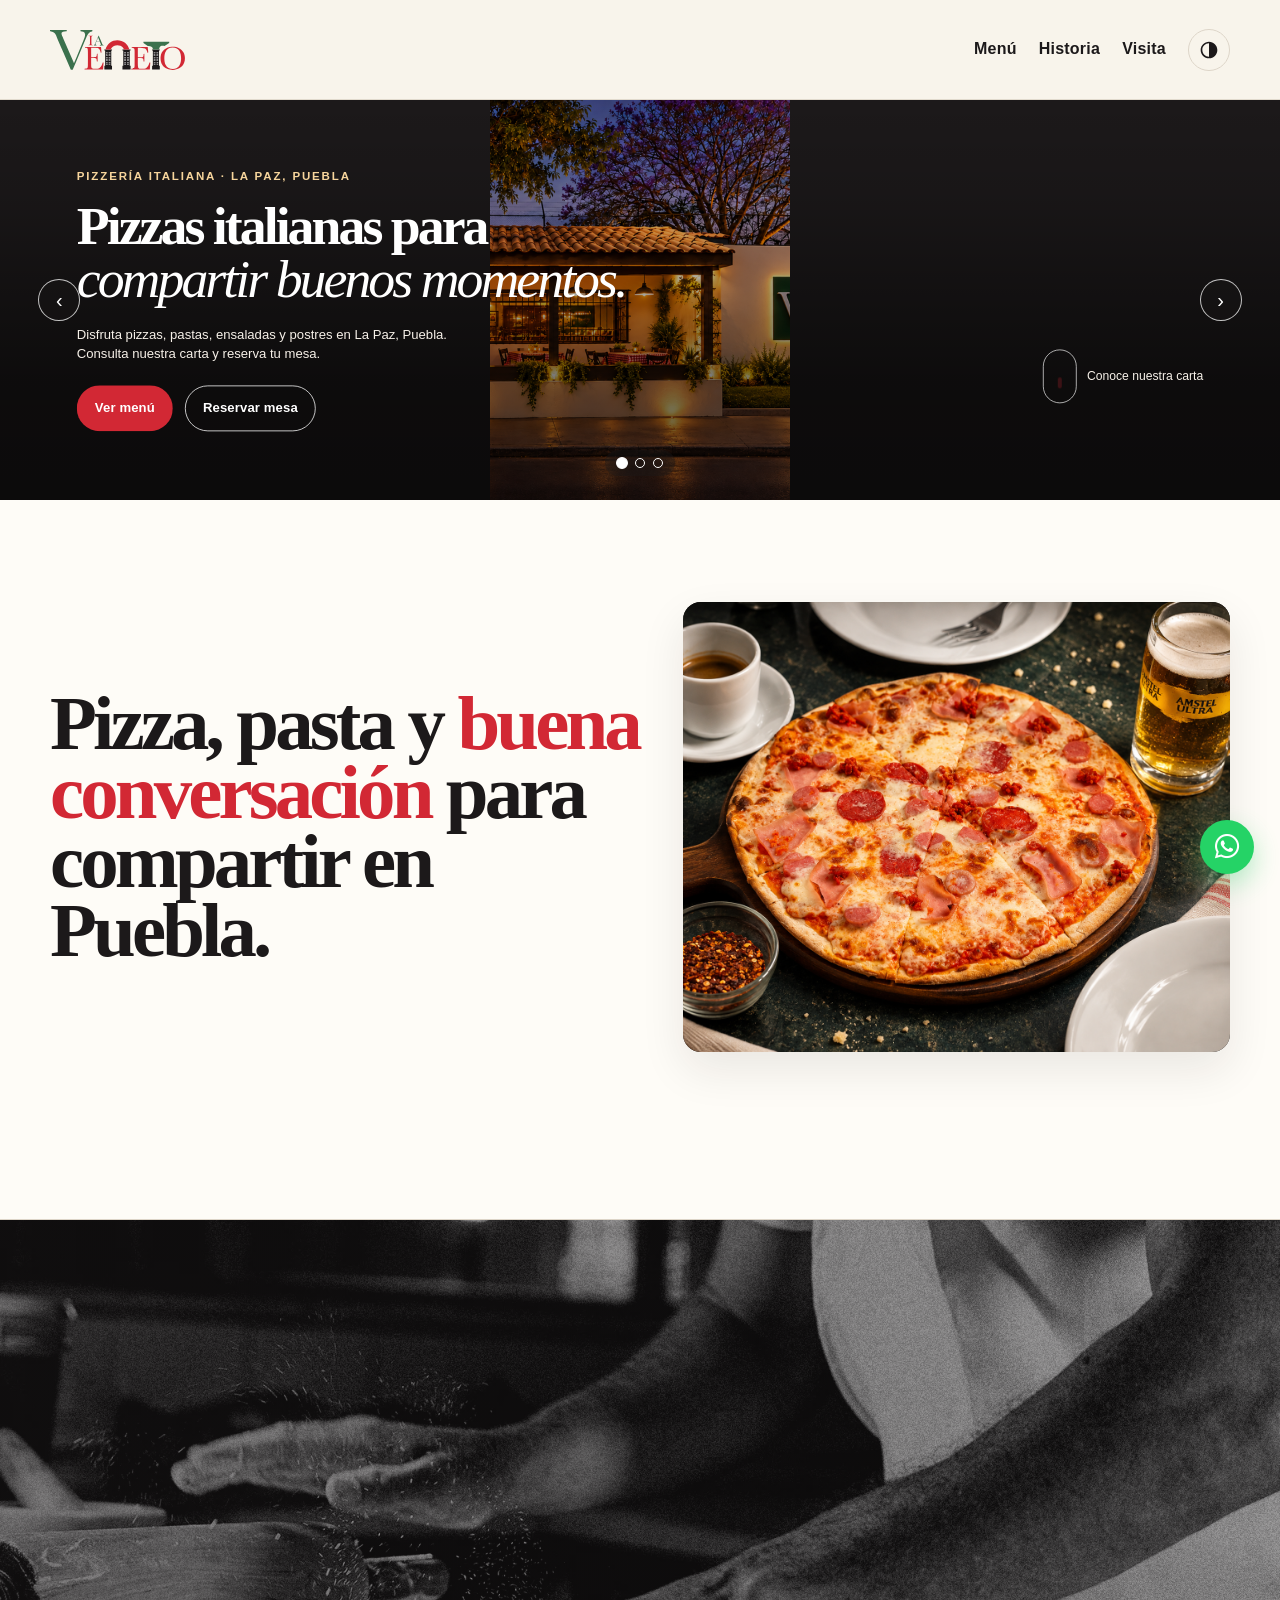
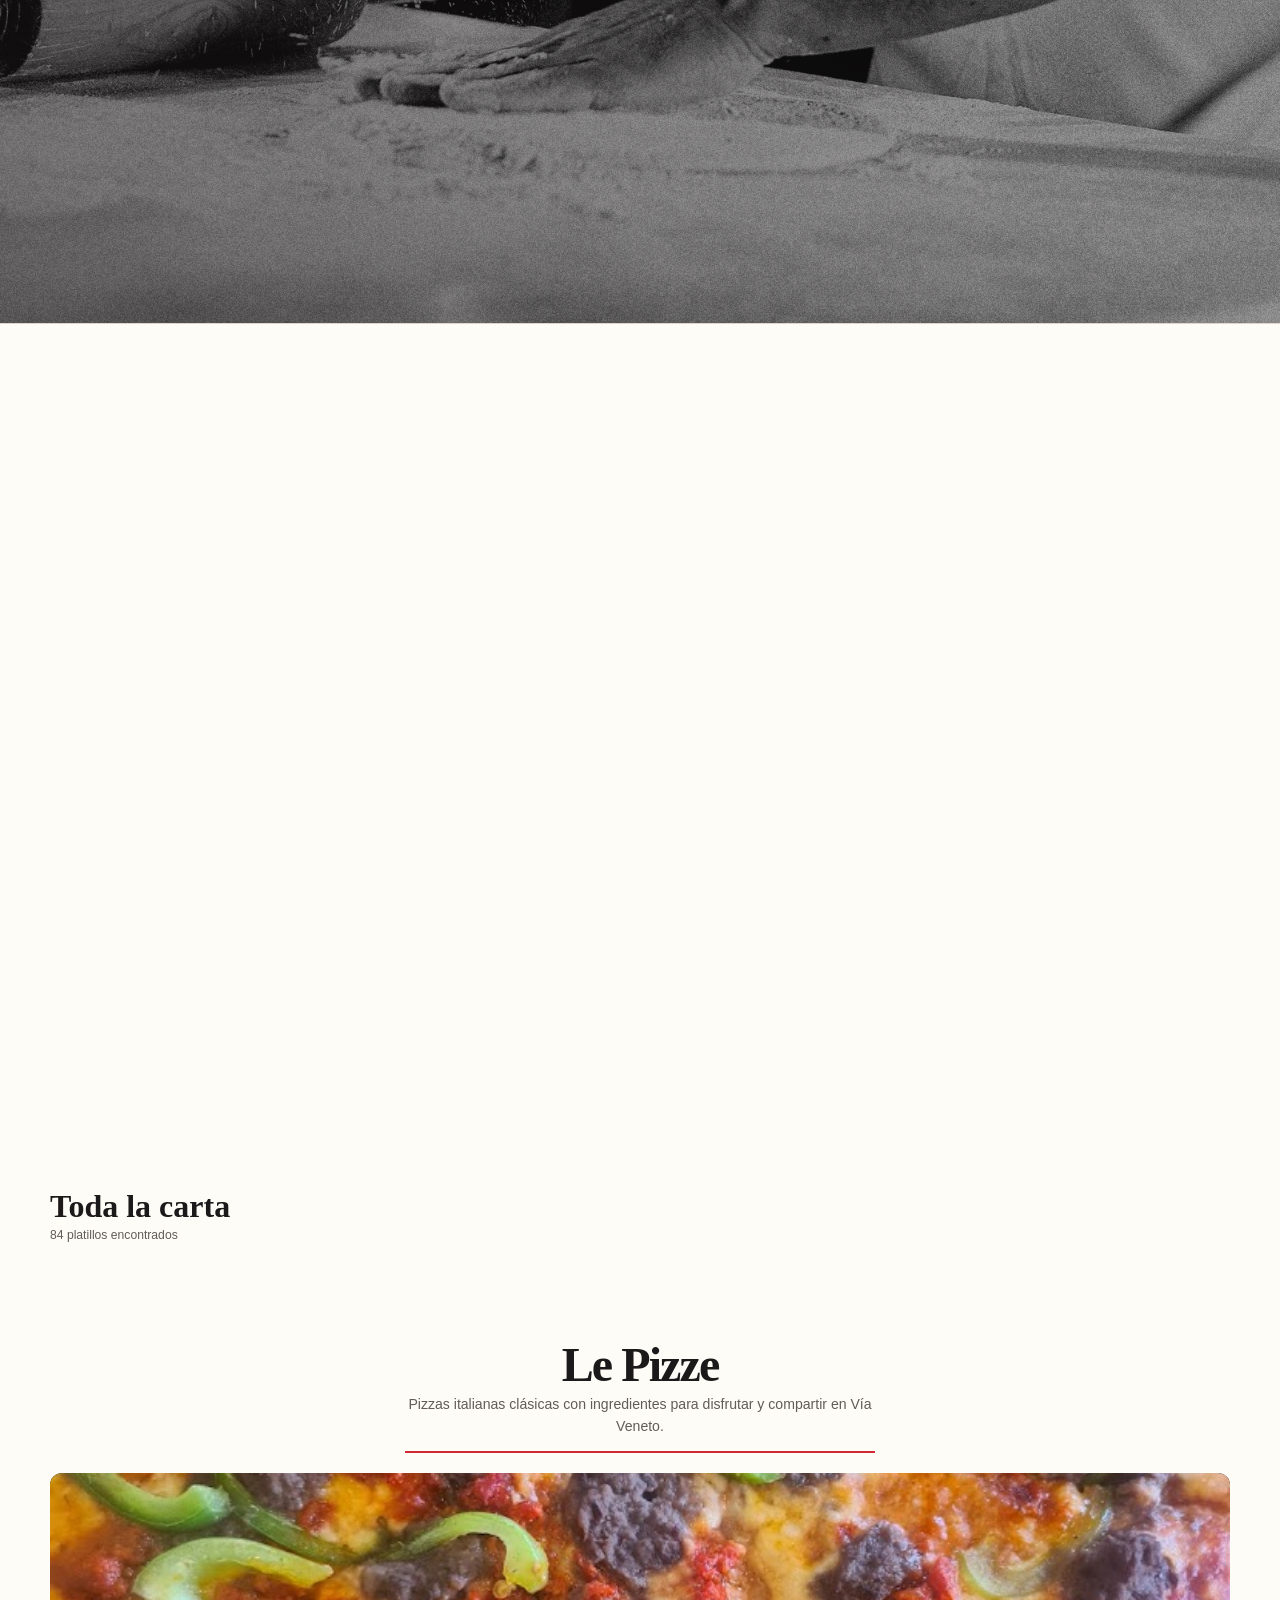
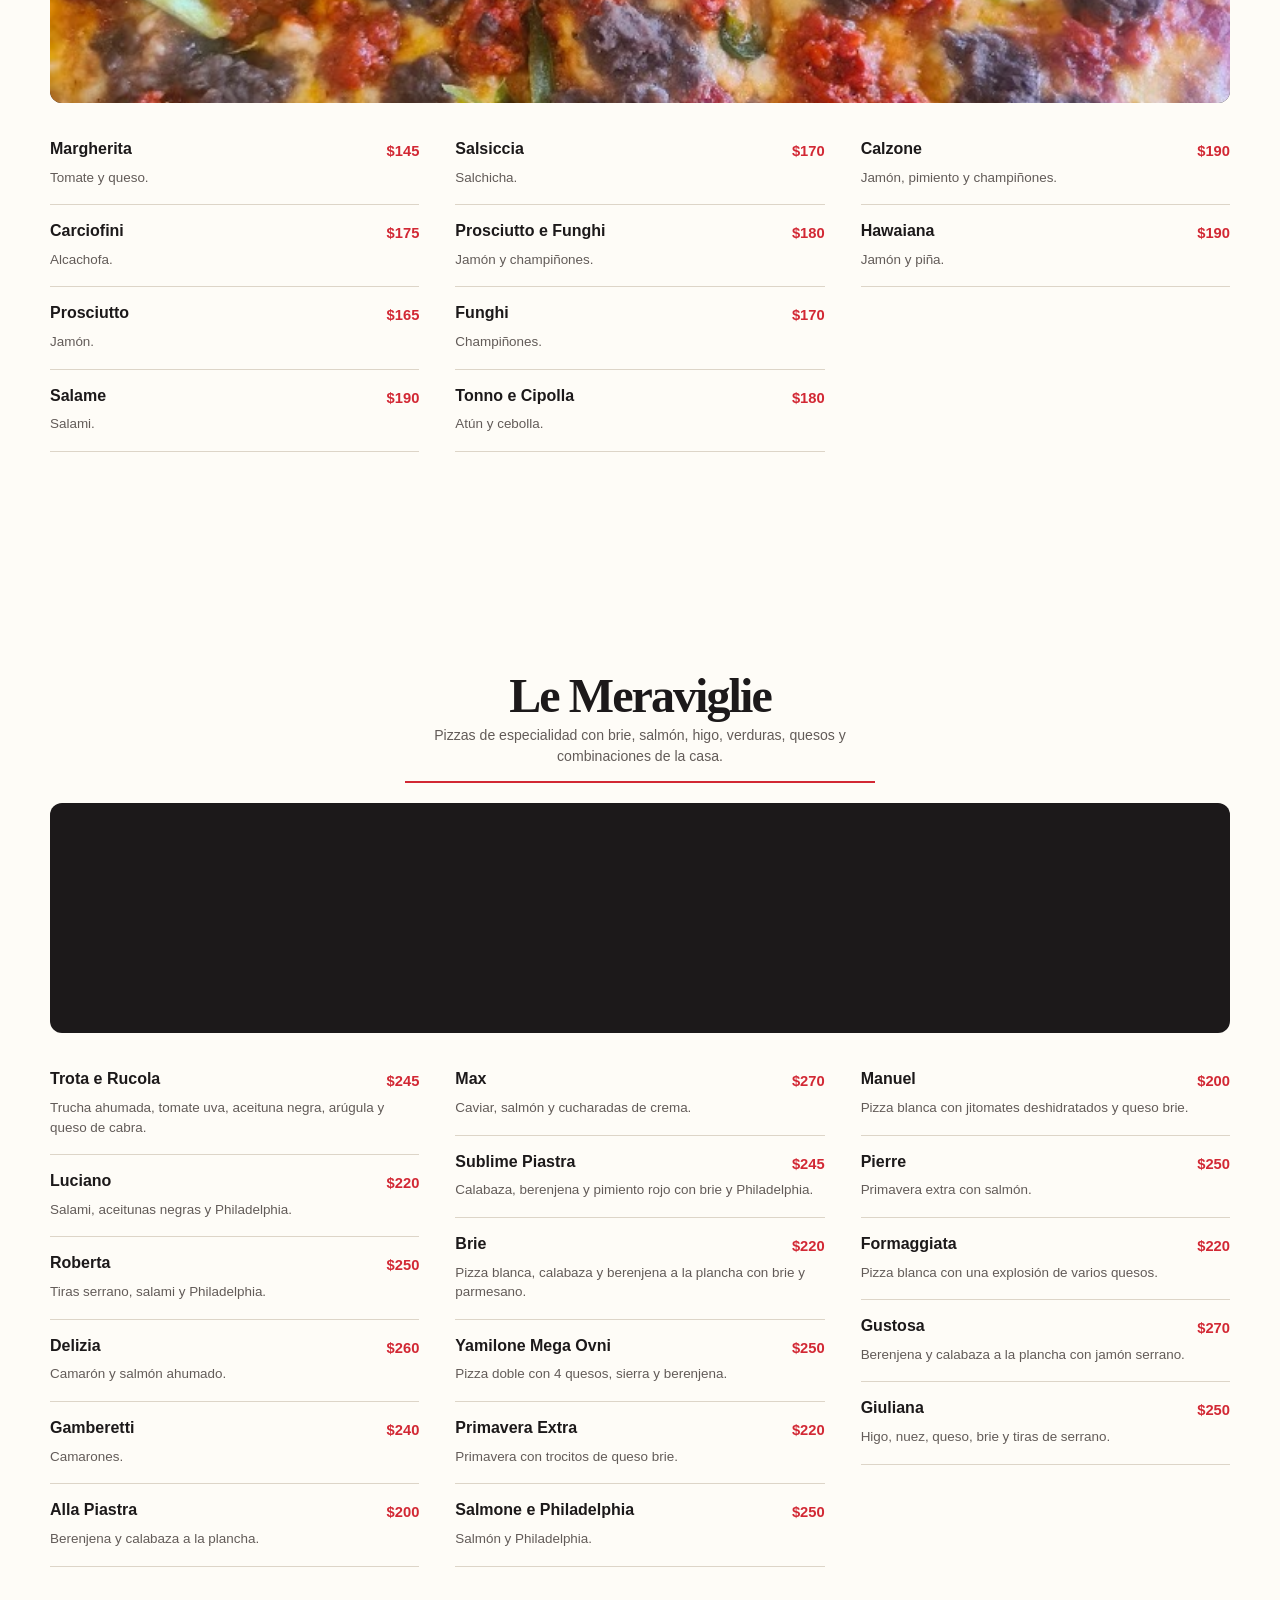
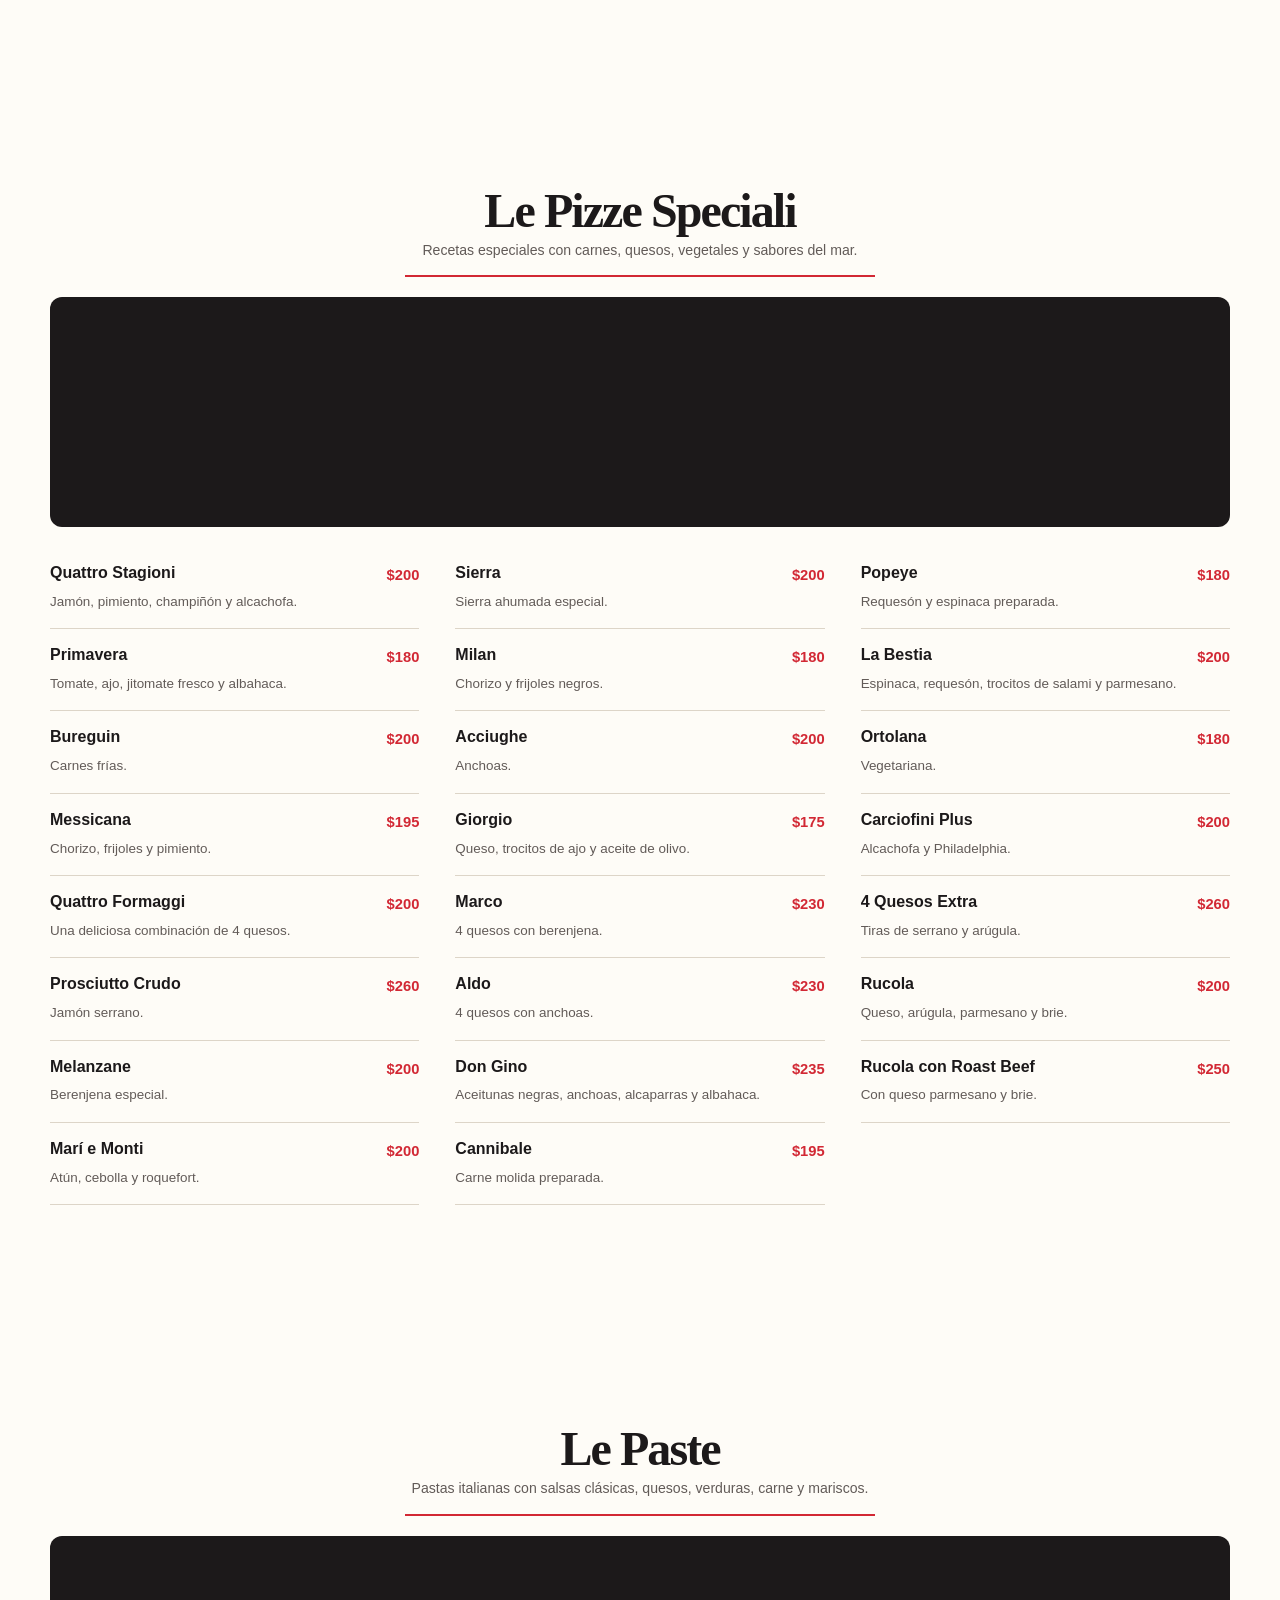
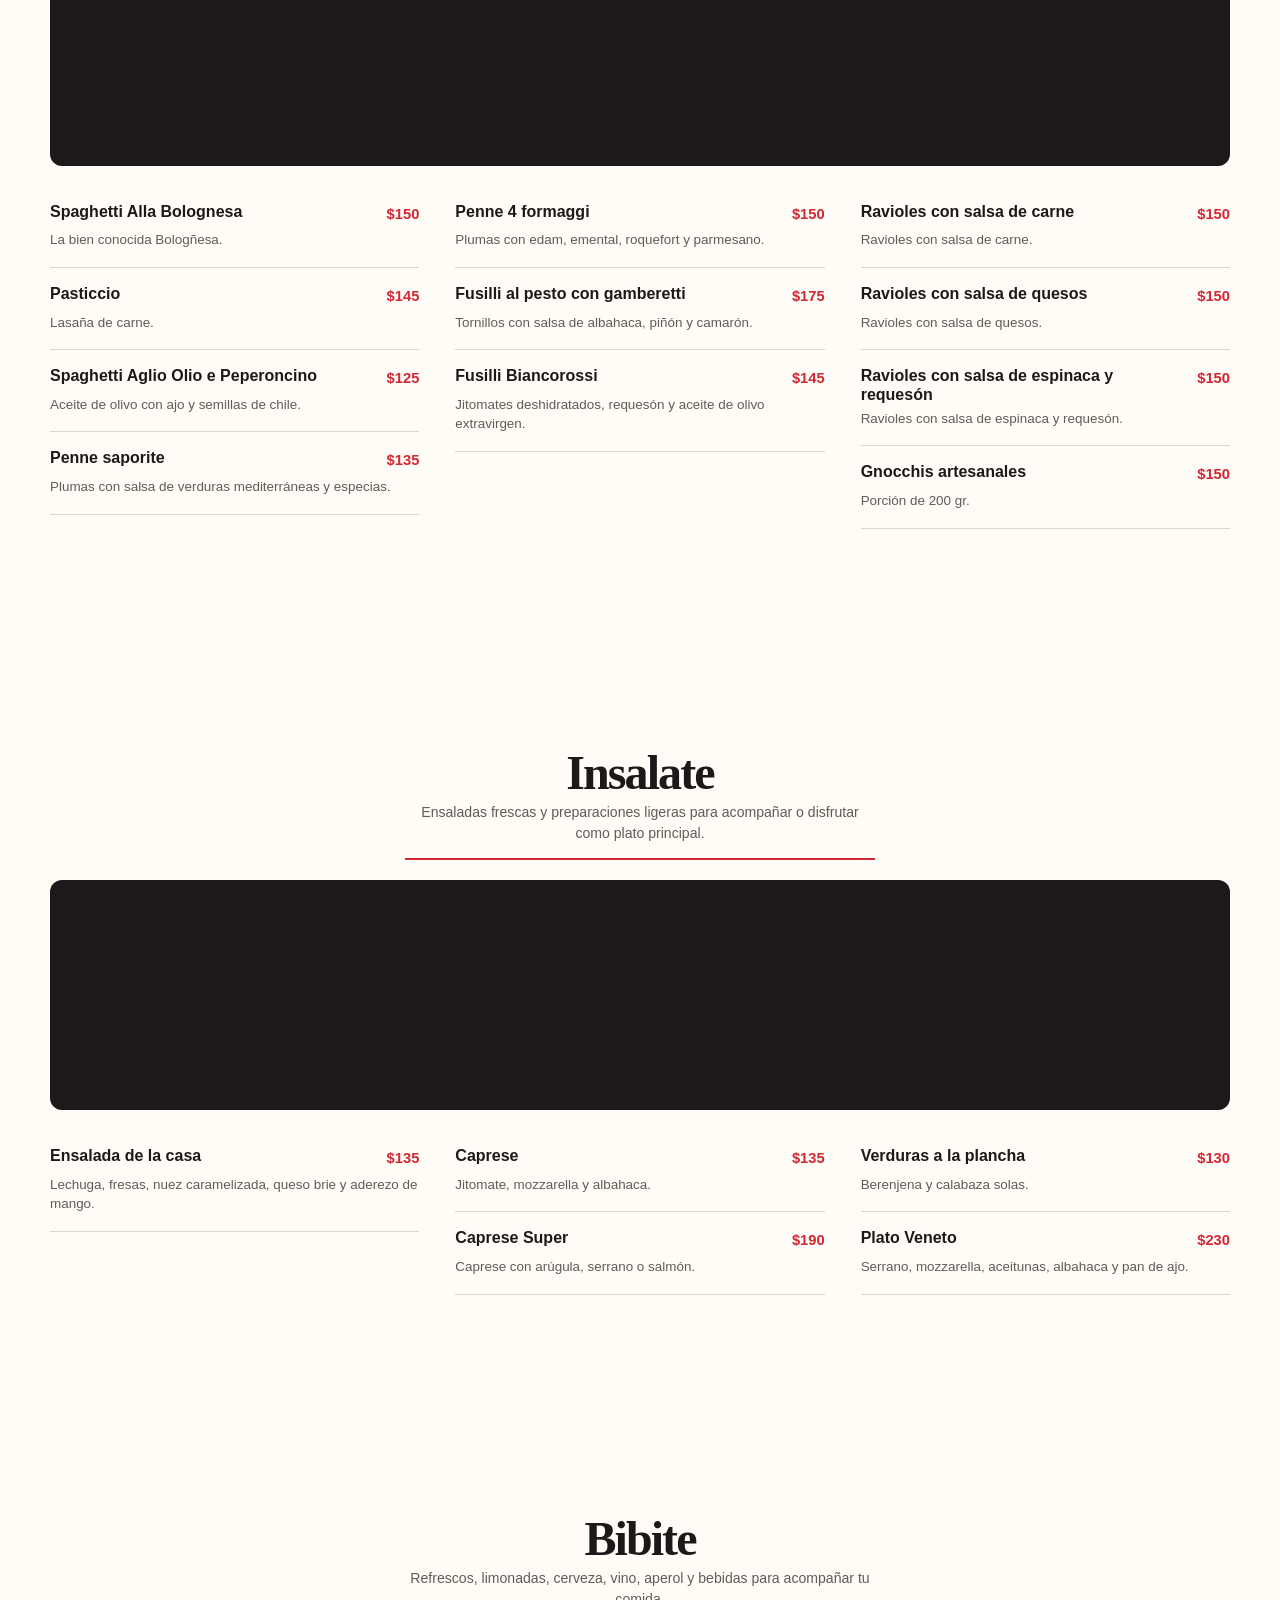
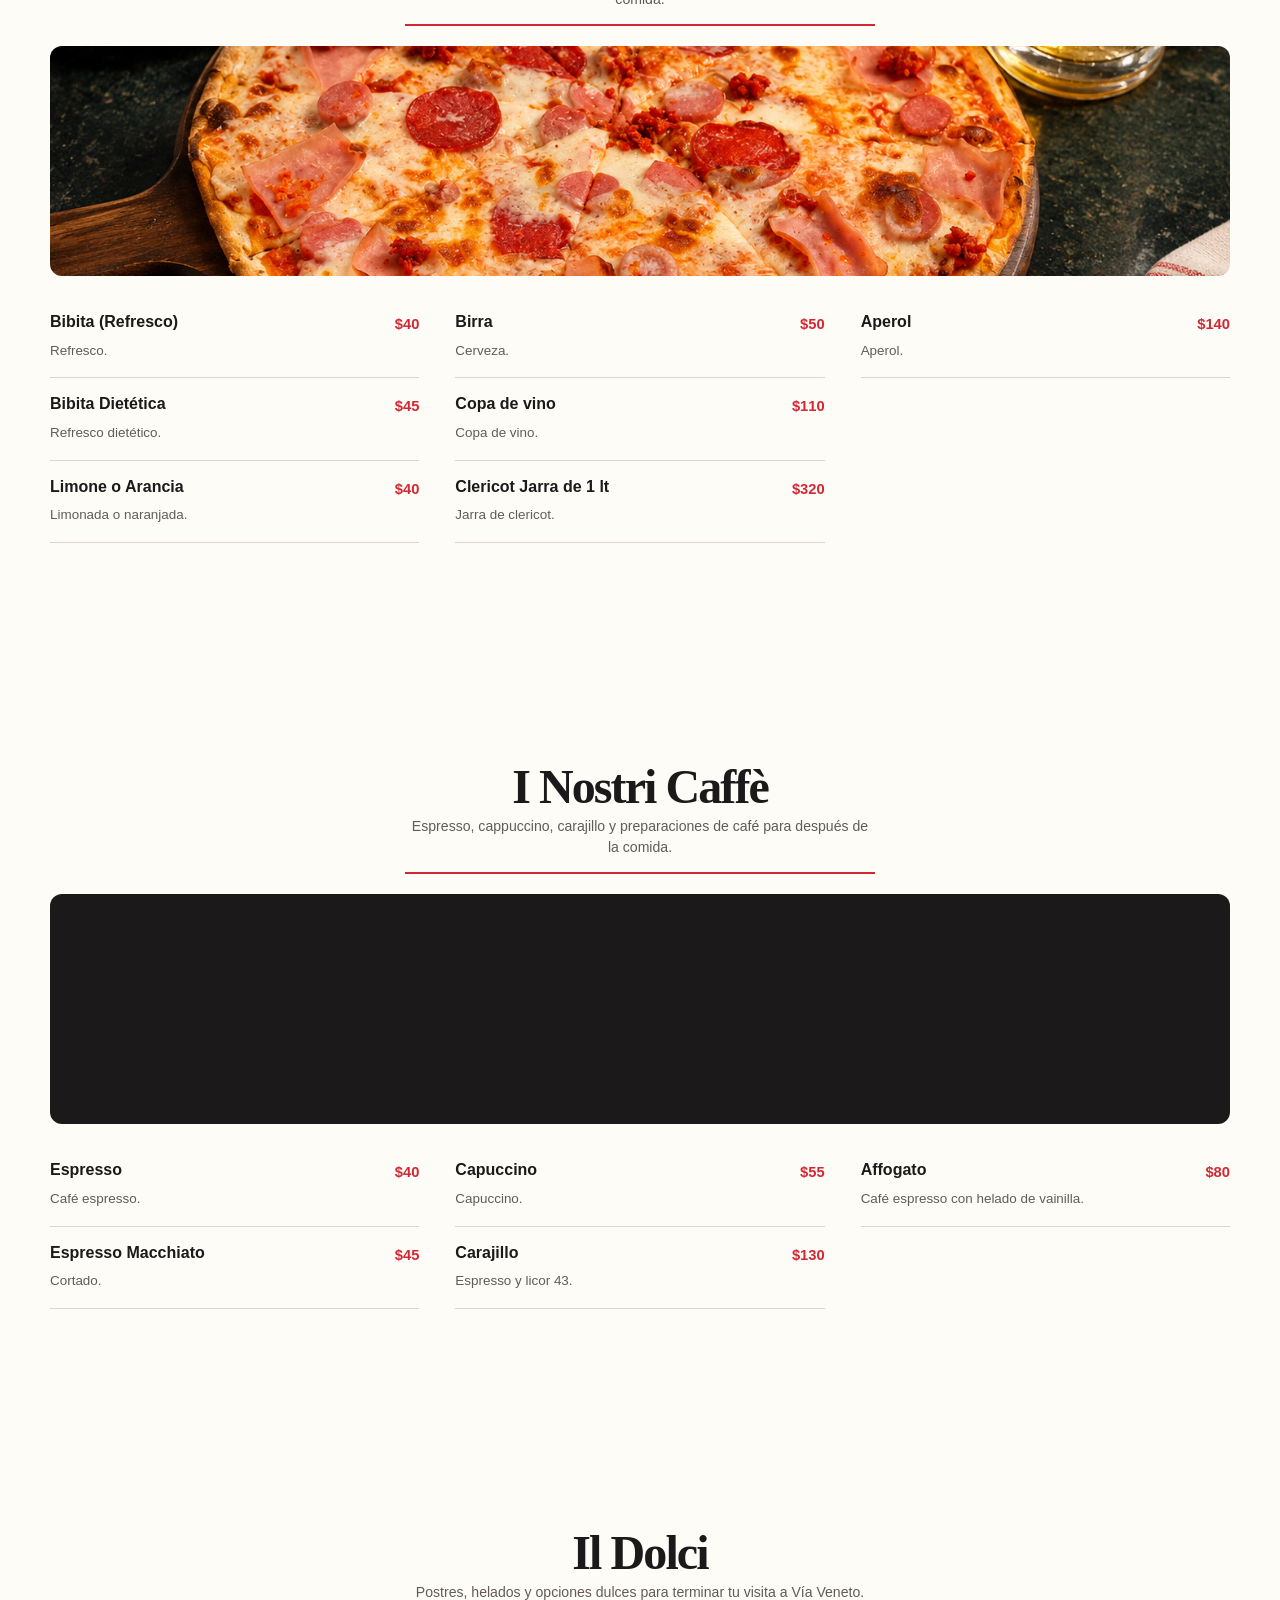
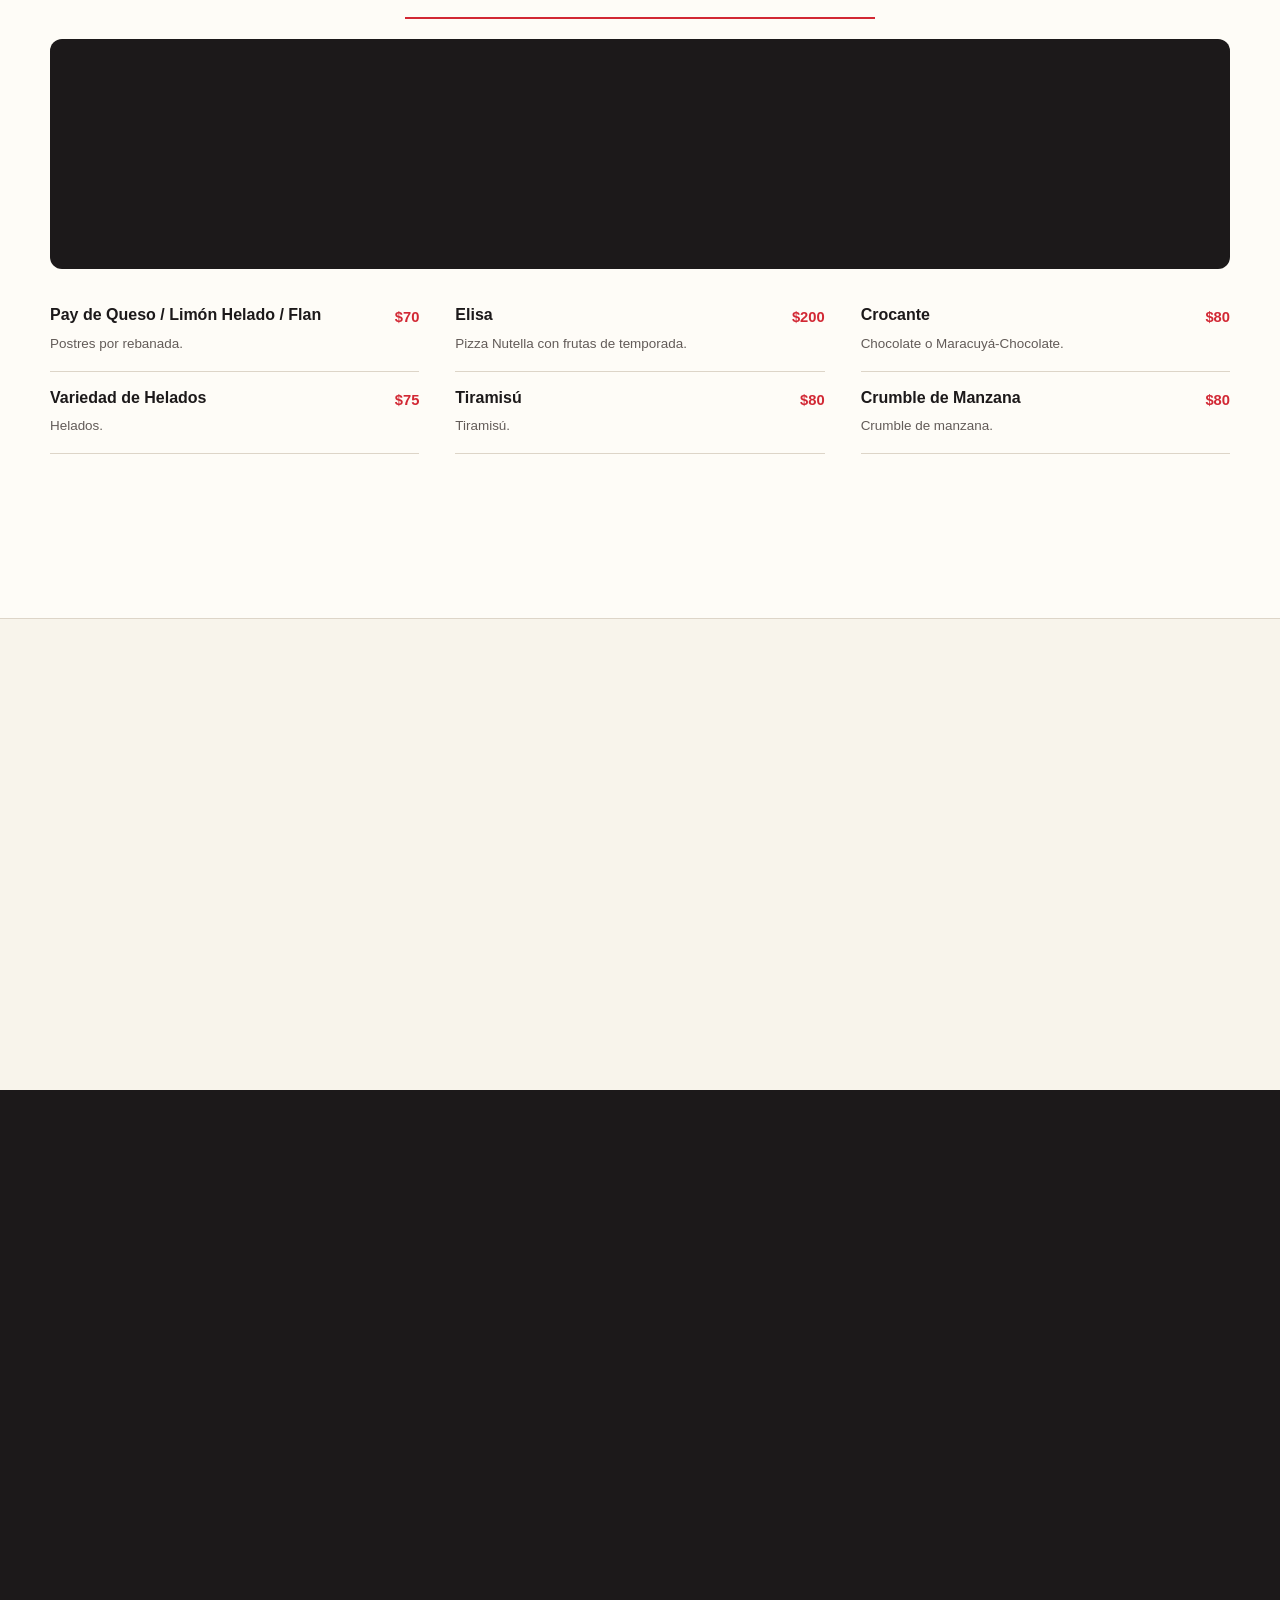
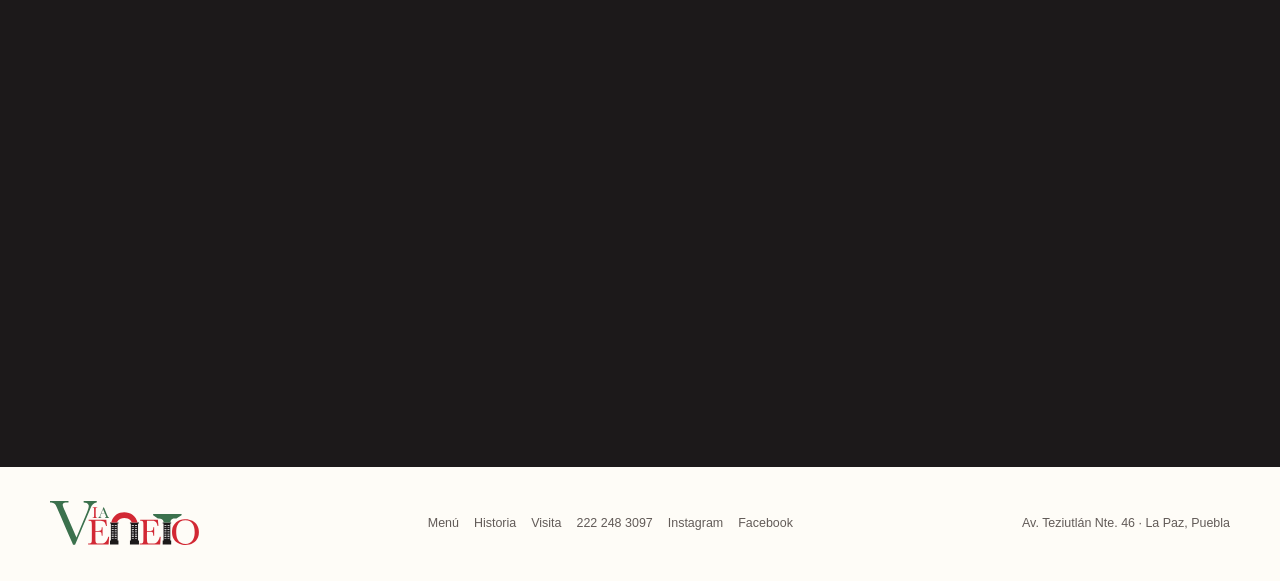
==== commit 738d16f1: "Harden static site security configuration" ====
--- a/index.html
+++ b/index.html
@@ -4,6 +4,8 @@
   <meta charset="utf-8">
   <meta name="viewport" content="width=device-width,initial-scale=1">
   <meta name="theme-color" content="#1C191A">
+  <meta name="referrer" content="strict-origin-when-cross-origin">
+  <meta http-equiv="Content-Security-Policy" content="default-src 'self'; base-uri 'self'; object-src 'none'; form-action 'self'; upgrade-insecure-requests; script-src 'self' 'sha256-xO63oWqGoPbxkXiXfEoaxh4cE7PPeEs8aUw8tExjKbg='; style-src 'self' https://fonts.googleapis.com https://cdnjs.cloudflare.com; font-src 'self' https://fonts.gstatic.com https://cdnjs.cloudflare.com; img-src 'self' data:; media-src 'self'; connect-src 'self'">
   <meta name="description" content="Pizzería italiana Vía Veneto en La Paz, Puebla. Consulta pizzas, pastas, ensaladas, café y postres; reserva tu mesa por teléfono.">
   <title>Pizzería Italiana en Puebla | Vía Veneto La Paz</title>
   <link rel="preconnect" href="https://fonts.googleapis.com">
@@ -13,44 +15,7 @@
   <script type="application/ld+json">
   {"@context":"https://schema.org","@type":"Restaurant","name":"Pizzería Vía Veneto","description":"Pizzería italiana en La Paz, Puebla, con pizzas, pastas, ensaladas, café y postres.","servesCuisine":["Pizza","Italian","Pasta"],"priceRange":"$200–300 MXN","telephone":"+522222483097","address":{"@type":"PostalAddress","streetAddress":"Av. Teziutlán Nte. 46, Centro","addressLocality":"Heroica Puebla de Zaragoza","addressRegion":"PUE","postalCode":"72160","addressCountry":"MX"},"sameAs":["https://www.instagram.com/p/DaPJxG1tDB0/","https://www.facebook.com/viavenetomx/?locale=es_LA"]}
   </script>
-  <style>
-    @font-face{font-family:"Milano Editorial Italic";src:url("font italic/Otf/TheMilano'sEditorial-Italic.otf") format("opentype");font-style:normal;font-weight:400;font-display:swap}@font-face{font-family:"Milano Editorial Condensed Oblique";src:url("font italic/Otf/TheMilano'sEditorial-CondensedOblique.otf") format("opentype");font-style:normal;font-weight:400;font-display:swap}
-    :root{--red:#D22834;--charcoal:#1C191A;--green:#3B714D;--ivory:#F8F4EB;--paper:#FEFCF7;--card:#FFFFFF;--ink:#1C191A;--muted:#625B58;--line:#DDD5C8;--soft:#EEE8DF;--overlay:rgba(28,25,26,.76);--shadow:0 18px 45px rgba(28,25,26,.09);--serif:"Cormorant Garamond",Georgia,serif;--sans:"Plus Jakarta Sans",Arial,sans-serif;--milano-italic:"Milano Editorial Italic",Georgia,serif;--milano-condensed-oblique:"Milano Editorial Condensed Oblique",Georgia,serif;--header:100px;--ease:cubic-bezier(.16,1,.3,1)}
-    [data-theme="dark"]{--ivory:#1C191A;--paper:#242020;--card:#2C2727;--ink:#F8F4EB;--muted:#C9C0B8;--line:#4C4542;--soft:#332D2C;--overlay:rgba(18,15,16,.7);--shadow:0 18px 45px rgba(0,0,0,.24)}
-    *{box-sizing:border-box}html{scroll-behavior:smooth;scroll-padding-top:calc(var(--header) + 20px)}body{margin:0;background:var(--ivory);color:var(--ink);font:400 16px/1.55 var(--sans);transition:background .25s var(--ease),color .25s var(--ease)}button,input,select{font:inherit}button{cursor:pointer}a{color:inherit}img,video{display:block;max-width:100%}:focus-visible{outline:3px solid var(--red);outline-offset:3px}.shell{width:min(1180px,calc(100% - 32px));margin-inline:auto}.skip{position:absolute;left:12px;top:-50px;background:var(--red);color:#fff;padding:10px 14px;z-index:1000}.skip:focus{top:12px}
-    .header{height:var(--header);position:sticky;top:0;z-index:20;background:color-mix(in srgb,var(--ivory) 93%,transparent);border-bottom:1px solid color-mix(in srgb,var(--line) 85%,transparent);backdrop-filter:blur(14px)}.header-inner{height:100%;display:flex;align-items:center;justify-content:space-between;gap:22px}.logo{display:flex;align-items:center;flex:0 0 auto}.logo img{height:40px;width:auto;max-width:min(56vw,270px)}.desktop-nav{display:none;align-items:center;gap:22px;margin-left:auto}.desktop-nav a{font-size:.8rem;font-weight:800;text-decoration:none;letter-spacing:.015em}.desktop-nav a:hover{color:var(--red)}.header-actions{display:flex;align-items:center;gap:8px}.icon-btn{width:42px;height:42px;display:grid;place-items:center;border:1px solid var(--line);border-radius:50%;background:transparent;color:var(--ink);transition:transform .2s var(--ease),background .2s var(--ease)}.icon-btn:hover{transform:translateY(-2px);background:var(--soft)}.menu-toggle{display:grid}.cart-dot{display:inline-grid;place-items:center;min-width:18px;height:18px;padding:0 5px;border-radius:99px;background:var(--red);color:#fff;font-size:.66rem;font-weight:800}.mobile-menu{display:none;position:absolute;left:0;right:0;top:var(--header);padding:10px 16px 18px;background:var(--paper);border-bottom:1px solid var(--line);box-shadow:var(--shadow)}.mobile-menu.is-open{display:grid;gap:4px}.mobile-menu a{padding:13px 5px;text-decoration:none;font-weight:750;border-bottom:1px solid var(--line)}
-    .button{min-height:46px;display:inline-flex;align-items:center;justify-content:center;gap:9px;padding:11px 17px;border:1px solid transparent;border-radius:999px;font-weight:800;font-size:.82rem;letter-spacing:.01em;text-decoration:none;white-space:nowrap;transition:transform .2s var(--ease),background .2s var(--ease),border .2s var(--ease)}.button:active{transform:scale(.98)}.button.primary{background:var(--red);color:#fff}.button.primary:hover{background:#B71928;transform:translateY(-2px)}.button.secondary{border-color:currentColor;color:var(--ink);background:transparent}.button.secondary:hover{background:var(--soft)}.button.green{background:var(--green);color:#fff}.button.small{min-height:38px;padding:8px 12px;font-size:.74rem}
-     .hero{position:relative;min-height:calc(100dvh - var(--header));overflow:hidden;display:grid;align-items:end;background:var(--charcoal);color:#fff}.hero-image{position:absolute;z-index:0;inset:0;width:100%;height:100%;object-fit:cover;opacity:0;transition:opacity .8s var(--ease)}.hero-picture img{position:absolute;inset:0;width:100%;height:100%;object-fit:cover}.hero-picture.promo-banner img{object-fit:cover;object-position:center}.hero-image.is-active{opacity:1}.hero::before{content:"";position:absolute;z-index:1;inset:0;background:linear-gradient(to top,rgba(0,0,0,.58) 0%,rgba(0,0,0,.53) 30%,rgba(0,0,0,.33) 54%,rgba(0,0,0,.11) 78%,transparent 100%);transition:opacity .4s var(--ease)}.hero.is-image-only::before{opacity:0}.hero-content{position:relative;z-index:2;width:min(1180px,calc(100% - 32px));margin:0 auto;padding:80px 0 50px;transition:opacity .3s var(--ease)}.hero.is-image-only .hero-content{opacity:0;visibility:hidden;pointer-events:none}.eyebrow{display:block;color:#F7D59C;font-size:.72rem;font-weight:800;letter-spacing:.16em;text-transform:uppercase;margin-bottom:14px}.hero h1{margin:0;max-width:820px;font:600 clamp(3.3rem,8vw,6.8rem)/.86 var(--serif);letter-spacing:-.055em}.hero h1 em{font-weight:500}.hero p{max-width:500px;margin:20px 0 0;color:#F7F1E9;font-size:1rem}.hero-cta{display:flex;gap:10px;flex-wrap:wrap;margin-top:27px}.hero .secondary{color:#fff;border-color:rgba(255,255,255,.75)}.hero-note{position:absolute;right:0;bottom:28px;display:none;align-items:center;gap:10px;color:#F7F1E9;font-size:.76rem}.hero-carousel-controls{position:absolute;z-index:3;right:max(16px,calc((100vw - 1180px)/2));bottom:28px;display:flex;align-items:center;gap:12px}.hero-arrow{width:42px;height:42px;border:1px solid rgba(255,255,255,.75);border-radius:50%;background:rgba(28,25,26,.34);color:#fff;font-size:1.25rem;transition:background .2s var(--ease),transform .2s var(--ease)}.hero-arrow:hover{background:var(--red);transform:scale(1.05)}.hero-dots{display:flex;align-items:center;gap:8px}.hero-dot{width:10px;height:10px;padding:0;border:1px solid #fff;border-radius:50%;background:transparent;transition:background .2s var(--ease),transform .2s var(--ease)}.hero-dot[aria-current="true"]{background:#fff;transform:scale(1.2)}.scroll-cue{width:34px;height:54px;border:1px solid rgba(255,255,255,.65);border-radius:99px;display:grid;place-items:start center;padding-top:8px}.scroll-cue i{width:4px;height:11px;border-radius:9px;background:var(--red);animation:drop 1.8s infinite var(--ease)}@keyframes drop{50%{transform:translateY(20px);opacity:.2}}
-    .intro{min-height:420px;padding:102px 0;border-bottom:1px solid var(--line);background:var(--paper)}.intro-grid{display:grid;grid-template-columns:1fr;gap:28px;align-items:center}.intro-statement{font:600 clamp(2.7rem,6vw,5.1rem)/.9 var(--serif);letter-spacing:-.05em}.intro-statement span{color:var(--red)}.intro-image{min-height:270px;margin:0;overflow:hidden;border-radius:18px;background:var(--charcoal);box-shadow:var(--shadow)}.intro-image img{width:100%;height:100%;min-height:270px;object-fit:cover}
-    section{padding:82px 0}.heading{max-width:660px;margin-bottom:34px}.heading h2{margin:0;font:600 clamp(2.5rem,6vw,4.6rem)/.9 var(--serif);letter-spacing:-.05em}.heading p{margin:14px 0 0;color:var(--muted);max-width:54ch}.heading .eyebrow{color:var(--red)}.menu-intro{display:grid;grid-template-columns:1fr;gap:28px;align-items:center;padding-top:82px}.menu-intro .heading{margin:0 auto;text-align:center}.menu-intro .heading p{margin-right:auto;margin-left:auto}.menu-intro-image{min-height:220px;margin:0;overflow:hidden;border-radius:16px;background:var(--charcoal)}.menu-intro-image img{display:block;width:100%;height:100%;min-height:220px;object-fit:cover;object-position:center}
-    #favoritos{position:relative;isolation:isolate;width:100%;max-width:none;padding:82px max(16px,calc((100vw - 1180px)/2));background-image:url("assets/eleccion-fondo.webp");background-size:cover;background-position:center;color:#fff}#favoritos::before{content:"";position:absolute;z-index:-1;inset:0;background:linear-gradient(90deg,rgba(28,25,26,.54),rgba(28,25,26,.39))}#favoritos .heading p{color:#EEE8DF}#favoritos .eyebrow{color:#F7D59C}.feature-grid{display:grid;grid-template-columns:1fr;gap:12px}.feature{position:relative;overflow:hidden;min-height:260px;padding:25px;border-radius:18px;background:var(--card);border:1px solid var(--line);box-shadow:var(--shadow);transition:transform .35s var(--ease)}.feature:hover{transform:translateY(-5px)}.feature:first-child{background:var(--charcoal);color:#fff}.feature:nth-child(2){background:var(--green);color:#fff}.feature:nth-child(3){background:var(--red);color:#fff}.feature .number{position:absolute;right:18px;top:8px;font:500 7rem/.8 var(--serif);opacity:.15}.feature h3{position:relative;margin:80px 0 7px;font:600 2rem/1 var(--serif)}.feature p{position:relative;margin:0;color:inherit;opacity:.83;font-size:.88rem;max-width:29ch}.feature a{position:relative;display:inline-flex;margin-top:19px;color:inherit;font-size:.8rem;font-weight:800;text-decoration:none;border-bottom:1px solid currentColor}
-    .menu-zone{background:var(--paper);border-block:1px solid var(--line)}.menu-tools{position:sticky;top:var(--header);z-index:8;background:color-mix(in srgb,var(--paper) 95%,transparent);border-bottom:1px solid var(--line);backdrop-filter:blur(14px)}.menu-tools-inner{padding:14px 0 12px}.search-row{display:flex;gap:10px}.search-wrap{position:relative;flex:1}.search-wrap svg{position:absolute;left:15px;top:50%;transform:translateY(-50%);width:18px;height:18px;color:var(--muted)}.search{width:100%;min-height:48px;border:1px solid var(--line);border-radius:999px;background:var(--card);color:var(--ink);padding:12px 16px 12px 44px}.search::placeholder{color:var(--muted)}.pills{display:flex;gap:8px;overflow:auto;margin-top:11px;padding-bottom:2px;scrollbar-width:none}.pills::-webkit-scrollbar{display:none}.pill{flex:0 0 auto;padding:8px 12px;border:1px solid var(--line);border-radius:999px;background:var(--card);color:var(--ink);font-size:.75rem;font-weight:800}.pill[aria-pressed="true"]{border-color:var(--red);background:var(--red);color:#fff}.menu-topline{display:flex;justify-content:space-between;align-items:end;gap:16px;margin:24px 0 14px}.menu-topline h3{margin:0;font:600 2rem/1 var(--serif)}.results{font-size:.76rem;color:var(--muted)}.menu-list{display:grid;grid-template-columns:1fr;gap:10px}.menu-card{display:grid;grid-template-columns:1fr auto;gap:7px 14px;padding:18px;border-radius:14px;background:var(--card);border:1px solid var(--line);transition:transform .25s var(--ease),border .25s var(--ease),box-shadow .25s var(--ease)}.menu-card:hover{border-color:var(--green);box-shadow:var(--shadow);transform:translateY(-2px)}.menu-card h4{margin:0;font:700 1.05rem/1.1 var(--sans)}.menu-card p{grid-column:1/-1;margin:1px 0 3px;color:var(--muted);font-size:.84rem}.price{font-weight:800;color:var(--red);white-space:nowrap}.menu-card-footer{grid-column:1/-1;display:flex;justify-content:space-between;align-items:center;padding-top:10px;border-top:1px solid var(--line)}.menu-card footer{font-size:.7rem;color:var(--green);font-weight:800}.text-btn{border:0;padding:5px 0;background:none;color:var(--ink);font-size:.76rem;font-weight:800;text-decoration:underline;text-underline-offset:4px}.empty{padding:42px 18px;text-align:center;color:var(--muted);border:1px dashed var(--line);border-radius:14px}.recommend{margin-top:34px;padding:25px;border-radius:18px;background:var(--green);color:#fff}.recommend h3{margin:0;font:600 2rem/1 var(--serif)}.recommend p{margin:9px 0 16px;color:#E7F0E9;max-width:44ch}.recommend-controls{display:flex;flex-wrap:wrap;gap:8px}.recommend-controls button{border:1px solid rgba(255,255,255,.55);border-radius:999px;padding:8px 12px;background:transparent;color:#fff;font-size:.76rem;font-weight:800}.recommend-controls button[aria-pressed="true"]{background:#fff;color:var(--green)}.recommend-result{min-height:24px;margin-top:14px;font-size:.86rem}
-    .story-layout{display:grid;grid-template-columns:1fr;gap:32px}.story-copy{font:400 clamp(2.2rem,6vw,4.3rem)/.92 var(--milano-italic);letter-spacing:-.045em}.story-copy em{font-family:var(--milano-condensed-oblique);font-style:normal;color:var(--red)}.story-body{align-self:end;color:var(--muted);max-width:50ch}.story-body p:first-child{font-size:1.05rem;color:var(--ink)}.story-rule{height:1px;background:var(--line);margin:24px 0}.story-ingredients{display:grid;grid-template-columns:repeat(2,1fr);gap:9px}.ingredient{padding:18px;background:var(--soft);border-radius:13px;font:600 1.3rem/1 var(--serif)}.ingredient:nth-child(2),.ingredient:nth-child(3){background:var(--green);color:#fff}.ingredient:nth-child(4){background:var(--red);color:#fff}
-    .visit{background:var(--charcoal);color:#F8F4EB}.visit .heading p{color:#D7CFCA}.visit .eyebrow{color:#F7D59C}.visit-intro{display:grid;grid-template-columns:1fr;gap:28px;align-items:center;margin-bottom:34px}.visit-intro .heading{margin:0}.visit-intro-image{min-height:220px;margin:0;overflow:hidden;border-radius:16px;background:#312D2D}.visit-intro-image img{display:block;width:100%;height:100%;min-height:220px;object-fit:cover;object-position:center}.visit-grid{display:grid;grid-template-columns:1fr;gap:12px}.visit-card{min-height:185px;padding:23px;border:1px solid rgba(255,255,255,.18);border-radius:16px;background:rgba(255,255,255,.04)}.visit-card h3{margin:52px 0 7px;font:600 2rem/1 var(--serif)}.visit-card p{margin:0;color:#D7CFCA;font-size:.88rem}.visit-card .line{width:32px;height:3px;background:var(--red)}.reservation{padding:24px;margin-top:12px;border-radius:16px;background:#F8F4EB;color:var(--charcoal)}.reservation h3{margin:0;font:600 2rem/1 var(--serif)}.reservation p{color:#625B58;font-size:.87rem}.reservation-grid{display:grid;grid-template-columns:1fr;gap:11px}.field{display:grid;gap:5px}.field label{font-size:.73rem;font-weight:800}.field input,.field select{min-height:45px;border:1px solid #CFC5B9;border-radius:9px;padding:9px 11px;background:#fff;color:#1C191A}.reservation-status{margin:12px 0 0;color:#3B714D;font-size:.8rem;font-weight:700}
-    .footer{padding:34px 0 104px;background:var(--paper);color:var(--muted);font-size:.78rem}.footer-inner{display:flex;flex-direction:column;gap:20px}.footer img{height:44px;width:auto}.footer-links{display:flex;gap:15px;flex-wrap:wrap}.footer-links a{text-decoration:none}.footer-links a:hover{color:var(--red)}
-    .mobile-bar{position:fixed;bottom:0;left:0;right:0;z-index:18;display:grid;grid-template-columns:1fr 1fr;gap:8px;padding:10px 16px calc(10px + env(safe-area-inset-bottom));background:color-mix(in srgb,var(--paper) 92%,transparent);border-top:1px solid var(--line);backdrop-filter:blur(14px)}.whatsapp-float{position:fixed;right:18px;bottom:88px;z-index:17;width:54px;height:54px;display:grid;place-items:center;border-radius:50%;background:#25D366;color:#fff;text-decoration:none;font-size:1.75rem;box-shadow:0 10px 26px rgba(37,211,102,.32);transition:transform .2s var(--ease),box-shadow .2s var(--ease)}.whatsapp-float:hover{transform:translateY(-3px) scale(1.04);box-shadow:0 14px 32px rgba(37,211,102,.42)}.whatsapp-float:active{transform:scale(.96)}.drawer,.modal{position:fixed;inset:0;z-index:50;display:none;align-items:end;justify-content:center;padding:16px;background:rgba(28,25,26,.58);backdrop-filter:blur(4px)}.drawer.is-open,.modal.is-open{display:flex}.drawer-panel,.modal-panel{width:min(100%,540px);max-height:86dvh;overflow:auto;padding:23px;border-radius:22px 22px 0 0;background:var(--paper);color:var(--ink);box-shadow:0 -16px 48px rgba(0,0,0,.2)}.modal{align-items:center}.modal-panel{border-radius:18px}.panel-head{display:flex;align-items:start;justify-content:space-between;gap:18px;margin-bottom:18px}.panel-head h2{margin:0;font:600 2.2rem/1 var(--serif)}.close{width:38px;height:38px;display:grid;place-items:center;border:1px solid var(--line);border-radius:50%;background:transparent;color:var(--ink);font-size:1.3rem}.cart-line{display:grid;grid-template-columns:1fr auto;gap:7px;padding:14px 0;border-bottom:1px solid var(--line)}.cart-line strong{font-size:.9rem}.cart-line small{color:var(--muted)}.quantity{display:flex;align-items:center;gap:8px}.quantity button{width:28px;height:28px;border:1px solid var(--line);border-radius:50%;background:var(--card);color:var(--ink)}.cart-total{display:flex;justify-content:space-between;margin:18px 0;font-weight:800;font-size:1.1rem}.notice{margin-top:12px;color:var(--muted);font-size:.76rem}.detail-meta{color:var(--green);font-size:.78rem;font-weight:800}.toast{position:fixed;left:50%;bottom:90px;z-index:70;transform:translate(-50%,20px);padding:10px 14px;border-radius:999px;background:var(--charcoal);color:#fff;font-size:.8rem;font-weight:700;opacity:0;pointer-events:none;transition:.25s var(--ease)}.toast.show{opacity:1;transform:translate(-50%,0)}
-    .reveal{opacity:0;transform:translateY(22px);transition:opacity .7s var(--ease),transform .7s var(--ease)}.reveal.is-visible{opacity:1;transform:none}
-    .menu-list{grid-template-columns:1fr;gap:58px}.menu-group{min-width:0}.menu-group-head{display:flex;align-items:center;justify-content:center;margin:0 0 8px;text-align:center}.menu-group-head h3{margin:0;font:600 clamp(2rem,4vw,3rem)/.9 var(--serif);letter-spacing:-.04em}.menu-group-description{max-width:60ch;margin:0 auto 20px;padding-bottom:14px;border-bottom:2px solid var(--red);color:var(--muted);font-size:.88rem;line-height:1.5;text-align:center}.menu-category-banner{height:clamp(150px,20vw,230px);margin:0 0 20px;overflow:hidden;border-radius:12px;background:var(--charcoal)}.menu-category-banner img{display:block;width:100%;height:100%;object-fit:cover}.menu-holder-v2{display:block;columns:1;column-gap:30px}.menu-post-v2{display:grid;break-inside:avoid;grid-template-columns:minmax(0,1fr) auto;gap:5px 16px;padding:17px 0;border-bottom:1px solid var(--line)}.menu-title-v2{margin:0;font:700 1rem/1.15 var(--sans)}.menu-text{grid-column:1/-1;color:var(--muted);font-size:.84rem;line-height:1.45}.menu-price-v2{align-self:start;color:var(--red);font-size:.92rem;font-weight:800;white-space:nowrap}.menu-list.single-category{grid-template-columns:1fr}
-    @media(min-width:760px){.desktop-nav{display:flex}.menu-toggle{display:none}#favoritos{padding-top:82px;padding-bottom:82px}.feature-grid{grid-template-columns:1.15fr .85fr .85fr}.feature:first-child{grid-row:span 1}.menu-intro{grid-template-columns:1.1fr .9fr;gap:50px}.menu-intro-image,.menu-intro-image img{min-height:300px}.menu-list,.menu-list.single-category{grid-template-columns:1fr}.menu-holder-v2{column-count:2;column-gap:30px}.visit-intro{grid-template-columns:1.1fr .9fr;gap:50px}.visit-intro-image,.visit-intro-image img{min-height:280px}.visit-grid{grid-template-columns:repeat(3,1fr)}.story-layout{grid-template-columns:1.1fr .9fr}.reservation-grid{grid-template-columns:repeat(3,1fr)}.reservation-grid .button{align-self:end}.footer{padding-bottom:36px}.footer-inner{flex-direction:row;align-items:center;justify-content:space-between}.mobile-bar{display:none}.whatsapp-float{right:26px;bottom:26px}.drawer{align-items:center}.drawer-panel{border-radius:20px}.hero-note{display:flex}}
-    .desktop-nav a,.mobile-menu a{font-size:16px}
-    @media(min-width:1040px){.menu-list,.menu-list.single-category{grid-template-columns:1fr}.menu-holder-v2{column-count:3;column-gap:36px}.visit-grid{grid-template-columns:repeat(4,1fr)}.visit-grid .reservation{grid-column:span 4}.intro{min-height:720px}.intro-grid{grid-template-columns:1.05fr .95fr;align-items:center}.intro-image,.intro-image img{min-height:450px}.header-actions .button{display:inline-flex}}
-    @media(max-width:759px){.hero{min-height:0;height:auto;max-height:1200px;aspect-ratio:3/4;grid-template-rows:minmax(0,1fr)}.hero-image,.hero-picture,.hero-picture img{height:100%;max-height:100%}.hero-image:not(.promo-banner){object-fit:contain}.hero-picture img{object-fit:contain}.hero-content{min-height:0;align-self:end}.hero-picture.promo-banner::before{content:"";position:absolute;inset:-18px;background:url("assets/banners/promo1-m.png") center/cover no-repeat;filter:blur(18px);opacity:.5;transform:scale(1.05)}.hero-picture.promo-banner img{object-fit:contain}.hero-carousel-controls{right:12px;bottom:14px;gap:8px}.hero-arrow{width:38px;height:38px}.hero-dots{gap:7px}}@media(min-width:760px){.hero{height:auto;max-height:1200px;min-height:0;aspect-ratio:1800/563}.hero-picture.promo-banner img,.hero-picture.promo2-banner img,.hero-picture.promo3-banner img{object-fit:contain}}
-    @media(prefers-reduced-motion:reduce){*,*::before,*::after{animation-duration:.01ms!important;transition-duration:.01ms!important;scroll-behavior:auto!important}.hero-video{display:none}.reveal{opacity:1;transform:none}}
-  
-    .hero-carousel-controls{inset:0;right:auto;bottom:auto;width:100%;height:100%;display:block;pointer-events:none}.hero-carousel-controls .hero-arrow{position:absolute;top:calc(50% - 21px);transform:none;pointer-events:auto}.hero-carousel-controls [data-hero-prev]{left:clamp(14px,3vw,42px)}.hero-carousel-controls [data-hero-next]{right:clamp(14px,3vw,42px)}.hero-carousel-controls .hero-arrow:hover{transform:scale(1.05)}.hero-dots{position:absolute;left:50%;bottom:24px;transform:translateX(-50%);padding:8px 12px;border-radius:999px;background:rgba(28,25,26,.42);pointer-events:auto}@media(max-width:759px){.hero-carousel-controls .hero-arrow{top:calc(50% - 19px)}}
-    .hero-content{width:min(1180px,calc(100% - 48px));padding:clamp(28px,5vh,64px) 0 clamp(82px,10vh,110px)}.hero h1{font-size:clamp(2.7rem,6vw,5.8rem);line-height:.94}.hero p{font-size:clamp(.9rem,1.5vw,1rem)}
-    @media(min-width:760px) and (max-width:1100px){.hero-content{padding:34px 0 78px}.hero h1{font-size:clamp(3rem,6vw,4.5rem)}}
-    @media(max-width:759px){.hero-content{width:calc(100% - 40px);padding:30px 0 78px}.hero h1{max-width:13ch;font-size:clamp(2.55rem,10vw,3.35rem);line-height:.96;letter-spacing:-.045em}.hero p{max-width:38ch;margin-top:14px;font-size:.9rem;line-height:1.45}.hero-cta{gap:8px;margin-top:20px}.hero-cta .button{min-height:44px;padding:10px 14px;font-size:.76rem}.hero .eyebrow{font-size:.65rem;letter-spacing:.12em;margin-bottom:10px}}
-    @media(max-height:850px){.hero h1{font-size:clamp(2.45rem,6.2vh,4.4rem)}}
-    @media(max-width:759px) and (max-height:850px){.hero h1{font-size:clamp(2.15rem,6vh,2.8rem)}.hero p{font-size:clamp(.78rem,1.9vh,.9rem)}}
-    .hero-content{width:min(1100px,calc(100% - clamp(36px,9vw,160px)));padding:clamp(18px,4vh,54px) 0 clamp(72px,9vh,96px)}.hero h1{max-width:13ch;font-size:clamp(2rem,min(5vw,8vh),5rem);line-height:.98;overflow-wrap:normal}.hero p{max-width:44ch;font-size:clamp(.82rem,1.2vw,1rem);line-height:1.45}.hero-cta{gap:clamp(7px,1vw,12px)}
-    @media(max-width:759px){.hero-content{width:calc(100% - 36px);padding:clamp(14px,3vh,24px) 0 clamp(70px,10vh,84px)}.hero h1{max-width:12ch;font-size:clamp(2rem,min(9vw,6.3vh),2.8rem);line-height:.98}.hero p{max-width:36ch;margin-top:clamp(9px,1.7vh,14px);font-size:clamp(.78rem,2.45vw,.9rem);line-height:1.38}.hero-cta{margin-top:clamp(12px,2.5vh,20px);gap:7px}.hero-cta .button{min-height:42px;padding:9px 13px;font-size:clamp(.7rem,2.25vw,.78rem)}}
-    .hero-content{align-self:center;padding-block:0}
-    @media(max-width:759px){.hero-content{align-self:center;padding-block:0}}
-    .hero-content{position:absolute;top:50%;left:50%;transform:translate(-50%,-50%);margin:0;padding:0}
-    @media(min-width:760px) and (max-width:1700px){.hero-content{width:calc(100% - clamp(64px,12vw,190px));max-width:1280px}.hero h1{max-width:22ch;font-size:clamp(2.4rem,4.2vw,4.8rem);line-height:.98}.hero p{max-width:52ch;font-size:clamp(.82rem,1vw,1rem)}.hero-cta{margin-top:clamp(14px,2.5vh,22px)}}
-    @media(min-width:760px) and (max-width:1023px){.hero-content{width:calc(100% - 120px)}.hero h1{max-width:24ch;font-size:clamp(2rem,4vw,2.5rem);line-height:.98}.hero p{max-width:46ch;margin-top:8px;font-size:.78rem;line-height:1.3}.hero-cta{margin-top:12px}.hero-cta .button{min-height:40px;padding:8px 12px;font-size:.72rem}.hero .eyebrow{font-size:.62rem;margin-bottom:7px}}
-  </style>
+  <link rel="stylesheet" href="styles.css">
 </head>
 <body>
   <a class="skip" href="#menu">Ir al menú</a>
@@ -88,32 +53,6 @@
   <footer class="footer"><div class="shell footer-inner"><img src="assets/logo-veneto.svg" alt="Vía Veneto"><div class="footer-links"><a href="#menu">Menú</a><a href="#historia">Historia</a><a href="#visita">Visita</a><a href="tel:+522222483097">222 248 3097</a><a href="https://www.instagram.com/p/DaPJxG1tDB0/" target="_blank" rel="noopener noreferrer">Instagram</a><a href="https://www.facebook.com/viavenetomx/?locale=es_LA" target="_blank" rel="noopener noreferrer">Facebook</a></div><span>Av. Teziutlán Nte. 46 · La Paz, Puebla</span></div></footer>
   <a class="whatsapp-float" href="https://api.whatsapp.com/send/?phone=%2B522213685627&text&type=phone_number&app_absent=0" target="_blank" rel="noopener noreferrer" aria-label="Pedir por WhatsApp" title="Pedir por WhatsApp"><i class="fa-brands fa-whatsapp" aria-hidden="true"></i></a>
   <div class="toast" id="toast" role="status" aria-live="polite"></div>
-
-  <script>
-    const menu=[
-      ['margherita','Margherita',145,'Le Pizze','Tomate y queso.',['vegetariano','quesos']],['carciofini','Carciofini',175,'Le Pizze','Alcachofa.',['vegetariano']],['prosciutto','Prosciutto',165,'Le Pizze','Jamón.',['carnes']],['salame','Salame',190,'Le Pizze','Salami.',['carnes']],['salsiccia','Salsiccia',170,'Le Pizze','Salchicha.',['carnes']],['prosciutto-funghi','Prosciutto e Funghi',180,'Le Pizze','Jamón y champiñones.',['carnes']],['funghi','Funghi',170,'Le Pizze','Champiñones.',['vegetariano']],['tonno-cipolla','Tonno e Cipolla',180,'Le Pizze','Atún y cebolla.',['mariscos']],['calzone','Calzone',190,'Le Pizze','Jamón, pimiento y champiñones.',['carnes']],['hawaiana','Hawaiana',190,'Le Pizze','Jamón y piña.',['carnes']],
-      ['trota-rucola','Trota e Rucola',245,'Le Meraviglie','Trucha ahumada, tomate uva, aceituna negra, arúgula y queso de cabra.',['mariscos','quesos']],['luciano','Luciano',220,'Le Meraviglie','Salami, aceitunas negras y Philadelphia.',['carnes','quesos']],['roberta','Roberta',250,'Le Meraviglie','Tiras serrano, salami y Philadelphia.',['carnes','quesos']],['delizia','Delizia',260,'Le Meraviglie','Camarón y salmón ahumado.',['mariscos']],['gamberetti','Gamberetti',240,'Le Meraviglie','Camarones.',['mariscos']],['alla-piastra','Alla Piastra',200,'Le Meraviglie','Berenjena y calabaza a la plancha.',['vegetariano']],['max','Max',270,'Le Meraviglie','Caviar, salmón y cucharadas de crema.',['mariscos']],['sublime-piastra','Sublime Piastra',245,'Le Meraviglie','Calabaza, berenjena y pimiento rojo con brie y Philadelphia.',['vegetariano','quesos']],['brie','Brie',220,'Le Meraviglie','Pizza blanca, calabaza y berenjena a la plancha con brie y parmesano.',['vegetariano','quesos']],['yamilone','Yamilone Mega Ovni',250,'Le Meraviglie','Pizza doble con 4 quesos, sierra y berenjena.',['mariscos','quesos']],['primavera-extra','Primavera Extra',220,'Le Meraviglie','Primavera con trocitos de queso brie.',['vegetariano','quesos']],['salmone-philadelphia','Salmone e Philadelphia',250,'Le Meraviglie','Salmón y Philadelphia.',['mariscos','quesos']],['manuel','Manuel',200,'Le Meraviglie','Pizza blanca con jitomates deshidratados y queso brie.',['vegetariano','quesos']],['pierre','Pierre',250,'Le Meraviglie','Primavera extra con salmón.',['mariscos']],['formaggiata','Formaggiata',220,'Le Meraviglie','Pizza blanca con una explosión de varios quesos.',['vegetariano','quesos']],['gustosa','Gustosa',270,'Le Meraviglie','Berenjena y calabaza a la plancha con jamón serrano.',['carnes','vegetariano']],['giuliana','Giuliana',250,'Le Meraviglie','Higo, nuez, queso, brie y tiras de serrano.',['carnes','quesos']],
-      ['quattro-stagioni','Quattro Stagioni',200,'Le Pizze Speciali','Jamón, pimiento, champiñón y alcachofa.',['carnes']],['primavera','Primavera',180,'Le Pizze Speciali','Tomate, ajo, jitomate fresco y albahaca.',['vegetariano']],['bureguin','Bureguin',200,'Le Pizze Speciali','Carnes frías.',['carnes']],['messicana','Messicana',195,'Le Pizze Speciali','Chorizo, frijoles y pimiento.',['carnes']],['quattro-formaggi','Quattro Formaggi',200,'Le Pizze Speciali','Una deliciosa combinación de 4 quesos.',['vegetariano','quesos']],['prosciutto-crudo','Prosciutto Crudo',260,'Le Pizze Speciali','Jamón serrano.',['carnes']],['melanzane','Melanzane',200,'Le Pizze Speciali','Berenjena especial.',['vegetariano']],['mari-monti','Marí e Monti',200,'Le Pizze Speciali','Atún, cebolla y roquefort.',['mariscos','quesos']],['sierra','Sierra',200,'Le Pizze Speciali','Sierra ahumada especial.',['mariscos']],['milan','Milan',180,'Le Pizze Speciali','Chorizo y frijoles negros.',['carnes']],['acciughe','Acciughe',200,'Le Pizze Speciali','Anchoas.',['mariscos']],['giorgio','Giorgio',175,'Le Pizze Speciali','Queso, trocitos de ajo y aceite de olivo.',['vegetariano','quesos']],['marco','Marco',230,'Le Pizze Speciali','4 quesos con berenjena.',['vegetariano','quesos']],['aldo','Aldo',230,'Le Pizze Speciali','4 quesos con anchoas.',['mariscos','quesos']],['don-gino','Don Gino',235,'Le Pizze Speciali','Aceitunas negras, anchoas, alcaparras y albahaca.',['mariscos']],['cannibale','Cannibale',195,'Le Pizze Speciali','Carne molida preparada.',['carnes']],['popeye','Popeye',180,'Le Pizze Speciali','Requesón y espinaca preparada.',['vegetariano','quesos']],['bestia','La Bestia',200,'Le Pizze Speciali','Espinaca, requesón, trocitos de salami y parmesano.',['carnes','quesos']],['ortolana','Ortolana',180,'Le Pizze Speciali','Vegetariana.',['vegetariano']],['carciofini-plus','Carciofini Plus',200,'Le Pizze Speciali','Alcachofa y Philadelphia.',['vegetariano','quesos']],['cuatro-quesos-extra','4 Quesos Extra',260,'Le Pizze Speciali','Tiras de serrano y arúgula.',['carnes','quesos']],['rucola','Rucola',200,'Le Pizze Speciali','Queso, arúgula, parmesano y brie.',['vegetariano','quesos']],['rucola-roast-beef','Rucola con Roast Beef',250,'Le Pizze Speciali','Con queso parmesano y brie.',['carnes','quesos']],
-      ['bolognesa','Spaghetti Alla Bolognesa',150,'Le Paste','La bien conocida Bologñesa.',['carnes']],['pasticcio','Pasticcio',145,'Le Paste','Lasaña de carne.',['carnes']],['aglio-olio','Spaghetti Aglio Olio e Peperoncino',125,'Le Paste','Aceite de olivo con ajo y semillas de chile.',['vegetariano']],['penne-saporite','Penne saporite',135,'Le Paste','Plumas con salsa de verduras mediterráneas y especias.',['vegetariano']],['penne-formaggi','Penne 4 formaggi',150,'Le Paste','Plumas con edam, emental, roquefort y parmesano.',['vegetariano','quesos']],['fusilli-pesto','Fusilli al pesto con gamberetti',175,'Le Paste','Tornillos con salsa de albahaca, piñón y camarón.',['mariscos']],['fusilli-biancorossi','Fusilli Biancorossi',145,'Le Paste','Jitomates deshidratados, requesón y aceite de olivo extravirgen.',['vegetariano','quesos']],['ravioles-carne','Ravioles con salsa de carne',150,'Le Paste','Ravioles con salsa de carne.',['carnes']],['ravioles-quesos','Ravioles con salsa de quesos',150,'Le Paste','Ravioles con salsa de quesos.',['vegetariano','quesos']],['ravioles-espinaca','Ravioles con salsa de espinaca y requesón',150,'Le Paste','Ravioles con salsa de espinaca y requesón.',['vegetariano','quesos']],['gnocchis','Gnocchis artesanales',150,'Le Paste','Porción de 200 gr.',['vegetariano']],
-      ['ensalada-casa','Ensalada de la casa',135,'Insalate','Lechuga, fresas, nuez caramelizada, queso brie y aderezo de mango.',['vegetariano','quesos']],['caprese','Caprese',135,'Insalate','Jitomate, mozzarella y albahaca.',['vegetariano','quesos']],['caprese-super','Caprese Super',190,'Insalate','Caprese con arúgula, serrano o salmón.',['carnes','mariscos','quesos']],['verduras','Verduras a la plancha',130,'Insalate','Berenjena y calabaza solas.',['vegetariano']],['plato-veneto','Plato Veneto',230,'Insalate','Serrano, mozzarella, aceitunas, albahaca y pan de ajo.',['carnes','quesos']],
-      ['refresco','Bibita (Refresco)',40,'Bibite','Refresco.',['bebidas']],['refresco-diet','Bibita Dietética',45,'Bibite','Refresco dietético.',['bebidas']],['limonada','Limone o Arancia',40,'Bibite','Limonada o naranjada.',['bebidas']],['birra','Birra',50,'Bibite','Cerveza.',['bebidas']],['vino','Copa de vino',110,'Bibite','Copa de vino.',['bebidas']],['clericot','Clericot Jarra de 1 lt',320,'Bibite','Jarra de clericot.',['bebidas']],['aperol','Aperol',140,'Bibite','Aperol.',['bebidas']],
-      ['espresso','Espresso',40,'I Nostri Caffè','Café espresso.',['bebidas']],['macchiato','Espresso Macchiato',45,'I Nostri Caffè','Cortado.',['bebidas']],['cappuccino','Capuccino',55,'I Nostri Caffè','Capuccino.',['bebidas']],['carajillo','Carajillo',130,'I Nostri Caffè','Espresso y licor 43.',['bebidas']],['affogato','Affogato',80,'I Nostri Caffè','Café espresso con helado de vainilla.',['dulce','bebidas']],
-      ['pay','Pay de Queso / Limón Helado / Flan',70,'Il Dolci','Postres por rebanada.',['dulce']],['helados','Variedad de Helados',75,'Il Dolci','Helados.',['dulce']],['elisa','Elisa',200,'Il Dolci','Pizza Nutella con frutas de temporada.',['dulce']],['tiramisu','Tiramisú',80,'Il Dolci','Tiramisú.',['dulce']],['crocante','Crocante',80,'Il Dolci','Chocolate o Maracuyá-Chocolate.',['dulce']],['crumble','Crumble de Manzana',80,'Il Dolci','Crumble de manzana.',['dulce']]
-    ].map(([id,name,price,category,description,tags])=>({id,name,price,category,description,tags}));
-    const categories=['Todas',...new Set(menu.map(x=>x.category))],categoryBanners={'Le Pizze':{src:'assets/sin edicion/unnamed-8.jpg',alt:'Pizza artesanal de Vía Veneto',position:'center 54%'},'Le Meraviglie':{src:'assets/sin edicion/unnamed-25.jpg',alt:'Pizza de especialidad de Vía Veneto',position:'center 54%'},'Le Pizze Speciali':{src:'assets/sin edicion/unnamed-10.jpg',alt:'Pizza especial de Vía Veneto',position:'center 56%'},'Le Paste':{src:'assets/sin edicion/unnamed-24.jpg',alt:'Pasta de Vía Veneto',position:'center 54%'},'Insalate':{src:'assets/Ensalada de fresas con queso y granola.png',alt:'Ensalada de fresas con queso y granola de Vía Veneto',position:'center 54%'},'Bibite':{src:'assets/Pizza artesanal con cerveza y café.png',alt:'Pizza y cerveza de Vía Veneto',position:'center 56%'},'I Nostri Caffè':{src:'assets/sin edicion/unnamed-20.jpg',alt:'Café de Vía Veneto',position:'center 54%'},'Il Dolci':{src:'assets/sin edicion/unnamed-12.jpg',alt:'Selección de la casa de Vía Veneto',position:'center 54%'}},tasteTags=[['vegetariano','Vegetariano'],['quesos','Con quesos'],['carnes','Con carnes'],['mariscos','Del mar'],['dulce','Algo dulce']];let category='Todas',query='';
-    const $=s=>document.querySelector(s), money=n=>new Intl.NumberFormat('es-MX',{style:'currency',currency:'MXN',maximumFractionDigits:0}).format(n),categoryDescriptions={'Le Pizze':'Pizzas italianas clásicas con ingredientes para disfrutar y compartir en Vía Veneto.','Le Meraviglie':'Pizzas de especialidad con brie, salmón, higo, verduras, quesos y combinaciones de la casa.','Le Pizze Speciali':'Recetas especiales con carnes, quesos, vegetales y sabores del mar.','Le Paste':'Pastas italianas con salsas clásicas, quesos, verduras, carne y mariscos.','Insalate':'Ensaladas frescas y preparaciones ligeras para acompañar o disfrutar como plato principal.','Bibite':'Refrescos, limonadas, cerveza, vino, aperol y bebidas para acompañar tu comida.','I Nostri Caffè':'Espresso, cappuccino, carajillo y preparaciones de café para después de la comida.','Il Dolci':'Postres, helados y opciones dulces para terminar tu visita a Vía Veneto.'};categoryBanners['I Nostri Caffè']={src:'assets/Cappuccino artístico en cafetería acogedora.png',alt:'Cappuccino artístico en Vía Veneto',position:'center 54%'};
-    function renderPills(){ $('#categoryPills').innerHTML=categories.map(c=>`<button class="pill" aria-pressed="${c===category}" data-category="${c}">${c}</button>`).join('');document.querySelectorAll('[data-category]').forEach(b=>b.addEventListener('click',()=>{category=b.dataset.category;renderMenu();document.querySelector('#menu').scrollIntoView({behavior:'smooth'})}))}
-    function matches(item){const text=`${item.name} ${item.description} ${item.category} ${item.tags.join(' ')}`.toLocaleLowerCase('es');return (category==='Todas'||item.category===category)&&text.includes(query.toLocaleLowerCase('es'))}
-    function renderMenu(){const items=menu.filter(matches),card=item=>`<article class="menu-post-v2"><h4 class="menu-title-v2">${item.name}</h4><strong class="menu-price-v2">${money(item.price)}</strong><div class="menu-text">${item.description}</div></article>`,banner=group=>{const image=categoryBanners[group];return image?`<figure class="menu-category-banner"><img src="${image.src}" alt="${image.alt}" loading="lazy" style="object-position:${image.position}"></figure>`:''},list=$('#menuList');$('#menuTitle').textContent=category==='Todas'?'Toda la carta':category;$('#resultCount').textContent=`${items.length} ${items.length===1?'platillo':'platillos'} encontrados`;list.classList.toggle('single-category',category!=='Todas');const content=category==='Todas'?categories.slice(1).map(group=>{const groupItems=items.filter(item=>item.category===group);return groupItems.length?`<section class="menu-group categ-box"><header class="menu-group-head"><h3>${group}</h3></header>${banner(group)}<div class="menu-holder menu-holder-v2">${groupItems.map(card).join('')}</div></section>`:''}).join(''):`<section class="menu-group categ-box"><div class="menu-holder menu-holder-v2">${items.map(card).join('')}</div></section>`;list.innerHTML=items.length?content:'<div class="empty">No encontramos coincidencias. Prueba otro ingrediente o limpia los filtros.</div>';renderPills()}
-    function renderMenu(){const items=menu.filter(matches),card=item=>`<article class="menu-post-v2"><h4 class="menu-title-v2">${item.name}</h4><strong class="menu-price-v2">${money(item.price)}</strong><div class="menu-text">${item.description}</div></article>`,banner=group=>{const image=categoryBanners[group];return image?`<figure class="menu-category-banner"><img src="${image.src}" alt="${image.alt}" loading="lazy" style="object-position:${image.position}"></figure>`:''},list=$('#menuList'),content=categories.slice(1).map(group=>{const groupItems=items.filter(item=>item.category===group);return groupItems.length?`<section class="menu-group categ-box"><header class="menu-group-head"><h3>${group}</h3></header>${banner(group)}<div class="menu-holder menu-holder-v2">${groupItems.map(card).join('')}</div></section>`:''}).join('');$('#menuTitle').textContent='Toda la carta';$('#resultCount').textContent=`${items.length} ${items.length===1?'platillo':'platillos'} encontrados`;list.classList.remove('single-category');list.innerHTML=items.length?content:'<div class="empty">No encontramos coincidencias. Prueba otro ingrediente o usa el botón Limpiar.</div>'}
-    function renderMenu(){const items=menu.filter(matches),card=item=>`<article class="menu-post-v2"><h4 class="menu-title-v2">${item.name}</h4><strong class="menu-price-v2">${money(item.price)}</strong><div class="menu-text">${item.description}</div></article>`,banner=group=>{const image=categoryBanners[group];return image?`<figure class="menu-category-banner"><img src="${image.src}" alt="${image.alt}" loading="lazy" style="object-position:${image.position}"></figure>`:''},list=$('#menuList'),content=categories.slice(1).map(group=>{const groupItems=items.filter(item=>item.category===group);return groupItems.length?`<section class="menu-group categ-box"><header class="menu-group-head"><h3>${group}</h3></header><p class="menu-group-description">${categoryDescriptions[group]}</p>${banner(group)}<div class="menu-holder menu-holder-v2">${groupItems.map(card).join('')}</div></section>`:''}).join('');$('#menuTitle').textContent='Toda la carta';$('#resultCount').textContent=`${items.length} ${items.length===1?'platillo':'platillos'} encontrados`;list.classList.remove('single-category');list.innerHTML=items.length?content:'<div class="empty">No encontramos coincidencias.</div>'}
-    function open(id){$('#'+id).classList.add('is-open');document.body.style.overflow='hidden'}function close(id){$('#'+id).classList.remove('is-open');document.body.style.overflow=''}
-    document.querySelectorAll('[data-close]').forEach(b=>b.addEventListener('click',()=>close(b.dataset.close)));document.querySelectorAll('.drawer,.modal').forEach(m=>m.addEventListener('click',e=>{if(e.target===m)close(m.id)}));
-    $('#reservationForm').addEventListener('submit',e=>{e.preventDefault();$('#reservationStatus').textContent='Tu solicitud está lista. Llámanos al 222 248 3097 para confirmar disponibilidad.';toast('Solicitud lista')});
-    $('#menuToggle').addEventListener('click',()=>{const m=$('#mobileMenu'),is=m.classList.toggle('is-open');$('#menuToggle').setAttribute('aria-expanded',is)});document.querySelectorAll('#mobileMenu a').forEach(a=>a.addEventListener('click',()=>$('#mobileMenu').classList.remove('is-open')));$('#themeToggle').addEventListener('click',()=>{const d=document.documentElement;d.dataset.theme=d.dataset.theme==='dark'?'light':'dark';localStorage.setItem('vv-theme',d.dataset.theme)});if(localStorage.getItem('vv-theme'))document.documentElement.dataset.theme=localStorage.getItem('vv-theme');
-    const observer=new IntersectionObserver(entries=>entries.forEach(e=>{if(e.isIntersecting){e.target.classList.add('is-visible');observer.unobserve(e.target)}}),{threshold:.14});document.querySelectorAll('.reveal').forEach(x=>observer.observe(x));let timer;function toast(t){const el=$('#toast');el.textContent=t;el.classList.add('show');clearTimeout(timer);timer=setTimeout(()=>el.classList.remove('show'),2600)}
-     renderMenu();
-     const heroSlides=[...document.querySelectorAll('.hero-image')],heroDots=[...document.querySelectorAll('[data-hero-dot]')],hero=document.querySelector('.hero');let heroIndex=0,heroTimer;function showHeroSlide(index){heroIndex=(index+heroSlides.length)%heroSlides.length;heroSlides.forEach((slide,i)=>slide.classList.toggle('is-active',i===heroIndex));heroDots.forEach((dot,i)=>dot.setAttribute('aria-current',String(i===heroIndex)));hero.classList.toggle('is-image-only',heroIndex!==0);hero.classList.toggle('is-promo-active',heroIndex===1)}function stopHeroTimer(){clearInterval(heroTimer)}function startHeroTimer(){stopHeroTimer();if(!matchMedia('(prefers-reduced-motion: reduce)').matches&&!document.hidden)heroTimer=setInterval(()=>showHeroSlide(heroIndex+1),4000)}document.querySelector('[data-hero-prev]').addEventListener('click',()=>{showHeroSlide(heroIndex-1);startHeroTimer()});document.querySelector('[data-hero-next]').addEventListener('click',()=>{showHeroSlide(heroIndex+1);startHeroTimer()});heroDots.forEach(dot=>dot.addEventListener('click',()=>{showHeroSlide(Number(dot.dataset.heroDot));startHeroTimer()}));hero.addEventListener('mouseenter',stopHeroTimer);hero.addEventListener('mouseleave',startHeroTimer);hero.addEventListener('focusin',stopHeroTimer);hero.addEventListener('focusout',startHeroTimer);document.addEventListener('visibilitychange',startHeroTimer);startHeroTimer();
-  </script>
+  <script src="app.js" defer></script>
 </body>
 </html>
--- a/styles.css
+++ b/styles.css
@@ -0,0 +1,36 @@
+@font-face{font-family:"Milano Editorial Italic";src:url("font italic/Otf/TheMilano'sEditorial-Italic.otf") format("opentype");font-style:normal;font-weight:400;font-display:swap}@font-face{font-family:"Milano Editorial Condensed Oblique";src:url("font italic/Otf/TheMilano'sEditorial-CondensedOblique.otf") format("opentype");font-style:normal;font-weight:400;font-display:swap}
+    :root{--red:#D22834;--charcoal:#1C191A;--green:#3B714D;--ivory:#F8F4EB;--paper:#FEFCF7;--card:#FFFFFF;--ink:#1C191A;--muted:#625B58;--line:#DDD5C8;--soft:#EEE8DF;--overlay:rgba(28,25,26,.76);--shadow:0 18px 45px rgba(28,25,26,.09);--serif:"Cormorant Garamond",Georgia,serif;--sans:"Plus Jakarta Sans",Arial,sans-serif;--milano-italic:"Milano Editorial Italic",Georgia,serif;--milano-condensed-oblique:"Milano Editorial Condensed Oblique",Georgia,serif;--header:100px;--ease:cubic-bezier(.16,1,.3,1)}
+    [data-theme="dark"]{--ivory:#1C191A;--paper:#242020;--card:#2C2727;--ink:#F8F4EB;--muted:#C9C0B8;--line:#4C4542;--soft:#332D2C;--overlay:rgba(18,15,16,.7);--shadow:0 18px 45px rgba(0,0,0,.24)}
+    *{box-sizing:border-box}html{scroll-behavior:smooth;scroll-padding-top:calc(var(--header) + 20px)}body{margin:0;background:var(--ivory);color:var(--ink);font:400 16px/1.55 var(--sans);transition:background .25s var(--ease),color .25s var(--ease)}button,input,select{font:inherit}button{cursor:pointer}a{color:inherit}img,video{display:block;max-width:100%}:focus-visible{outline:3px solid var(--red);outline-offset:3px}.shell{width:min(1180px,calc(100% - 32px));margin-inline:auto}.skip{position:absolute;left:12px;top:-50px;background:var(--red);color:#fff;padding:10px 14px;z-index:1000}.skip:focus{top:12px}
+    .header{height:var(--header);position:sticky;top:0;z-index:20;background:color-mix(in srgb,var(--ivory) 93%,transparent);border-bottom:1px solid color-mix(in srgb,var(--line) 85%,transparent);backdrop-filter:blur(14px)}.header-inner{height:100%;display:flex;align-items:center;justify-content:space-between;gap:22px}.logo{display:flex;align-items:center;flex:0 0 auto}.logo img{height:40px;width:auto;max-width:min(56vw,270px)}.desktop-nav{display:none;align-items:center;gap:22px;margin-left:auto}.desktop-nav a{font-size:.8rem;font-weight:800;text-decoration:none;letter-spacing:.015em}.desktop-nav a:hover{color:var(--red)}.header-actions{display:flex;align-items:center;gap:8px}.icon-btn{width:42px;height:42px;display:grid;place-items:center;border:1px solid var(--line);border-radius:50%;background:transparent;color:var(--ink);transition:transform .2s var(--ease),background .2s var(--ease)}.icon-btn:hover{transform:translateY(-2px);background:var(--soft)}.menu-toggle{display:grid}.cart-dot{display:inline-grid;place-items:center;min-width:18px;height:18px;padding:0 5px;border-radius:99px;background:var(--red);color:#fff;font-size:.66rem;font-weight:800}.mobile-menu{display:none;position:absolute;left:0;right:0;top:var(--header);padding:10px 16px 18px;background:var(--paper);border-bottom:1px solid var(--line);box-shadow:var(--shadow)}.mobile-menu.is-open{display:grid;gap:4px}.mobile-menu a{padding:13px 5px;text-decoration:none;font-weight:750;border-bottom:1px solid var(--line)}
+    .button{min-height:46px;display:inline-flex;align-items:center;justify-content:center;gap:9px;padding:11px 17px;border:1px solid transparent;border-radius:999px;font-weight:800;font-size:.82rem;letter-spacing:.01em;text-decoration:none;white-space:nowrap;transition:transform .2s var(--ease),background .2s var(--ease),border .2s var(--ease)}.button:active{transform:scale(.98)}.button.primary{background:var(--red);color:#fff}.button.primary:hover{background:#B71928;transform:translateY(-2px)}.button.secondary{border-color:currentColor;color:var(--ink);background:transparent}.button.secondary:hover{background:var(--soft)}.button.green{background:var(--green);color:#fff}.button.small{min-height:38px;padding:8px 12px;font-size:.74rem}
+     .hero{position:relative;min-height:calc(100dvh - var(--header));overflow:hidden;display:grid;align-items:end;background:var(--charcoal);color:#fff}.hero-image{position:absolute;z-index:0;inset:0;width:100%;height:100%;object-fit:cover;opacity:0;transition:opacity .8s var(--ease)}.hero-picture img{position:absolute;inset:0;width:100%;height:100%;object-fit:cover}.hero-picture.promo-banner img{object-fit:cover;object-position:center}.hero-image.is-active{opacity:1}.hero::before{content:"";position:absolute;z-index:1;inset:0;background:linear-gradient(to top,rgba(0,0,0,.58) 0%,rgba(0,0,0,.53) 30%,rgba(0,0,0,.33) 54%,rgba(0,0,0,.11) 78%,transparent 100%);transition:opacity .4s var(--ease)}.hero.is-image-only::before{opacity:0}.hero-content{position:relative;z-index:2;width:min(1180px,calc(100% - 32px));margin:0 auto;padding:80px 0 50px;transition:opacity .3s var(--ease)}.hero.is-image-only .hero-content{opacity:0;visibility:hidden;pointer-events:none}.eyebrow{display:block;color:#F7D59C;font-size:.72rem;font-weight:800;letter-spacing:.16em;text-transform:uppercase;margin-bottom:14px}.hero h1{margin:0;max-width:820px;font:600 clamp(3.3rem,8vw,6.8rem)/.86 var(--serif);letter-spacing:-.055em}.hero h1 em{font-weight:500}.hero p{max-width:500px;margin:20px 0 0;color:#F7F1E9;font-size:1rem}.hero-cta{display:flex;gap:10px;flex-wrap:wrap;margin-top:27px}.hero .secondary{color:#fff;border-color:rgba(255,255,255,.75)}.hero-note{position:absolute;right:0;bottom:28px;display:none;align-items:center;gap:10px;color:#F7F1E9;font-size:.76rem}.hero-carousel-controls{position:absolute;z-index:3;right:max(16px,calc((100vw - 1180px)/2));bottom:28px;display:flex;align-items:center;gap:12px}.hero-arrow{width:42px;height:42px;border:1px solid rgba(255,255,255,.75);border-radius:50%;background:rgba(28,25,26,.34);color:#fff;font-size:1.25rem;transition:background .2s var(--ease),transform .2s var(--ease)}.hero-arrow:hover{background:var(--red);transform:scale(1.05)}.hero-dots{display:flex;align-items:center;gap:8px}.hero-dot{width:10px;height:10px;padding:0;border:1px solid #fff;border-radius:50%;background:transparent;transition:background .2s var(--ease),transform .2s var(--ease)}.hero-dot[aria-current="true"]{background:#fff;transform:scale(1.2)}.scroll-cue{width:34px;height:54px;border:1px solid rgba(255,255,255,.65);border-radius:99px;display:grid;place-items:start center;padding-top:8px}.scroll-cue i{width:4px;height:11px;border-radius:9px;background:var(--red);animation:drop 1.8s infinite var(--ease)}@keyframes drop{50%{transform:translateY(20px);opacity:.2}}
+    .intro{min-height:420px;padding:102px 0;border-bottom:1px solid var(--line);background:var(--paper)}.intro-grid{display:grid;grid-template-columns:1fr;gap:28px;align-items:center}.intro-statement{font:600 clamp(2.7rem,6vw,5.1rem)/.9 var(--serif);letter-spacing:-.05em}.intro-statement span{color:var(--red)}.intro-image{min-height:270px;margin:0;overflow:hidden;border-radius:18px;background:var(--charcoal);box-shadow:var(--shadow)}.intro-image img{width:100%;height:100%;min-height:270px;object-fit:cover}
+    section{padding:82px 0}.heading{max-width:660px;margin-bottom:34px}.heading h2{margin:0;font:600 clamp(2.5rem,6vw,4.6rem)/.9 var(--serif);letter-spacing:-.05em}.heading p{margin:14px 0 0;color:var(--muted);max-width:54ch}.heading .eyebrow{color:var(--red)}.menu-intro{display:grid;grid-template-columns:1fr;gap:28px;align-items:center;padding-top:82px}.menu-intro .heading{margin:0 auto;text-align:center}.menu-intro .heading p{margin-right:auto;margin-left:auto}.menu-intro-image{min-height:220px;margin:0;overflow:hidden;border-radius:16px;background:var(--charcoal)}.menu-intro-image img{display:block;width:100%;height:100%;min-height:220px;object-fit:cover;object-position:center}
+    #favoritos{position:relative;isolation:isolate;width:100%;max-width:none;padding:82px max(16px,calc((100vw - 1180px)/2));background-image:url("assets/eleccion-fondo.webp");background-size:cover;background-position:center;color:#fff}#favoritos::before{content:"";position:absolute;z-index:-1;inset:0;background:linear-gradient(90deg,rgba(28,25,26,.54),rgba(28,25,26,.39))}#favoritos .heading p{color:#EEE8DF}#favoritos .eyebrow{color:#F7D59C}.feature-grid{display:grid;grid-template-columns:1fr;gap:12px}.feature{position:relative;overflow:hidden;min-height:260px;padding:25px;border-radius:18px;background:var(--card);border:1px solid var(--line);box-shadow:var(--shadow);transition:transform .35s var(--ease)}.feature:hover{transform:translateY(-5px)}.feature:first-child{background:var(--charcoal);color:#fff}.feature:nth-child(2){background:var(--green);color:#fff}.feature:nth-child(3){background:var(--red);color:#fff}.feature .number{position:absolute;right:18px;top:8px;font:500 7rem/.8 var(--serif);opacity:.15}.feature h3{position:relative;margin:80px 0 7px;font:600 2rem/1 var(--serif)}.feature p{position:relative;margin:0;color:inherit;opacity:.83;font-size:.88rem;max-width:29ch}.feature a{position:relative;display:inline-flex;margin-top:19px;color:inherit;font-size:.8rem;font-weight:800;text-decoration:none;border-bottom:1px solid currentColor}
+    .menu-zone{background:var(--paper);border-block:1px solid var(--line)}.menu-tools{position:sticky;top:var(--header);z-index:8;background:color-mix(in srgb,var(--paper) 95%,transparent);border-bottom:1px solid var(--line);backdrop-filter:blur(14px)}.menu-tools-inner{padding:14px 0 12px}.search-row{display:flex;gap:10px}.search-wrap{position:relative;flex:1}.search-wrap svg{position:absolute;left:15px;top:50%;transform:translateY(-50%);width:18px;height:18px;color:var(--muted)}.search{width:100%;min-height:48px;border:1px solid var(--line);border-radius:999px;background:var(--card);color:var(--ink);padding:12px 16px 12px 44px}.search::placeholder{color:var(--muted)}.pills{display:flex;gap:8px;overflow:auto;margin-top:11px;padding-bottom:2px;scrollbar-width:none}.pills::-webkit-scrollbar{display:none}.pill{flex:0 0 auto;padding:8px 12px;border:1px solid var(--line);border-radius:999px;background:var(--card);color:var(--ink);font-size:.75rem;font-weight:800}.pill[aria-pressed="true"]{border-color:var(--red);background:var(--red);color:#fff}.menu-topline{display:flex;justify-content:space-between;align-items:end;gap:16px;margin:24px 0 14px}.menu-topline h3{margin:0;font:600 2rem/1 var(--serif)}.results{font-size:.76rem;color:var(--muted)}.menu-list{display:grid;grid-template-columns:1fr;gap:10px}.menu-card{display:grid;grid-template-columns:1fr auto;gap:7px 14px;padding:18px;border-radius:14px;background:var(--card);border:1px solid var(--line);transition:transform .25s var(--ease),border .25s var(--ease),box-shadow .25s var(--ease)}.menu-card:hover{border-color:var(--green);box-shadow:var(--shadow);transform:translateY(-2px)}.menu-card h4{margin:0;font:700 1.05rem/1.1 var(--sans)}.menu-card p{grid-column:1/-1;margin:1px 0 3px;color:var(--muted);font-size:.84rem}.price{font-weight:800;color:var(--red);white-space:nowrap}.menu-card-footer{grid-column:1/-1;display:flex;justify-content:space-between;align-items:center;padding-top:10px;border-top:1px solid var(--line)}.menu-card footer{font-size:.7rem;color:var(--green);font-weight:800}.text-btn{border:0;padding:5px 0;background:none;color:var(--ink);font-size:.76rem;font-weight:800;text-decoration:underline;text-underline-offset:4px}.empty{padding:42px 18px;text-align:center;color:var(--muted);border:1px dashed var(--line);border-radius:14px}.recommend{margin-top:34px;padding:25px;border-radius:18px;background:var(--green);color:#fff}.recommend h3{margin:0;font:600 2rem/1 var(--serif)}.recommend p{margin:9px 0 16px;color:#E7F0E9;max-width:44ch}.recommend-controls{display:flex;flex-wrap:wrap;gap:8px}.recommend-controls button{border:1px solid rgba(255,255,255,.55);border-radius:999px;padding:8px 12px;background:transparent;color:#fff;font-size:.76rem;font-weight:800}.recommend-controls button[aria-pressed="true"]{background:#fff;color:var(--green)}.recommend-result{min-height:24px;margin-top:14px;font-size:.86rem}
+    .story-layout{display:grid;grid-template-columns:1fr;gap:32px}.story-copy{font:400 clamp(2.2rem,6vw,4.3rem)/.92 var(--milano-italic);letter-spacing:-.045em}.story-copy em{font-family:var(--milano-condensed-oblique);font-style:normal;color:var(--red)}.story-body{align-self:end;color:var(--muted);max-width:50ch}.story-body p:first-child{font-size:1.05rem;color:var(--ink)}.story-rule{height:1px;background:var(--line);margin:24px 0}.story-ingredients{display:grid;grid-template-columns:repeat(2,1fr);gap:9px}.ingredient{padding:18px;background:var(--soft);border-radius:13px;font:600 1.3rem/1 var(--serif)}.ingredient:nth-child(2),.ingredient:nth-child(3){background:var(--green);color:#fff}.ingredient:nth-child(4){background:var(--red);color:#fff}
+    .visit{background:var(--charcoal);color:#F8F4EB}.visit .heading p{color:#D7CFCA}.visit .eyebrow{color:#F7D59C}.visit-intro{display:grid;grid-template-columns:1fr;gap:28px;align-items:center;margin-bottom:34px}.visit-intro .heading{margin:0}.visit-intro-image{min-height:220px;margin:0;overflow:hidden;border-radius:16px;background:#312D2D}.visit-intro-image img{display:block;width:100%;height:100%;min-height:220px;object-fit:cover;object-position:center}.visit-grid{display:grid;grid-template-columns:1fr;gap:12px}.visit-card{min-height:185px;padding:23px;border:1px solid rgba(255,255,255,.18);border-radius:16px;background:rgba(255,255,255,.04)}.visit-card h3{margin:52px 0 7px;font:600 2rem/1 var(--serif)}.visit-card p{margin:0;color:#D7CFCA;font-size:.88rem}.visit-card .line{width:32px;height:3px;background:var(--red)}.reservation{padding:24px;margin-top:12px;border-radius:16px;background:#F8F4EB;color:var(--charcoal)}.reservation h3{margin:0;font:600 2rem/1 var(--serif)}.reservation p{color:#625B58;font-size:.87rem}.reservation-grid{display:grid;grid-template-columns:1fr;gap:11px}.field{display:grid;gap:5px}.field label{font-size:.73rem;font-weight:800}.field input,.field select{min-height:45px;border:1px solid #CFC5B9;border-radius:9px;padding:9px 11px;background:#fff;color:#1C191A}.reservation-status{margin:12px 0 0;color:#3B714D;font-size:.8rem;font-weight:700}
+    .footer{padding:34px 0 104px;background:var(--paper);color:var(--muted);font-size:.78rem}.footer-inner{display:flex;flex-direction:column;gap:20px}.footer img{height:44px;width:auto}.footer-links{display:flex;gap:15px;flex-wrap:wrap}.footer-links a{text-decoration:none}.footer-links a:hover{color:var(--red)}
+    .mobile-bar{position:fixed;bottom:0;left:0;right:0;z-index:18;display:grid;grid-template-columns:1fr 1fr;gap:8px;padding:10px 16px calc(10px + env(safe-area-inset-bottom));background:color-mix(in srgb,var(--paper) 92%,transparent);border-top:1px solid var(--line);backdrop-filter:blur(14px)}.whatsapp-float{position:fixed;right:18px;bottom:88px;z-index:17;width:54px;height:54px;display:grid;place-items:center;border-radius:50%;background:#25D366;color:#fff;text-decoration:none;font-size:1.75rem;box-shadow:0 10px 26px rgba(37,211,102,.32);transition:transform .2s var(--ease),box-shadow .2s var(--ease)}.whatsapp-float:hover{transform:translateY(-3px) scale(1.04);box-shadow:0 14px 32px rgba(37,211,102,.42)}.whatsapp-float:active{transform:scale(.96)}.drawer,.modal{position:fixed;inset:0;z-index:50;display:none;align-items:end;justify-content:center;padding:16px;background:rgba(28,25,26,.58);backdrop-filter:blur(4px)}.drawer.is-open,.modal.is-open{display:flex}.drawer-panel,.modal-panel{width:min(100%,540px);max-height:86dvh;overflow:auto;padding:23px;border-radius:22px 22px 0 0;background:var(--paper);color:var(--ink);box-shadow:0 -16px 48px rgba(0,0,0,.2)}.modal{align-items:center}.modal-panel{border-radius:18px}.panel-head{display:flex;align-items:start;justify-content:space-between;gap:18px;margin-bottom:18px}.panel-head h2{margin:0;font:600 2.2rem/1 var(--serif)}.close{width:38px;height:38px;display:grid;place-items:center;border:1px solid var(--line);border-radius:50%;background:transparent;color:var(--ink);font-size:1.3rem}.cart-line{display:grid;grid-template-columns:1fr auto;gap:7px;padding:14px 0;border-bottom:1px solid var(--line)}.cart-line strong{font-size:.9rem}.cart-line small{color:var(--muted)}.quantity{display:flex;align-items:center;gap:8px}.quantity button{width:28px;height:28px;border:1px solid var(--line);border-radius:50%;background:var(--card);color:var(--ink)}.cart-total{display:flex;justify-content:space-between;margin:18px 0;font-weight:800;font-size:1.1rem}.notice{margin-top:12px;color:var(--muted);font-size:.76rem}.detail-meta{color:var(--green);font-size:.78rem;font-weight:800}.toast{position:fixed;left:50%;bottom:90px;z-index:70;transform:translate(-50%,20px);padding:10px 14px;border-radius:999px;background:var(--charcoal);color:#fff;font-size:.8rem;font-weight:700;opacity:0;pointer-events:none;transition:.25s var(--ease)}.toast.show{opacity:1;transform:translate(-50%,0)}
+    .reveal{opacity:0;transform:translateY(22px);transition:opacity .7s var(--ease),transform .7s var(--ease)}.reveal.is-visible{opacity:1;transform:none}
+    .menu-list{grid-template-columns:1fr;gap:58px}.menu-group{min-width:0}.menu-group-head{display:flex;align-items:center;justify-content:center;margin:0 0 8px;text-align:center}.menu-group-head h3{margin:0;font:600 clamp(2rem,4vw,3rem)/.9 var(--serif);letter-spacing:-.04em}.menu-group-description{max-width:60ch;margin:0 auto 20px;padding-bottom:14px;border-bottom:2px solid var(--red);color:var(--muted);font-size:.88rem;line-height:1.5;text-align:center}.menu-category-banner{height:clamp(150px,20vw,230px);margin:0 0 20px;overflow:hidden;border-radius:12px;background:var(--charcoal)}.menu-category-banner img{display:block;width:100%;height:100%;object-fit:cover}.menu-holder-v2{display:block;columns:1;column-gap:30px}.menu-post-v2{display:grid;break-inside:avoid;grid-template-columns:minmax(0,1fr) auto;gap:5px 16px;padding:17px 0;border-bottom:1px solid var(--line)}.menu-title-v2{margin:0;font:700 1rem/1.15 var(--sans)}.menu-text{grid-column:1/-1;color:var(--muted);font-size:.84rem;line-height:1.45}.menu-price-v2{align-self:start;color:var(--red);font-size:.92rem;font-weight:800;white-space:nowrap}.menu-list.single-category{grid-template-columns:1fr}
+    @media(min-width:760px){.desktop-nav{display:flex}.menu-toggle{display:none}#favoritos{padding-top:82px;padding-bottom:82px}.feature-grid{grid-template-columns:1.15fr .85fr .85fr}.feature:first-child{grid-row:span 1}.menu-intro{grid-template-columns:1.1fr .9fr;gap:50px}.menu-intro-image,.menu-intro-image img{min-height:300px}.menu-list,.menu-list.single-category{grid-template-columns:1fr}.menu-holder-v2{column-count:2;column-gap:30px}.visit-intro{grid-template-columns:1.1fr .9fr;gap:50px}.visit-intro-image,.visit-intro-image img{min-height:280px}.visit-grid{grid-template-columns:repeat(3,1fr)}.story-layout{grid-template-columns:1.1fr .9fr}.reservation-grid{grid-template-columns:repeat(3,1fr)}.reservation-grid .button{align-self:end}.footer{padding-bottom:36px}.footer-inner{flex-direction:row;align-items:center;justify-content:space-between}.mobile-bar{display:none}.whatsapp-float{right:26px;bottom:26px}.drawer{align-items:center}.drawer-panel{border-radius:20px}.hero-note{display:flex}}
+    .desktop-nav a,.mobile-menu a{font-size:16px}
+    @media(min-width:1040px){.menu-list,.menu-list.single-category{grid-template-columns:1fr}.menu-holder-v2{column-count:3;column-gap:36px}.visit-grid{grid-template-columns:repeat(4,1fr)}.visit-grid .reservation{grid-column:span 4}.intro{min-height:720px}.intro-grid{grid-template-columns:1.05fr .95fr;align-items:center}.intro-image,.intro-image img{min-height:450px}.header-actions .button{display:inline-flex}}
+    @media(max-width:759px){.hero{min-height:0;height:auto;max-height:1200px;aspect-ratio:3/4;grid-template-rows:minmax(0,1fr)}.hero-image,.hero-picture,.hero-picture img{height:100%;max-height:100%}.hero-image:not(.promo-banner){object-fit:contain}.hero-picture img{object-fit:contain}.hero-content{min-height:0;align-self:end}.hero-picture.promo-banner::before{content:"";position:absolute;inset:-18px;background:url("assets/banners/promo1-m.png") center/cover no-repeat;filter:blur(18px);opacity:.5;transform:scale(1.05)}.hero-picture.promo-banner img{object-fit:contain}.hero-carousel-controls{right:12px;bottom:14px;gap:8px}.hero-arrow{width:38px;height:38px}.hero-dots{gap:7px}}@media(min-width:760px){.hero{height:auto;max-height:1200px;min-height:0;aspect-ratio:1800/563}.hero-picture.promo-banner img,.hero-picture.promo2-banner img,.hero-picture.promo3-banner img{object-fit:contain}}
+    @media(prefers-reduced-motion:reduce){*,*::before,*::after{animation-duration:.01ms!important;transition-duration:.01ms!important;scroll-behavior:auto!important}.hero-video{display:none}.reveal{opacity:1;transform:none}}
+  
+    .hero-carousel-controls{inset:0;right:auto;bottom:auto;width:100%;height:100%;display:block;pointer-events:none}.hero-carousel-controls .hero-arrow{position:absolute;top:calc(50% - 21px);transform:none;pointer-events:auto}.hero-carousel-controls [data-hero-prev]{left:clamp(14px,3vw,42px)}.hero-carousel-controls [data-hero-next]{right:clamp(14px,3vw,42px)}.hero-carousel-controls .hero-arrow:hover{transform:scale(1.05)}.hero-dots{position:absolute;left:50%;bottom:24px;transform:translateX(-50%);padding:8px 12px;border-radius:999px;background:rgba(28,25,26,.42);pointer-events:auto}@media(max-width:759px){.hero-carousel-controls .hero-arrow{top:calc(50% - 19px)}}
+    .hero-content{width:min(1180px,calc(100% - 48px));padding:clamp(28px,5vh,64px) 0 clamp(82px,10vh,110px)}.hero h1{font-size:clamp(2.7rem,6vw,5.8rem);line-height:.94}.hero p{font-size:clamp(.9rem,1.5vw,1rem)}
+    @media(min-width:760px) and (max-width:1100px){.hero-content{padding:34px 0 78px}.hero h1{font-size:clamp(3rem,6vw,4.5rem)}}
+    @media(max-width:759px){.hero-content{width:calc(100% - 40px);padding:30px 0 78px}.hero h1{max-width:13ch;font-size:clamp(2.55rem,10vw,3.35rem);line-height:.96;letter-spacing:-.045em}.hero p{max-width:38ch;margin-top:14px;font-size:.9rem;line-height:1.45}.hero-cta{gap:8px;margin-top:20px}.hero-cta .button{min-height:44px;padding:10px 14px;font-size:.76rem}.hero .eyebrow{font-size:.65rem;letter-spacing:.12em;margin-bottom:10px}}
+    @media(max-height:850px){.hero h1{font-size:clamp(2.45rem,6.2vh,4.4rem)}}
+    @media(max-width:759px) and (max-height:850px){.hero h1{font-size:clamp(2.15rem,6vh,2.8rem)}.hero p{font-size:clamp(.78rem,1.9vh,.9rem)}}
+    .hero-content{width:min(1100px,calc(100% - clamp(36px,9vw,160px)));padding:clamp(18px,4vh,54px) 0 clamp(72px,9vh,96px)}.hero h1{max-width:13ch;font-size:clamp(2rem,min(5vw,8vh),5rem);line-height:.98;overflow-wrap:normal}.hero p{max-width:44ch;font-size:clamp(.82rem,1.2vw,1rem);line-height:1.45}.hero-cta{gap:clamp(7px,1vw,12px)}
+    @media(max-width:759px){.hero-content{width:calc(100% - 36px);padding:clamp(14px,3vh,24px) 0 clamp(70px,10vh,84px)}.hero h1{max-width:12ch;font-size:clamp(2rem,min(9vw,6.3vh),2.8rem);line-height:.98}.hero p{max-width:36ch;margin-top:clamp(9px,1.7vh,14px);font-size:clamp(.78rem,2.45vw,.9rem);line-height:1.38}.hero-cta{margin-top:clamp(12px,2.5vh,20px);gap:7px}.hero-cta .button{min-height:42px;padding:9px 13px;font-size:clamp(.7rem,2.25vw,.78rem)}}
+    .hero-content{align-self:center;padding-block:0}
+    @media(max-width:759px){.hero-content{align-self:center;padding-block:0}}
+    .hero-content{position:absolute;top:50%;left:50%;transform:translate(-50%,-50%);margin:0;padding:0}
+    @media(min-width:760px) and (max-width:1700px){.hero-content{width:calc(100% - clamp(64px,12vw,190px));max-width:1280px}.hero h1{max-width:22ch;font-size:clamp(2.4rem,4.2vw,4.8rem);line-height:.98}.hero p{max-width:52ch;font-size:clamp(.82rem,1vw,1rem)}.hero-cta{margin-top:clamp(14px,2.5vh,22px)}}
+    @media(min-width:760px) and (max-width:1023px){.hero-content{width:calc(100% - 120px)}.hero h1{max-width:24ch;font-size:clamp(2rem,4vw,2.5rem);line-height:.98}.hero p{max-width:46ch;margin-top:8px;font-size:.78rem;line-height:1.3}.hero-cta{margin-top:12px}.hero-cta .button{min-height:40px;padding:8px 12px;font-size:.72rem}.hero .eyebrow{font-size:.62rem;margin-bottom:7px}}
